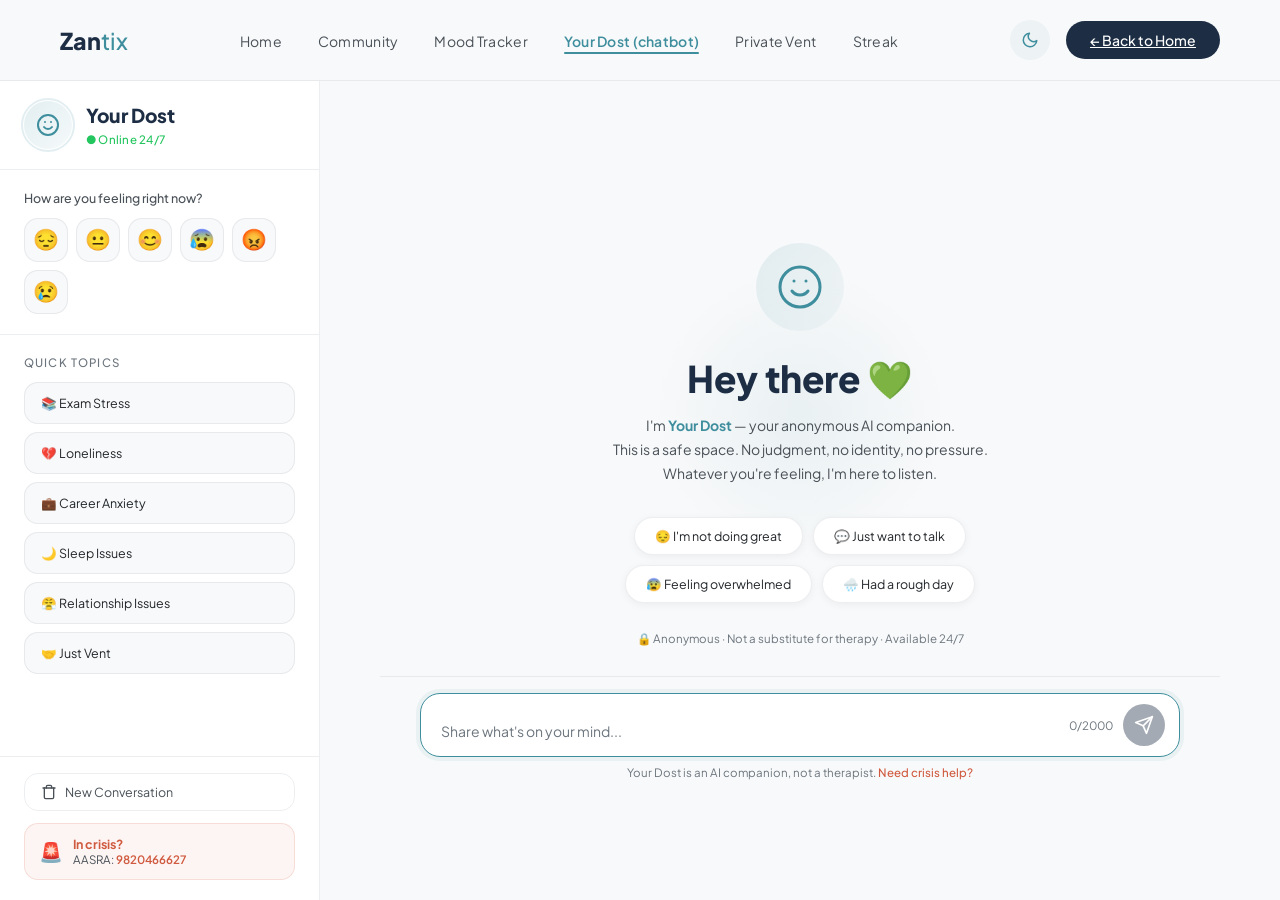
==== chatbot.html @ 0ff7cf0c "Initial commit" ====
<!DOCTYPE html>
<html lang="en">
<head>
  <meta charset="UTF-8">
  <meta name="viewport" content="width=device-width, initial-scale=1.0">

  <!-- SEO Meta Tags -->
  <title>Your Dost — AI Companion | Zantix</title>
  <meta name="description" content="Your Dost is Zantix's AI-powered mental wellness chatbot. Talk anonymously, get compassionate support, and feel heard — 24/7.">

  <!-- Fonts -->
  <link href="https://fonts.googleapis.com/css2?family=Plus+Jakarta+Sans:wght@400;500;600;700;800&display=swap" rel="stylesheet">

  <!-- CSS Stylesheets -->
  <link rel="stylesheet" href="style.css">
  <link rel="stylesheet" href="chatbot.css">
</head>
<body>

  <!-- NAV -->
  <nav>
    <a href="index.html" class="logo" style="text-decoration:none;">Zan<span>tix</span></a>
    <ul class="nav-links">
      <li><a href="index.html" class="nav-home-link">Home</a></li>
      <li><a href="community.html">Community</a></li>
      <li><a href="mood-tracker.html">Mood Tracker</a></li>
      <li><a href="chatbot.html" class="nav-active">Your Dost (chatbot)</a></li>
      <li><a href="private-vent.html">Private Vent</a></li>
      <li><a href="streak.html">Streak</a></li>
    </ul>
    <div class="flex align-center gap-md">
      <button id="theme-toggle" class="theme-toggle-btn" aria-label="Toggle dark mode">
        <!-- Sun icon -->
        <svg class="sun-icon" xmlns="http://www.w3.org/2000/svg" width="18" height="18" viewBox="0 0 24 24" fill="none" stroke="currentColor" stroke-width="2" stroke-linecap="round" stroke-linejoin="round">
          <circle cx="12" cy="12" r="5"></circle>
          <line x1="12" y1="1" x2="12" y2="3"></line>
          <line x1="12" y1="21" x2="12" y2="23"></line>
          <line x1="4.22" y1="4.22" x2="5.64" y2="5.64"></line>
          <line x1="18.36" y1="18.36" x2="19.78" y2="19.78"></line>
          <line x1="1" y1="12" x2="3" y2="12"></line>
          <line x1="21" y1="12" x2="23" y2="12"></line>
          <line x1="4.22" y1="19.78" x2="5.64" y2="18.36"></line>
          <line x1="18.36" y1="5.64" x2="19.78" y2="4.22"></line>
        </svg>
        <!-- Moon icon -->
        <svg class="moon-icon" xmlns="http://www.w3.org/2000/svg" width="18" height="18" viewBox="0 0 24 24" fill="none" stroke="currentColor" stroke-width="2" stroke-linecap="round" stroke-linejoin="round">
          <path d="M21 12.79A9 9 0 1 1 11.21 3 7 7 0 0 0 21 12.79z"></path>
        </svg>
      </button>
      <a href="index.html" class="nav-cta">← Back to Home</a>
    </div>
  </nav>

  <!-- CHATBOT MAIN -->
  <main class="chatbot-page">
    <!-- Sidebar -->
    <aside class="chatbot-sidebar" id="chatbot-sidebar">
      <div class="sidebar-header">
        <div class="sidebar-brand">
          <div class="dost-avatar">
            <svg xmlns="http://www.w3.org/2000/svg" width="24" height="24" viewBox="0 0 24 24" fill="none" stroke="currentColor" stroke-width="2" stroke-linecap="round" stroke-linejoin="round">
              <path d="M12 2C6.48 2 2 6.48 2 12s4.48 10 10 10 10-4.48 10-10S17.52 2 12 2z"></path>
              <path d="M8 14s1.5 2 4 2 4-2 4-2"></path>
              <line x1="9" y1="9" x2="9.01" y2="9"></line>
              <line x1="15" y1="9" x2="15.01" y2="9"></line>
            </svg>
          </div>
          <div>
            <h2>Your Dost</h2>
            <span class="status-online">● Online 24/7</span>
          </div>
        </div>
      </div>

      <div class="sidebar-mood-check">
        <p class="mood-prompt">How are you feeling right now?</p>
        <div class="mood-quick-row">
          <button class="mood-quick-btn" data-mood="😔 Low">😔</button>
          <button class="mood-quick-btn" data-mood="😐 Okay">😐</button>
          <button class="mood-quick-btn" data-mood="😊 Good">😊</button>
          <button class="mood-quick-btn" data-mood="😰 Anxious">😰</button>
          <button class="mood-quick-btn" data-mood="😡 Frustrated">😡</button>
          <button class="mood-quick-btn" data-mood="😢 Sad">😢</button>
        </div>
      </div>

      <div class="sidebar-topics">
        <p class="topics-label">Quick topics</p>
        <div class="topic-chips">
          <button class="topic-chip" data-topic="I'm feeling stressed about exams">📚 Exam Stress</button>
          <button class="topic-chip" data-topic="I feel lonely and disconnected">💔 Loneliness</button>
          <button class="topic-chip" data-topic="I'm anxious about my future career">💼 Career Anxiety</button>
          <button class="topic-chip" data-topic="I'm having trouble sleeping">🌙 Sleep Issues</button>
          <button class="topic-chip" data-topic="I had a fight with someone close">😤 Relationship Issues</button>
          <button class="topic-chip" data-topic="I just need someone to listen">🤝 Just Vent</button>
        </div>
      </div>

      <div class="sidebar-footer">
        <button id="clear-chat" class="sidebar-action-btn">
          <svg xmlns="http://www.w3.org/2000/svg" width="16" height="16" viewBox="0 0 24 24" fill="none" stroke="currentColor" stroke-width="2" stroke-linecap="round" stroke-linejoin="round"><polyline points="3 6 5 6 21 6"></polyline><path d="M19 6v14a2 2 0 0 1-2 2H7a2 2 0 0 1-2-2V6m3 0V4a2 2 0 0 1 2-2h4a2 2 0 0 1 2 2v2"></path></svg>
          New Conversation
        </button>

        <div class="crisis-banner">
          <div class="crisis-icon">🚨</div>
          <div>
            <strong>In crisis?</strong>
            <p>AASRA: <a href="tel:9820466627">9820466627</a></p>
          </div>
        </div>
      </div>
    </aside>

    <!-- Chat Area -->
    <section class="chatbot-main" id="chatbot-main">
      <!-- Chat Header (mobile) -->
      <div class="chat-header-bar">
        <button id="sidebar-toggle" class="sidebar-toggle-btn" aria-label="Toggle sidebar">
          <svg xmlns="http://www.w3.org/2000/svg" width="20" height="20" viewBox="0 0 24 24" fill="none" stroke="currentColor" stroke-width="2" stroke-linecap="round" stroke-linejoin="round"><line x1="3" y1="12" x2="21" y2="12"></line><line x1="3" y1="6" x2="21" y2="6"></line><line x1="3" y1="18" x2="21" y2="18"></line></svg>
        </button>
        <div class="chat-header-info">
          <div class="dost-avatar-sm">🤖</div>
          <div>
            <strong>Your Dost</strong>
            <span class="status-online-sm">● Online</span>
          </div>
        </div>
        <div class="chat-header-actions">
          <button id="clear-chat-mobile" class="header-action-btn" aria-label="New conversation">
            <svg xmlns="http://www.w3.org/2000/svg" width="18" height="18" viewBox="0 0 24 24" fill="none" stroke="currentColor" stroke-width="2" stroke-linecap="round" stroke-linejoin="round"><polyline points="3 6 5 6 21 6"></polyline><path d="M19 6v14a2 2 0 0 1-2 2H7a2 2 0 0 1-2-2V6m3 0V4a2 2 0 0 1 2-2h4a2 2 0 0 1 2 2v2"></path></svg>
          </button>
        </div>
      </div>

      <!-- Messages Container -->
      <div class="messages-container" id="messages-container">
        <!-- Welcome screen (shown initially) -->
        <div class="welcome-screen" id="welcome-screen">
          <div class="welcome-glow"></div>
          <div class="welcome-avatar">
            <svg xmlns="http://www.w3.org/2000/svg" width="48" height="48" viewBox="0 0 24 24" fill="none" stroke="currentColor" stroke-width="1.5" stroke-linecap="round" stroke-linejoin="round">
              <path d="M12 2C6.48 2 2 6.48 2 12s4.48 10 10 10 10-4.48 10-10S17.52 2 12 2z"></path>
              <path d="M8 14s1.5 2 4 2 4-2 4-2"></path>
              <line x1="9" y1="9" x2="9.01" y2="9"></line>
              <line x1="15" y1="9" x2="15.01" y2="9"></line>
            </svg>
          </div>
          <h2 class="welcome-title">Hey there 💚</h2>
          <p class="welcome-sub">I'm <strong>Your Dost</strong> — your anonymous AI companion.<br>This is a safe space. No judgment, no identity, no pressure.<br>Whatever you're feeling, I'm here to listen.</p>
          <div class="welcome-suggestions">
            <button class="welcome-chip" data-msg="I'm not doing great today...">😔 I'm not doing great</button>
            <button class="welcome-chip" data-msg="I just need someone to talk to">💬 Just want to talk</button>
            <button class="welcome-chip" data-msg="I'm feeling overwhelmed with everything">😰 Feeling overwhelmed</button>
            <button class="welcome-chip" data-msg="I had a rough day and need to vent">🌧️ Had a rough day</button>
          </div>
          <p class="welcome-disclaimer">🔒 Anonymous · Not a substitute for therapy · Available 24/7</p>
        </div>
      </div>

      <!-- Input Area -->
      <div class="chat-input-area" id="chat-input-area">
        <div class="input-wrapper">
          <textarea id="chat-input" placeholder="Share what's on your mind..." rows="1" maxlength="2000" aria-label="Type your message"></textarea>
          <div class="input-actions">
            <span class="char-count" id="char-count">0/2000</span>
            <button id="send-btn" class="chat-send-btn" disabled aria-label="Send message">
              <svg xmlns="http://www.w3.org/2000/svg" width="20" height="20" viewBox="0 0 24 24" fill="none" stroke="currentColor" stroke-width="2" stroke-linecap="round" stroke-linejoin="round">
                <line x1="22" y1="2" x2="11" y2="13"></line>
                <polygon points="22 2 15 22 11 13 2 9 22 2"></polygon>
              </svg>
            </button>
          </div>
        </div>
        <p class="input-footer-note">Your Dost is an AI companion, not a therapist. <a href="index.html#emergency">Need crisis help?</a></p>
      </div>
    </section>
  </main>

  <!-- Chatbot JavaScript -->
  <script src="chatbot.js"></script>
</body>
</html>
---- style.css ----
/* ==========================================================================
   ZANTIX DESIGN SYSTEM & STYLE SHEET
   ========================================================================== */

/* ─── 1. DESIGN TOKENS (CSS VARIABLES) ─── */
:root {
  /* Colors - Light Theme */
  --cream: #EDF2F4;
  --warm-white: #F8F9FA;
  --sage: #3E8E9E;
  --sage-light: #D0E1E5;
  --sage-dark: #1D2D44;
  --terracotta: #D05A3F;
  --blush: #D0E1E5;
  --charcoal: #212529;
  --mid: #495057;
  --soft: #6C757D;
  --night: #1D2D44;
  --heading-color: #1D2D44;
  --card-bg: #FFFFFF;
  --nav-bg: rgba(248, 249, 250, 0.9);
  --border-color: rgba(29, 45, 68, 0.08);
  --emergency-bg: linear-gradient(135deg, #FFF5F4 0%, #F8F9FA 100%);
  --button-bg: #1D2D44;
  --button-fg: #FFFFFF;
  --button-hover: #3E8E9E;
  --button-outline: rgba(29, 45, 68, 0.2);
  --button-outline-text: #212529;

  /* Spacing Scale */
  --space-2xs: 4px;
  --space-xs: 8px;
  --space-sm: 12px;
  --space-md: 16px;
  --space-lg: 24px;
  --space-xl: 32px;
  --space-2xl: 40px;
  --space-3xl: 60px;
  --space-4xl: 80px;
  --space-5xl: 120px;

  /* Font Sizes */
  --fs-xs: 0.72rem;
  --fs-sm: 0.78rem;
  --fs-base: 0.875rem;
  --fs-md: 0.95rem;
  --fs-lg: 1.05rem;
  --fs-xl: 1.2rem;
  --fs-2xl: 1.45rem;
  --fs-3xl: clamp(1.8rem, 3.2vw, 2.3rem);
  --fs-4xl: clamp(2.4rem, 4.6vw, 3.6rem);

  /* Border Radii */
  --radius-xs: 4px;
  --radius-sm: 8px;
  --radius-md: 14px;
  --radius-lg: 16px;
  --radius-xl: 20px;
  --radius-2xl: 24px;
  --radius-pill: 100px;
  --radius-round: 50%;

  /* Shadows */
  --shadow-sm: 0 2px 8px rgba(0, 0, 0, 0.05);
  --shadow-md: 0 8px 24px rgba(0, 0, 0, 0.08);
  --shadow-lg: 0 20px 60px rgba(0, 0, 0, 0.08), 0 2px 8px rgba(0, 0, 0, 0.05);
  --shadow-floating-pill: 0 8px 24px rgba(0, 0, 0, 0.1);
  --shadow-primary-hover: 0 8px 24px rgba(29, 45, 68, 0.18);
  --shadow-sos-hover: 0 8px 28px rgba(208, 90, 63, 0.25);

  /* Transitions */
  --transition-fast: 0.15s ease;
  --transition-normal: 0.2s ease;
  --transition-slow: 0.3s ease;
  --transition-reveal: opacity 0.5s ease, transform 0.5s ease;
}

/* Colors - Dark Theme Override */
[data-theme="dark"] {
  --cream: #1E293B;
  --warm-white: #0F172A;
  --sage: #4DB6AC;
  --sage-light: #334155;
  --sage-dark: #F8FAFC;
  --terracotta: #F87171;
  --blush: #334155;
  --charcoal: #E2E8F0;
  --mid: #94A3B8;
  --soft: #64748B;
  --night: #090E17;
  --heading-color: #F8FAFC;
  --card-bg: #1E293B;
  --nav-bg: rgba(15, 23, 42, 0.9);
  --border-color: rgba(248, 250, 252, 0.08);
  --emergency-bg: linear-gradient(135deg, #2D1E1E 0%, #0F172A 100%);
  --button-bg: #4DB6AC;
  --button-fg: #071316;
  --button-hover: #67D6CC;
  --button-outline: rgba(77, 182, 172, 0.45);
  --button-outline-text: #D0E1E5;
}

/* ─── 2. GLOBAL BASE STYLES ─── */
*, *::before, *::after {
  box-sizing: border-box;
  margin: 0;
  padding: 0;
}

html {
  scroll-behavior: smooth;
}

body {
  font-family: 'Plus Jakarta Sans', sans-serif;
  background: var(--warm-white);
  color: var(--charcoal);
  overflow-x: hidden;
  transition: background var(--transition-slow), color var(--transition-slow);
}

/* ─── 3. LAYOUT UTILITIES ─── */
.container {
  width: 100%;
  max-width: 1200px;
  margin: 0 auto;
}

/* Flexbox Utilities */
.flex { display: flex; }
.flex-col { display: flex; flex-direction: column; }
.flex-wrap { display: flex; flex-wrap: wrap; }
.align-center { align-items: center; }
.justify-between { justify-content: space-between; }
.justify-center { justify-content: center; }

/* Grid Utilities */
.grid { display: grid; }
.grid-2 { display: grid; grid-template-columns: 1fr 1fr; }
.grid-3 { display: grid; grid-template-columns: repeat(3, 1fr); }
.grid-4 { display: grid; grid-template-columns: repeat(4, 1fr); }

/* Gaps */
.gap-xs { gap: var(--space-xs); }
.gap-sm { gap: var(--space-sm); }
.gap-md { gap: var(--space-md); }
.gap-lg { gap: var(--space-lg); }
.gap-xl { gap: var(--space-xl); }
.gap-2xl { gap: var(--space-2xl); }

/* Spacing Helpers (Margins) */
.mt-xs { margin-top: var(--space-xs); }
.mt-sm { margin-top: var(--space-sm); }
.mt-md { margin-top: var(--space-md); }
.mt-lg { margin-top: var(--space-lg); }
.mt-xl { margin-top: var(--space-xl); }
.mt-2xl { margin-top: var(--space-2xl); }

.mb-xs { margin-bottom: var(--space-xs); }
.mb-sm { margin-bottom: var(--space-sm); }
.mb-md { margin-bottom: var(--space-md); }
.mb-lg { margin-bottom: var(--space-lg); }
.mb-xl { margin-bottom: var(--space-xl); }
.mb-2xl { margin-bottom: var(--space-2xl); }

/* Typography Helpers */
.text-xs { font-size: var(--fs-xs); }
.text-sm { font-size: var(--fs-sm); }
.text-base { font-size: var(--fs-base); }
.text-md { font-size: var(--fs-md); }
.text-lg { font-size: var(--fs-lg); }
.text-xl { font-size: var(--fs-xl); }
.text-soft { color: var(--soft); }
.text-mid { color: var(--mid); }
.text-terracotta { color: var(--terracotta); }

/* ─── 4. REUSABLE COMPONENT STYLES ─── */

/* Navbar */
nav {
  position: fixed;
  top: 0;
  left: 0;
  right: 0;
  z-index: 100;
  display: flex;
  align-items: center;
  justify-content: space-between;
  padding: 20px var(--space-3xl);
  background: var(--nav-bg);
  backdrop-filter: blur(12px);
  border-bottom: 1px solid var(--border-color);
  transition: background var(--transition-slow), border-color var(--transition-slow);
}

.logo {
  font-family: 'Plus Jakarta Sans', sans-serif;
  font-size: var(--fs-2xl);
  font-style: normal;
  font-weight: 800;
  color: var(--sage-dark);
  letter-spacing: 0;
  text-decoration: none;
}

.logo span {
  color: var(--sage);
  font-weight: 500;
}

.nav-links {
  display: flex;
  gap: 36px;
  list-style: none;
}

.nav-links a {
  text-decoration: none;
  color: var(--mid);
  font-size: var(--fs-base);
  font-weight: 400;
  letter-spacing: 0.02em;
  transition: color var(--transition-normal);
}

.nav-links a:hover {
  color: var(--sage-dark);
}

/* Buttons */
.btn {
  font-family: 'Plus Jakarta Sans', sans-serif;
  font-size: var(--fs-md);
  cursor: pointer;
  border-radius: var(--radius-pill);
  display: inline-flex;
  align-items: center;
  justify-content: center;
  text-decoration: none;
  transition: background var(--transition-normal), transform var(--transition-fast), border-color var(--transition-normal), color var(--transition-normal), box-shadow var(--transition-normal);
}

.btn-primary {
  background: var(--button-bg);
  color: var(--button-fg);
  border: none;
  padding: 14px var(--space-xl);
  font-weight: 700;
  gap: 8px;
}

.btn-primary:hover {
  background: var(--button-hover);
  transform: translateY(-2px);
  box-shadow: var(--shadow-primary-hover);
}

.btn-secondary {
  background: transparent;
  color: var(--button-outline-text);
  border: 1.5px solid var(--button-outline);
  padding: 14px var(--space-lg);
}

.btn-secondary:hover {
  border-color: var(--button-hover);
  color: var(--button-hover);
}

.nav-cta {
  background: var(--button-bg);
  color: var(--button-fg);
  border: none;
  padding: 10px var(--space-lg);
  font-size: var(--fs-base);
  font-weight: 500;
  cursor: pointer;
  border-radius: var(--radius-pill);
  transition: background var(--transition-normal), transform var(--transition-fast);
}

.nav-cta:hover {
  background: var(--button-hover);
  transform: scale(1.03);
}

/* Theme Toggle Button */
.theme-toggle-btn {
  background: var(--cream);
  border: none;
  color: var(--sage);
  width: 40px;
  height: 40px;
  border-radius: var(--radius-round);
  cursor: pointer;
  display: flex;
  align-items: center;
  justify-content: center;
  transition: background var(--transition-normal), transform var(--transition-fast), color var(--transition-normal);
}

.theme-toggle-btn:hover {
  background: var(--sage-light);
  transform: scale(1.05);
}

.theme-toggle-btn svg {
  transition: transform var(--transition-slow) ease;
}

.theme-toggle-btn:active {
  transform: scale(0.95);
}

[data-theme="dark"] .sun-icon { display: block !important; }
[data-theme="dark"] .moon-icon { display: none !important; }
.sun-icon { display: none; }
.moon-icon { display: block; }

/* Cards */
.card {
  background: var(--card-bg);
  border-radius: var(--radius-2xl);
  padding: 36px;
  box-shadow: var(--shadow-lg);
  position: relative;
  transition: background var(--transition-slow), box-shadow var(--transition-slow);
}

/* Section Header Styles */
section {
  padding: 100px var(--space-3xl);
}

.section-label {
  font-size: var(--fs-xs);
  letter-spacing: 0.12em;
  text-transform: uppercase;
  color: var(--sage-dark);
  font-weight: 500;
  margin-bottom: var(--space-md);
}

.section-title {
  font-family: 'Plus Jakarta Sans', sans-serif;
  font-size: var(--fs-3xl);
  font-weight: 800;
  line-height: 1.25;
  color: var(--heading-color);
  margin-bottom: var(--space-lg);
  transition: color var(--transition-slow) ease;
}

.section-sub {
  font-size: var(--fs-base);
  color: var(--mid);
  line-height: 1.7;
  max-width: 520px;
}

/* ─── 5. HERO SECTION SPECIFIC STYLES ─── */
.hero {
  min-height: 100vh;
  display: grid;
  grid-template-columns: 1fr 1fr;
  align-items: center;
  padding: 120px var(--space-3xl) var(--space-4xl);
  position: relative;
  overflow: hidden;
  gap: var(--space-3xl);
}

.hero::before {
  content: '';
  position: absolute;
  top: -120px;
  right: -80px;
  width: 600px;
  height: 600px;
  background: radial-gradient(circle, rgba(62,142,158,0.12) 0%, transparent 70%);
  border-radius: var(--radius-round);
  pointer-events: none;
}

.hero::after {
  content: '';
  position: absolute;
  bottom: -100px;
  left: 100px;
  width: 400px;
  height: 400px;
  background: radial-gradient(circle, rgba(208,225,229,0.4) 0%, transparent 70%);
  border-radius: var(--radius-round);
  pointer-events: none;
}

.hero-text {
  position: relative;
  z-index: 1;
}

.hero-eyebrow {
  display: inline-flex;
  align-items: center;
  gap: 8px;
  background: rgba(62,142,158,0.08);
  border: 1px solid rgba(62,142,158,0.2);
  color: var(--sage-dark);
  font-size: var(--fs-sm);
  font-weight: 500;
  letter-spacing: 0.08em;
  text-transform: uppercase;
  padding: 6px 16px;
  border-radius: var(--radius-pill);
  margin-bottom: var(--space-lg);
  animation: fadeUp 0.6s ease both;
}

.hero-eyebrow::before {
  content: '🌿';
}

h1 {
  font-family: 'Plus Jakarta Sans', sans-serif;
  font-size: var(--fs-4xl);
  font-weight: 800;
  line-height: 1.08;
  letter-spacing: 0;
  color: var(--heading-color);
  margin-bottom: var(--space-lg);
  animation: fadeUp 0.7s 0.1s ease both;
  transition: color var(--transition-slow) ease;
}

h1 em {
  font-family: 'Plus Jakarta Sans', sans-serif;
  font-style: normal;
  color: var(--sage);
  font-weight: 800;
  position: relative;
  display: inline-block;
}

h1 em::after {
  content: '';
  position: absolute;
  left: 0;
  right: 0;
  bottom: 2px;
  height: 3px;
  background: var(--blush);
  border-radius: 2px;
}

.hero-sub {
  font-size: var(--fs-md);
  color: var(--mid);
  line-height: 1.7;
  max-width: 480px;
  margin-bottom: var(--space-2xl);
  animation: fadeUp 0.7s 0.2s ease both;
}

.hero-actions {
  display: flex;
  gap: 16px;
  flex-wrap: wrap;
  animation: fadeUp 0.7s 0.3s ease both;
}

.hero-note {
  margin-top: 20px;
  font-size: var(--fs-sm);
  color: var(--soft);
  animation: fadeUp 0.7s 0.4s ease both;
}

.hero-note strong {
  color: var(--terracotta);
}

.hero-visual {
  position: relative;
  z-index: 1;
  animation: fadeIn 1s 0.3s ease both;
}

/* Mood Card & Interactive elements */
.mood-card {
  /* Extends base .card styling */
  background: var(--card-bg);
  border-radius: var(--radius-2xl);
  padding: 36px;
  box-shadow: var(--shadow-lg);
  position: relative;
  transition: background var(--transition-slow), box-shadow var(--transition-slow);
}

.mood-card-header {
  display: flex;
  align-items: center;
  justify-content: space-between;
  margin-bottom: var(--space-lg);
}

.mood-card-title {
  font-family: 'Plus Jakarta Sans', sans-serif;
  font-size: var(--fs-md);
  font-weight: 800;
  color: var(--charcoal);
}

.ai-badge {
  background: rgba(62,142,158,0.08);
  color: var(--sage-dark);
  font-size: var(--fs-xs);
  font-weight: 500;
  letter-spacing: 0.05em;
  padding: 4px 12px;
  border-radius: var(--radius-pill);
  border: 1px solid rgba(62,142,158,0.18);
}

.mood-row {
  display: flex;
  gap: 10px;
  margin-bottom: var(--space-lg);
  flex-wrap: wrap;
}

.mood-btn {
  background: var(--cream);
  border: 1.5px solid transparent;
  color: var(--charcoal);
  border-radius: var(--radius-pill);
  padding: 10px 18px;
  font-size: 0.85rem;
  cursor: pointer;
  transition: all var(--transition-normal);
  display: flex;
  align-items: center;
  gap: 6px;
}

.mood-btn:hover, .mood-btn.active {
  background: rgba(62,142,158,0.08);
  border-color: var(--sage);
  color: var(--sage-dark);
}

/* Chat Component inside Hero */
.chat-preview {
  display: flex;
  flex-direction: column;
  gap: 12px;
  margin-bottom: var(--space-lg);
}

.chat-bubble {
  padding: 12px 16px;
  border-radius: var(--radius-lg);
  font-size: var(--fs-base);
  line-height: 1.5;
  max-width: 85%;
}

.chat-bubble.ai {
  background: rgba(62,142,158,0.08);
  color: var(--charcoal);
  border-bottom-left-radius: var(--radius-xs);
  align-self: flex-start;
}

.chat-bubble.user {
  background: var(--night);
  color: #fff;
  border-bottom-right-radius: var(--radius-xs);
  align-self: flex-end;
}

.chat-input-row {
  display: flex;
  gap: 10px;
  align-items: center;
  background: var(--cream);
  border-radius: var(--radius-pill);
  padding: 8px 8px 8px 20px;
}

.chat-input-row span {
  flex: 1;
  font-size: 0.85rem;
  color: var(--soft);
}

.send-btn {
  background: var(--button-bg);
  color: var(--button-fg);
  border: none;
  border-radius: var(--radius-pill);
  padding: 8px 18px;
  font-size: 0.82rem;
  cursor: pointer;
  transition: background var(--transition-normal);
}

.send-btn:hover {
  background: var(--button-hover);
}

/* Floating Pills */
.floating-pill {
  position: absolute;
  background: var(--card-bg);
  border-radius: var(--radius-pill);
  padding: 10px 18px;
  font-size: 0.82rem;
  box-shadow: var(--shadow-floating-pill);
  display: flex;
  align-items: center;
  gap: 8px;
  animation: float 3s ease-in-out infinite;
  transition: background var(--transition-slow), box-shadow var(--transition-slow);
}

.pill-1 {
  top: -18px;
  right: 20px;
  animation-delay: 0s;
  color: var(--terracotta);
}

.pill-2 {
  bottom: -18px;
  left: 10px;
  animation-delay: 1.5s;
  color: var(--sage-dark);
}

/* ─── 6. FEATURES SECTION STYLES ─── */
.features {
  background: var(--cream);
}

.features-inner {
  max-width: 1200px;
  margin: 0 auto;
}

.features-top {
  display: flex;
  justify-content: space-between;
  align-items: flex-end;
  margin-bottom: var(--space-3xl);
  gap: 40px;
}

.features-grid {
  display: grid;
  grid-template-columns: repeat(3, 1fr);
  gap: 20px;
}

.feature-card {
  background: var(--card-bg);
  border-radius: var(--radius-xl);
  padding: 32px;
  border: 1px solid var(--border-color);
  transition: background var(--transition-slow), border-color var(--transition-slow), transform var(--transition-normal) ease, box-shadow var(--transition-normal) ease;
  position: relative;
  overflow: hidden;
}

.feature-card::before {
  content: '';
  position: absolute;
  top: 0;
  left: 0;
  right: 0;
  height: 3px;
  background: var(--sage-light);
  opacity: 0;
  transition: opacity var(--transition-normal);
}

.feature-card:hover {
  transform: translateY(-4px);
  box-shadow: var(--shadow-md);
}

.feature-card:hover::before {
  opacity: 1;
}

.feature-card.accent::before {
  opacity: 1;
  background: var(--sage);
}

.feat-icon {
  width: 48px;
  height: 48px;
  border-radius: var(--radius-md);
  display: flex;
  align-items: center;
  justify-content: center;
  font-size: 1.4rem;
  margin-bottom: var(--space-lg);
}

.feat-icon.green { background: rgba(62,142,158,0.12); }
.feat-icon.orange { background: rgba(208,90,63,0.1); }
.feat-icon.blue { background: rgba(29,45,68,0.08); }
.feat-icon.pink { background: rgba(208,225,229,0.5); }
.feat-icon.purple { background: rgba(62,142,158,0.08); }
.feat-icon.yellow { background: rgba(29,45,68,0.06); }

.feature-card h3 {
  font-family: 'Plus Jakarta Sans', sans-serif;
  font-size: var(--fs-lg);
  font-weight: 800;
  color: var(--heading-color);
  margin-bottom: var(--space-xs);
  transition: color var(--transition-slow) ease;
}

.feature-card p {
  font-size: var(--fs-base);
  color: var(--mid);
  line-height: 1.65;
}

.feat-tags {
  display: flex;
  gap: 6px;
  flex-wrap: wrap;
  margin-top: var(--space-md);
}

.feat-tag {
  font-size: var(--fs-xs);
  padding: 3px 10px;
  border-radius: var(--radius-pill);
  background: var(--cream);
  color: var(--mid);
  border: 1px solid var(--border-color);
}

/* ─── 7. HOW IT WORKS SECTION STYLES ─── */
.how {
  background: var(--warm-white);
}

.how-inner {
  max-width: 1100px;
  margin: 0 auto;
}

.how-top {
  text-align: center;
  margin-bottom: 70px;
}

.how-top .section-sub {
  margin: 0 auto;
}

.steps-grid {
  display: grid;
  grid-template-columns: repeat(4, 1fr);
  gap: 0;
  position: relative;
}

.steps-grid::before {
  content: '';
  position: absolute;
  top: 36px;
  left: 12%;
  right: 12%;
  height: 1px;
  background: linear-gradient(to right, transparent, var(--sage), var(--sage-light), transparent);
}

.step {
  text-align: center;
  padding: 0 20px;
  position: relative;
}

.step-num {
  width: 72px;
  height: 72px;
  border-radius: var(--radius-round);
  display: flex;
  align-items: center;
  justify-content: center;
  margin: 0 auto 24px;
  font-size: 1.2rem;
  font-weight: 700;
  font-family: 'Plus Jakarta Sans', sans-serif;
  position: relative;
  z-index: 1;
}

.step-num.s1 { background: rgba(62,142,158,0.08); color: var(--sage-dark); border: 1.5px solid rgba(62,142,158,0.2); }
.step-num.s2 { background: rgba(208,90,63,0.08); color: var(--terracotta); border: 1.5px solid rgba(208,90,63,0.2); }
.step-num.s3 { background: rgba(29,45,68,0.06); color: var(--night); border: 1.5px solid rgba(29,45,68,0.15); }
.step-num.s4 { background: rgba(208,225,229,0.4); color: var(--sage-dark); border: 1.5px solid rgba(62,142,158,0.16); }

.step h4 {
  font-family: 'Plus Jakarta Sans', sans-serif;
  font-size: 1rem;
  font-weight: 800;
  color: var(--heading-color);
  margin-bottom: var(--space-xs);
  transition: color var(--transition-slow) ease;
}

.step p {
  font-size: 0.85rem;
  color: var(--mid);
  line-height: 1.65;
}

/* ─── 8. COMMUNITY SECTION STYLES ─── */
.community-section {
  background: var(--night);
  color: #fff;
  padding: 100px var(--space-3xl);
}

.community-inner {
  max-width: 1100px;
  margin: 0 auto;
  display: grid;
  grid-template-columns: 1fr 1fr;
  gap: 80px;
  align-items: center;
}

.community-section .section-label {
  color: var(--sage-light);
}

.community-section .section-title {
  color: #fff;
}

.community-section .section-sub {
  color: rgba(255, 255, 255, 0.6);
}

.posts-preview {
  display: flex;
  flex-direction: column;
  gap: 14px;
}

.post-card {
  background: rgba(255,255,255,0.06);
  border: 1px solid rgba(255,255,255,0.1);
  border-radius: var(--radius-lg);
  padding: 20px;
  transition: background var(--transition-normal);
}

.post-card:hover {
  background: rgba(255,255,255,0.1);
}

.post-top {
  display: flex;
  align-items: center;
  gap: 10px;
  margin-bottom: 10px;
}

.avatar {
  width: 32px;
  height: 32px;
  border-radius: var(--radius-round);
  display: flex;
  align-items: center;
  justify-content: center;
  font-size: 0.75rem;
  font-weight: 500;
}

.av1 { background: rgba(62,142,158,0.25); color: var(--sage-dark); }
.av2 { background: rgba(208,225,229,0.5); color: var(--sage-dark); }
.av3 { background: rgba(29,45,68,0.25); color: var(--sage-light); }

.anon-label {
  font-size: var(--fs-sm);
  color: rgba(255,255,255,0.5);
}

.post-text {
  font-size: var(--fs-base);
  color: rgba(255,255,255,0.8);
  line-height: 1.6;
  margin-bottom: 14px;
}

.post-reactions {
  display: flex;
  gap: 12px;
}

.react-btn {
  display: flex;
  align-items: center;
  gap: 5px;
  background: rgba(255,255,255,0.08);
  border: 1px solid rgba(255,255,255,0.1);
  border-radius: var(--radius-pill);
  padding: 4px 12px;
  font-size: var(--fs-sm);
  color: rgba(255,255,255,0.6);
  cursor: pointer;
  transition: all var(--transition-fast);
}

.react-btn:hover {
  background: rgba(62,142,158,0.18);
  border-color: var(--sage);
  color: var(--sage-light);
}

/* Reacted Button State */
.react-btn.reacted {
  background: rgba(62, 142, 158, 0.25);
  border-color: var(--sage);
  color: var(--sage-light);
}

/* ─── 9. PRIVATE VENT SECTION STYLES ─── */
.vent-section {
  background: var(--warm-white);
}

.vent-inner {
  max-width: 1100px;
  margin: 0 auto;
  display: grid;
  grid-template-columns: 0.9fr 1.1fr;
  gap: 64px;
  align-items: center;
}

.vent-prompts {
  display: flex;
  flex-direction: column;
  gap: 10px;
  margin-top: var(--space-xl);
}

.prompt-chip {
  width: fit-content;
  max-width: 100%;
  background: var(--cream);
  border: 1px solid var(--border-color);
  color: var(--mid);
  border-radius: var(--radius-pill);
  padding: 10px 16px;
  font-family: 'Plus Jakarta Sans', sans-serif;
  font-size: var(--fs-sm);
  cursor: pointer;
  transition: border-color var(--transition-normal), color var(--transition-normal), transform var(--transition-fast), background var(--transition-normal);
}

.prompt-chip:hover {
  background: rgba(62,142,158,0.08);
  border-color: var(--sage);
  color: var(--sage-dark);
  transform: translateX(3px);
}

.vent-grounding-card {
  margin-top: var(--space-xl);
  background: var(--card-bg);
  border: 1px solid var(--border-color);
  border-radius: var(--radius-xl);
  padding: 24px;
  box-shadow: var(--shadow-sm);
  transition: all var(--transition-slow);
}

.vent-grounding-card h4 {
  font-size: var(--fs-md);
  font-weight: 800;
  color: var(--heading-color);
  margin-bottom: 6px;
}

.vent-grounding-card p {
  font-size: var(--fs-sm);
  color: var(--mid);
  line-height: 1.5;
  margin-bottom: var(--space-md);
}

.vent-grounding-card #vent-breathe-btn {
  width: 100%;
}

.vent-grounding-card .breathing-bubble-container {
  background: transparent;
  padding: 0;
  margin: var(--space-md) 0 0 0;
  animation: fadeIn 0.4s ease both;
}

.vent-grounding-card .breathing-circle-wrapper {
  width: 120px;
  height: 120px;
  margin: 0 auto;
}

.vent-grounding-card .breathing-circle {
  width: 80px;
  height: 80px;
}

.vent-grounding-card .breathing-text {
  font-size: 0.85rem;
}

.vent-panel {
  background: var(--card-bg);
  border: 1px solid var(--border-color);
  border-radius: var(--radius-xl);
  box-shadow: var(--shadow-lg);
  padding: 30px;
  transition: background var(--transition-slow), border-color var(--transition-slow), box-shadow var(--transition-slow);
}

.vent-panel-top {
  display: flex;
  align-items: flex-start;
  justify-content: space-between;
  gap: var(--space-lg);
  margin-bottom: var(--space-lg);
}

.vent-panel-top h3 {
  color: var(--heading-color);
  font-size: var(--fs-xl);
  font-weight: 800;
  margin-bottom: 4px;
}

.vent-panel-top p {
  color: var(--soft);
  font-size: var(--fs-sm);
}

.privacy-badge {
  background: rgba(62,142,158,0.08);
  border: 1px solid rgba(62,142,158,0.18);
  border-radius: var(--radius-pill);
  color: var(--sage-dark);
  font-size: var(--fs-xs);
  font-weight: 700;
  padding: 6px 12px;
}

.privacy-badge::before {
  content: '🔒 ';
}

.vent-label {
  display: block;
  color: var(--heading-color);
  font-size: var(--fs-sm);
  font-weight: 700;
  margin-bottom: var(--space-xs);
}

.voice-vent-bar {
  display: flex;
  align-items: center;
  gap: var(--space-sm);
  margin-bottom: var(--space-sm);
}

.voice-vent-btn {
  display: inline-flex;
  align-items: center;
  gap: 8px;
  background: var(--button-bg);
  border: none;
  border-radius: var(--radius-pill);
  color: var(--button-fg);
  cursor: pointer;
  flex-shrink: 0;
  font-family: 'Plus Jakarta Sans', sans-serif;
  font-size: var(--fs-sm);
  font-weight: 700;
  padding: 10px 16px;
  transition: background var(--transition-normal), transform var(--transition-fast), box-shadow var(--transition-normal);
}

.voice-vent-btn:hover {
  background: var(--button-hover);
  transform: translateY(-1px);
}

.voice-vent-btn:disabled {
  cursor: not-allowed;
  opacity: 0.55;
  transform: none;
}

.voice-vent-btn.listening {
  background: var(--terracotta);
  box-shadow: var(--shadow-sos-hover);
}

.voice-dot {
  width: 9px;
  height: 9px;
  background: currentColor;
  border-radius: var(--radius-round);
  opacity: 0.8;
}

.voice-vent-btn.listening .voice-dot {
  animation: pulse-dot 1s ease-in-out infinite;
}

.voice-vent-status {
  color: var(--soft);
  font-size: var(--fs-sm);
  line-height: 1.5;
}

.voice-playback-wrap {
  align-items: center;
  background: var(--cream);
  border: 1px solid var(--border-color);
  border-radius: var(--radius-lg);
  display: flex;
  gap: var(--space-sm);
  margin-bottom: var(--space-sm);
  padding: 10px;
}

.voice-playback-wrap[hidden] {
  display: none;
}

.voice-playback-wrap:not([hidden]) {
  display: flex;
}

.voice-vent-audio {
  flex: 1;
  min-width: 180px;
}

.voice-delete-btn {
  background: transparent;
  border: 1px solid var(--button-outline);
  border-radius: var(--radius-pill);
  color: var(--button-outline-text);
  cursor: pointer;
  flex-shrink: 0;
  font-family: 'Plus Jakarta Sans', sans-serif;
  font-size: var(--fs-xs);
  font-weight: 700;
  padding: 9px 12px;
  transition: border-color var(--transition-normal), color var(--transition-normal), background var(--transition-normal);
}

.voice-delete-btn:hover {
  background: rgba(208,90,63,0.08);
  border-color: var(--terracotta);
  color: var(--terracotta);
}

.vent-input {
  width: 100%;
  min-height: 240px;
  resize: vertical;
  background: var(--cream);
  border: 1.5px solid transparent;
  border-radius: var(--radius-lg);
  color: var(--charcoal);
  font-family: 'Plus Jakarta Sans', sans-serif;
  font-size: var(--fs-md);
  line-height: 1.7;
  padding: 18px;
  outline: none;
  transition: background var(--transition-slow), border-color var(--transition-normal), box-shadow var(--transition-normal), color var(--transition-slow);
}

.vent-input:focus {
  border-color: var(--sage);
  box-shadow: 0 0 0 4px rgba(62,142,158,0.12);
}

.vent-input::placeholder {
  color: var(--soft);
}

.vent-tools {
  display: flex;
  align-items: center;
  justify-content: space-between;
  gap: var(--space-md);
  margin-top: var(--space-md);
}

.vent-mood-group {
  display: flex;
  flex-wrap: wrap;
  gap: 8px;
}

.vent-mood {
  background: transparent;
  border: 1px solid var(--button-outline);
  border-radius: var(--radius-pill);
  color: var(--button-outline-text);
  cursor: pointer;
  font-family: 'Plus Jakarta Sans', sans-serif;
  font-size: var(--fs-xs);
  font-weight: 700;
  padding: 7px 12px;
  transition: background var(--transition-normal), border-color var(--transition-normal), color var(--transition-normal);
}

.vent-mood:hover,
.vent-mood.active {
  background: rgba(62,142,158,0.1);
  border-color: var(--sage);
  color: var(--sage-dark);
}

.vent-count {
  color: var(--soft);
  flex-shrink: 0;
  font-size: var(--fs-sm);
}

.vent-actions {
  display: flex;
  gap: var(--space-sm);
  margin-top: var(--space-lg);
}

.vent-status {
  color: var(--soft);
  font-size: var(--fs-sm);
  margin-top: var(--space-md);
}

/* Zen Mode & Word Goal styling */
.zen-toggle-btn {
  background: rgba(62,142,158,0.08);
  border: 1px solid rgba(62,142,158,0.2);
  color: var(--sage-dark);
  padding: 6px 14px;
  font-family: inherit;
  font-size: var(--fs-xs);
  font-weight: 700;
  border-radius: var(--radius-pill);
  cursor: pointer;
  transition: all var(--transition-normal);
}

.zen-toggle-btn:hover {
  background: var(--sage-light);
  transform: translateY(-1px);
}

.word-goal-wrapper {
  margin-top: var(--space-md);
  background: var(--cream);
  border-radius: var(--radius-md);
  padding: 12px 16px;
  border: 1px solid var(--border-color);
}

.word-goal-header {
  display: flex;
  justify-content: space-between;
  align-items: center;
  margin-bottom: 6px;
}

.goal-label {
  font-size: var(--fs-xs);
  font-weight: 700;
  color: var(--mid);
}

.goal-percent {
  font-size: var(--fs-xs);
  font-weight: 800;
  color: var(--sage-dark);
}

.goal-progress-bar-bg {
  width: 100%;
  height: 6px;
  background: var(--card-bg);
  border-radius: var(--radius-pill);
  overflow: hidden;
}

.goal-progress-bar-fill {
  height: 100%;
  background: var(--sage);
  border-radius: var(--radius-pill);
  transition: width 0.3s ease;
}

/* Zen Mode distraction-free overrides */
body.zen-mode nav,
body.zen-mode footer,
body.zen-mode .footer-bottom,
body.zen-mode .vent-copy,
body.zen-mode .voice-vent-bar,
body.zen-mode #voice-playback-wrap,
body.zen-mode .vent-actions,
body.zen-mode .vent-status,
body.zen-mode .vent-tools,
body.zen-mode .word-goal-wrapper {
  display: none !important;
}

body.zen-mode main {
  padding-top: 40px !important;
}

body.zen-mode .vent-inner {
  grid-template-columns: 1fr;
  max-width: 740px;
  margin: 0 auto;
}

body.zen-mode .vent-panel {
  border: none !important;
  box-shadow: none !important;
  background: transparent !important;
  padding: 0 !important;
}

body.zen-mode .vent-panel-top h3,
body.zen-mode .vent-panel-top p {
  opacity: 0.15;
}

body.zen-mode .vent-label {
  display: none;
}

body.zen-mode .vent-input {
  font-size: 1.25rem;
  background: transparent;
  border: none;
  box-shadow: none !important;
  min-height: 450px;
  padding: 0;
  color: var(--charcoal);
  line-height: 1.8;
}


/* ─── COMMUNITY PAGE STYLES ─── */
.community-page {
  background: var(--cream);
  min-height: 100vh;
  padding-top: 92px;
}

.community-shell {
  display: grid;
  grid-template-columns: 300px minmax(0, 1fr);
  gap: var(--space-xl);
  max-width: 1180px;
  margin: 0 auto;
  padding: var(--space-2xl) var(--space-3xl) var(--space-4xl);
}

.community-sidebar {
  position: sticky;
  top: 110px;
  align-self: start;
}

.community-heading {
  color: var(--heading-color);
  font-size: var(--fs-3xl);
  line-height: 1.15;
  margin-bottom: var(--space-md);
}

.community-intro {
  color: var(--mid);
  font-size: var(--fs-base);
  line-height: 1.7;
  margin-bottom: var(--space-xl);
}

.topic-list,
.feed-sort {
  display: flex;
  flex-wrap: wrap;
  gap: 8px;
}

.search-box-wrap {
  margin-bottom: var(--space-lg);
  width: 100%;
}

.community-search-input {
  width: 100%;
  background: var(--card-bg);
  border: 1px solid var(--border-color);
  border-radius: var(--radius-pill);
  color: var(--charcoal);
  font-family: inherit;
  font-size: var(--fs-sm);
  padding: 10px 18px;
  outline: none;
  transition: all var(--transition-normal);
  box-shadow: var(--shadow-sm);
}

.community-search-input:focus {
  border-color: var(--sage);
  box-shadow: 0 0 0 4px rgba(62,142,158,0.12), var(--shadow-md);
  background: var(--card-bg);
}

.topic-pill,
.sort-chip {
  background: var(--card-bg);
  border: 1px solid var(--border-color);
  border-radius: var(--radius-pill);
  color: var(--mid);
  cursor: pointer;
  font-family: 'Plus Jakarta Sans', sans-serif;
  font-size: var(--fs-sm);
  font-weight: 700;
  padding: 9px 14px;
  transition: background var(--transition-normal), border-color var(--transition-normal), color var(--transition-normal);
}

.topic-pill:hover,
.topic-pill.active,
.sort-chip:hover,
.sort-chip.active {
  background: rgba(62,142,158,0.1);
  border-color: var(--sage);
  color: var(--sage-dark);
}

.community-feed {
  display: flex;
  flex-direction: column;
  gap: var(--space-md);
  min-width: 0;
}

.community-composer,
.discussion-card {
  background: var(--card-bg);
  border: 1px solid var(--border-color);
  border-radius: var(--radius-lg);
  box-shadow: var(--shadow-sm);
  transition: background var(--transition-slow), border-color var(--transition-slow), box-shadow var(--transition-normal);
}

.community-composer {
  padding: var(--space-lg);
}

.composer-top {
  display: flex;
  align-items: center;
  gap: var(--space-sm);
  margin-bottom: var(--space-md);
}

.community-select,
.community-title-input,
.community-body-input {
  background: var(--cream);
  border: 1px solid transparent;
  border-radius: var(--radius-sm);
  color: var(--charcoal);
  font-family: 'Plus Jakarta Sans', sans-serif;
  outline: none;
  transition: border-color var(--transition-normal), box-shadow var(--transition-normal), background var(--transition-slow);
}

.community-select {
  padding: 10px 12px;
}

.community-title-input,
.community-body-input {
  display: block;
  width: 100%;
  font-size: var(--fs-base);
  margin-bottom: var(--space-sm);
  padding: 13px 14px;
}

.community-title-input {
  font-weight: 800;
}

.community-body-input {
  line-height: 1.65;
  resize: vertical;
}

.community-select:focus,
.community-title-input:focus,
.community-body-input:focus {
  border-color: var(--sage);
  box-shadow: 0 0 0 4px rgba(62,142,158,0.12);
}

.composer-actions {
  display: flex;
  align-items: center;
  justify-content: space-between;
  gap: var(--space-md);
}

.composer-status {
  color: var(--soft);
  font-size: var(--fs-sm);
}

.feed-sort {
  padding: var(--space-xs) 0;
}

.discussion-list {
  display: flex;
  flex-direction: column;
  gap: var(--space-md);
}

.discussion-card {
  display: grid;
  grid-template-columns: 56px minmax(0, 1fr);
  overflow: hidden;
}

.discussion-card:hover {
  box-shadow: var(--shadow-md);
}

.vote-rail {
  align-items: center;
  background: var(--cream);
  border-right: 1px solid var(--border-color);
  display: flex;
  flex-direction: column;
  gap: 6px;
  padding: var(--space-md) 0;
}

.vote-btn {
  background: transparent;
  border: none;
  color: var(--soft);
  cursor: pointer;
  font-size: var(--fs-base);
  line-height: 1;
  transition: color var(--transition-fast), transform var(--transition-fast);
}

.vote-btn:hover,
.vote-btn.active {
  color: var(--sage);
  transform: translateY(-1px);
}

.vote-count {
  color: var(--heading-color);
  font-size: var(--fs-sm);
  font-weight: 800;
}

.discussion-content {
  padding: var(--space-lg);
}

.discussion-meta {
  color: var(--soft);
  font-size: var(--fs-xs);
  font-weight: 700;
  margin-bottom: var(--space-xs);
  text-transform: uppercase;
}

.discussion-content h2 {
  color: var(--heading-color);
  font-size: var(--fs-xl);
  line-height: 1.35;
  margin-bottom: var(--space-sm);
}

.discussion-content p {
  color: var(--mid);
  font-size: var(--fs-base);
  line-height: 1.7;
}

.discussion-actions {
  display: flex;
  flex-wrap: wrap;
  gap: 8px;
  margin-top: var(--space-md);
}

.discussion-action {
  background: transparent;
  border: 1px solid var(--button-outline);
  border-radius: var(--radius-pill);
  color: var(--button-outline-text);
  cursor: pointer;
  font-family: 'Plus Jakarta Sans', sans-serif;
  font-size: var(--fs-xs);
  font-weight: 800;
  padding: 7px 12px;
  transition: border-color var(--transition-normal), color var(--transition-normal), background var(--transition-normal);
}

.discussion-action:hover,
.discussion-action.active {
  background: rgba(62,142,158,0.08);
  border-color: var(--sage);
  color: var(--sage-dark);
}

.best-reply {
  background: rgba(62,142,158,0.08);
  border-left: 3px solid var(--sage);
  border-radius: var(--radius-sm);
  color: var(--mid);
  font-size: var(--fs-sm);
  line-height: 1.6;
  margin-top: var(--space-md);
  padding: 12px 14px;
}

/* Interactive Replies styling */
.replies-panel {
  border-top: 1px dashed var(--border-color);
  margin-top: var(--space-md);
  padding-top: var(--space-md);
  animation: fadeUp 0.25s ease both;
}

.replies-list {
  display: flex;
  flex-direction: column;
  gap: 12px;
  margin-bottom: var(--space-md);
  max-height: 250px;
  overflow-y: auto;
  padding-right: 4px;
}

.replies-list::-webkit-scrollbar {
  width: 4px;
}
.replies-list::-webkit-scrollbar-thumb {
  background: var(--border-color);
  border-radius: var(--radius-pill);
}

.reply-item {
  background: var(--cream);
  border-left: 3px solid var(--sage);
  border-radius: var(--radius-xs);
  padding: 10px 12px;
}

.reply-meta {
  font-size: 0.68rem;
  color: var(--soft);
  font-weight: 700;
  text-transform: uppercase;
  margin-bottom: 4px;
}

.reply-body {
  font-size: var(--fs-sm);
  color: var(--charcoal);
  line-height: 1.5;
}

.reply-composer {
  display: flex;
  gap: 10px;
  align-items: flex-end;
}

.reply-input {
  flex: 1;
  background: var(--cream);
  border: 1.5px solid transparent;
  border-radius: var(--radius-md);
  color: var(--charcoal);
  font-family: inherit;
  font-size: var(--fs-sm);
  padding: 10px 12px;
  resize: vertical;
  min-height: 38px;
  height: 38px;
  outline: none;
  transition: all var(--transition-normal);
}

.reply-input:focus {
  background: var(--card-bg);
  border-color: var(--sage);
  box-shadow: 0 0 0 3px rgba(62,142,158,0.1);
}

.reply-submit-btn {
  background: var(--button-bg);
  color: var(--button-fg);
  border: none;
  border-radius: var(--radius-pill);
  padding: 10px 16px;
  font-size: var(--fs-xs);
  font-weight: 700;
  cursor: pointer;
  height: 38px;
  display: inline-flex;
  align-items: center;
  justify-content: center;
  transition: all var(--transition-normal);
}

.reply-submit-btn:hover {
  background: var(--button-hover);
  transform: translateY(-1px);
}

/* ==========================================================================
}

/* ==========================================================================
   9B. STANDALONE MOOD TRACKER PAGE STYLES
   ========================================================================== */
.mood-tracker-shell {
  max-width: 1200px;
  margin: 0 auto;
  padding: 120px var(--space-3xl) 80px;
}

.mood-tracker-container {
  display: grid;
  grid-template-columns: 0.95fr 1.05fr;
  gap: 60px;
  align-items: center;
}

/* Color-shifting radial backdrops for body */
body.mood-page-theme {
  background: radial-gradient(circle at 15% 25%, rgba(62, 142, 158, 0.05) 0%, var(--warm-white) 80%);
  transition: background var(--transition-slow);
}

body.theme-Good {
  background: radial-gradient(circle at 15% 25%, rgba(16, 185, 129, 0.09) 0%, rgba(6, 182, 212, 0.04) 50%, var(--warm-white) 100%);
}
body.theme-Okay {
  background: radial-gradient(circle at 15% 25%, rgba(20, 184, 166, 0.08) 0%, rgba(59, 130, 246, 0.04) 50%, var(--warm-white) 100%);
}
body.theme-Anxious {
  background: radial-gradient(circle at 15% 25%, rgba(99, 102, 241, 0.09) 0%, rgba(139, 92, 246, 0.04) 50%, var(--warm-white) 100%);
}
body.theme-Low {
  background: radial-gradient(circle at 15% 25%, rgba(79, 70, 229, 0.08) 0%, rgba(49, 46, 129, 0.05) 50%, var(--warm-white) 100%);
}
body.theme-Angry {
  background: radial-gradient(circle at 15% 25%, rgba(245, 158, 11, 0.08) 0%, rgba(239, 68, 68, 0.07) 50%, var(--warm-white) 100%);
}

/* Dark theme overrides for nebular glows */
[data-theme="dark"].theme-Good {
  background: radial-gradient(circle at 15% 25%, rgba(16, 185, 129, 0.15) 0%, rgba(6, 182, 212, 0.05) 50%, var(--warm-white) 100%);
}
[data-theme="dark"].theme-Okay {
  background: radial-gradient(circle at 15% 25%, rgba(20, 184, 166, 0.14) 0%, rgba(59, 130, 246, 0.05) 50%, var(--warm-white) 100%);
}
[data-theme="dark"].theme-Anxious {
  background: radial-gradient(circle at 15% 25%, rgba(99, 102, 241, 0.15) 0%, rgba(139, 92, 246, 0.05) 50%, var(--warm-white) 100%);
}
[data-theme="dark"].theme-Low {
  background: radial-gradient(circle at 15% 25%, rgba(79, 70, 229, 0.14) 0%, rgba(49, 46, 129, 0.07) 50%, var(--warm-white) 100%);
}
[data-theme="dark"].theme-Angry {
  background: radial-gradient(circle at 15% 25%, rgba(245, 158, 11, 0.14) 0%, rgba(239, 68, 68, 0.09) 50%, var(--warm-white) 100%);
}

/* Mind Orb component */
.orb-column {
  display: flex;
  flex-direction: column;
  align-items: center;
  justify-content: center;
  position: relative;
  min-height: 400px;
}

.orb-glow-backdrop {
  position: absolute;
  width: 280px;
  height: 280px;
  border-radius: var(--radius-round);
  background: rgba(62, 142, 158, 0.2);
  filter: blur(60px);
  z-index: 1;
  transition: all var(--transition-slow) ease;
}

/* Backdrop glow color shifts */
.theme-Good .orb-glow-backdrop { background: rgba(16, 185, 129, 0.4); }
.theme-Okay .orb-glow-backdrop { background: rgba(20, 184, 166, 0.35); }
.theme-Anxious .orb-glow-backdrop { background: rgba(99, 102, 241, 0.4); }
.theme-Low .orb-glow-backdrop { background: rgba(79, 70, 229, 0.35); }
.theme-Angry .orb-glow-backdrop { background: rgba(239, 68, 68, 0.45); }

.mind-orb-wrapper {
  display: flex;
  flex-direction: column;
  align-items: center;
  z-index: 2;
}

.mind-orb {
  width: 240px;
  height: 240px;
  border-radius: var(--radius-round);
  background: rgba(255, 255, 255, 0.03);
  border: 2px solid rgba(255, 255, 255, 0.15);
  backdrop-filter: blur(16px);
  box-shadow: 0 8px 32px rgba(0,0,0,0.05), inset 0 0 20px rgba(255,255,255,0.05);
  display: flex;
  align-items: center;
  justify-content: center;
  cursor: pointer;
  animation: orbFloat 6s ease-in-out infinite;
  transition: all var(--transition-slow) ease;
  position: relative;
}

/* Dark mode glass override */
[data-theme="dark"] .mind-orb {
  background: rgba(15, 23, 42, 0.15);
  border-color: rgba(248, 250, 252, 0.08);
}

@keyframes orbFloat {
  0%, 100% { transform: translateY(0) scale(1); }
  50% { transform: translateY(-12px) scale(1.02); }
}

.orb-emoji {
  font-size: 4.8rem;
  transition: transform 0.4s cubic-bezier(0.175, 0.885, 0.32, 1.275);
}

.mind-orb:hover .orb-emoji {
  transform: scale(1.18) rotate(4deg);
}

.orb-instruction-text {
  margin-top: 24px;
  font-size: var(--fs-sm);
  color: var(--soft);
  font-weight: 500;
  text-align: center;
}

/* Pulsing color rings on active mood */
.theme-Good .mind-orb {
  border-color: rgba(16, 185, 129, 0.5);
  box-shadow: 0 0 45px rgba(16, 185, 129, 0.35), inset 0 0 25px rgba(16, 185, 129, 0.15);
}
.theme-Okay .mind-orb {
  border-color: rgba(20, 184, 166, 0.5);
  box-shadow: 0 0 45px rgba(20, 184, 166, 0.3), inset 0 0 25px rgba(20, 184, 166, 0.15);
}
.theme-Anxious .mind-orb {
  border-color: rgba(99, 102, 241, 0.5);
  box-shadow: 0 0 45px rgba(99, 102, 241, 0.35), inset 0 0 25px rgba(99, 102, 241, 0.15);
}
.theme-Low .mind-orb {
  border-color: rgba(79, 70, 229, 0.5);
  box-shadow: 0 0 45px rgba(79, 70, 229, 0.3), inset 0 0 25px rgba(79, 70, 229, 0.15);
}
.theme-Angry .mind-orb {
  border-color: rgba(239, 68, 68, 0.5);
  box-shadow: 0 0 45px rgba(239, 68, 68, 0.4), inset 0 0 25px rgba(239, 68, 68, 0.15);
}

/* Mind orb breathing state */
.mind-orb.breathing-active {
  animation: orbBreathe 10s ease-in-out infinite !important;
}

@keyframes orbBreathe {
  0%, 100% { transform: scale(0.9); box-shadow: 0 0 20px rgba(62, 142, 158, 0.2); }
  35% { transform: scale(1.22); box-shadow: 0 0 70px rgba(62, 142, 158, 0.5); }
  50% { transform: scale(1.22); box-shadow: 0 0 75px rgba(62, 142, 158, 0.55); }
  85% { transform: scale(0.9); box-shadow: 0 0 20px rgba(62, 142, 158, 0.2); }
}

.orb-breathing-panel {
  margin-top: var(--space-xl);
  text-align: center;
  z-index: 2;
  animation: fadeIn 0.4s ease both;
}

.breath-tip-text {
  font-size: var(--fs-md);
  color: var(--heading-color);
  font-weight: 700;
  margin-bottom: 12px;
}

/* Sidebar Columns details */
.settings-column {
  display: flex;
  flex-direction: column;
}

.mood-heading {
  font-size: var(--fs-3xl);
  font-weight: 800;
  color: var(--heading-color);
  margin-bottom: 12px;
  line-height: 1.2;
}

.mood-intro {
  font-size: var(--fs-base);
  color: var(--mid);
  margin-bottom: 30px;
  line-height: 1.6;
}

/* Selection Cards Board */
.mood-selection-grid {
  display: grid;
  grid-template-columns: 1fr;
  gap: 12px;
}

.mood-card-btn {
  display: flex;
  align-items: center;
  gap: var(--space-md);
  background: var(--card-bg);
  border: 1px solid var(--border-color);
  border-radius: var(--radius-md);
  padding: 16px 20px;
  cursor: pointer;
  text-align: left;
  transition: all var(--transition-normal);
  box-shadow: var(--shadow-sm);
  outline: none;
}

.mood-card-btn:hover {
  transform: translateX(6px) translateY(-1px);
  box-shadow: var(--shadow-md);
}

.mood-card-btn .m-emoji {
  font-size: 2rem;
  transition: transform var(--transition-normal);
}

.mood-card-btn:hover .m-emoji {
  transform: scale(1.15);
}

.m-details {
  display: flex;
  flex-direction: column;
}

.m-details strong {
  font-size: var(--fs-md);
  color: var(--heading-color);
  font-weight: 800;
}

.m-details span {
  font-size: var(--fs-xs);
  color: var(--soft);
}

/* High contrast active theme overrides for buttons */
.mood-card-btn.active.good-theme {
  border-color: #10B981;
  background: rgba(16, 185, 129, 0.06);
  box-shadow: 0 0 16px rgba(16, 185, 129, 0.15);
}
.mood-card-btn.active.okay-theme {
  border-color: #14B8A6;
  background: rgba(20, 184, 166, 0.05);
  box-shadow: 0 0 16px rgba(20, 184, 166, 0.12);
}
.mood-card-btn.active.anxious-theme {
  border-color: #6366F1;
  background: rgba(99, 102, 241, 0.06);
  box-shadow: 0 0 16px rgba(99, 102, 241, 0.15);
}
.mood-card-btn.active.low-theme {
  border-color: #4F46E5;
  background: rgba(79, 70, 229, 0.05);
  box-shadow: 0 0 16px rgba(79, 70, 229, 0.12);
}
.mood-card-btn.active.angry-theme {
  border-color: #EF4444;
  background: rgba(239, 68, 68, 0.06);
  box-shadow: 0 0 16px rgba(239, 68, 68, 0.15);
}

/* Suggestions card styling */
.suggestions-aura-card {
  margin-top: var(--space-xl);
  background: var(--card-bg);
  border: 1.5px solid var(--border-color);
  border-radius: var(--radius-xl);
  padding: 24px;
  box-shadow: var(--shadow-lg);
  animation: fadeUp 0.35s ease both;
  position: relative;
  overflow: hidden;
}

.suggestions-aura-card::before {
  content: '';
  position: absolute;
  top: 0;
  left: 0;
  width: 4px;
  height: 100%;
  background: var(--sage);
}

.theme-Good .suggestions-aura-card::before { background: #10B981; }
.theme-Okay .suggestions-aura-card::before { background: #14B8A6; }
.theme-Anxious .suggestions-aura-card::before { background: #6366F1; }
.theme-Low .suggestions-aura-card::before { background: #4F46E5; }
.theme-Angry .suggestions-aura-card::before { background: #EF4444; }

.s-header {
  display: flex;
  flex-direction: column;
  gap: 4px;
  margin-bottom: var(--space-sm);
}

.s-badge {
  font-size: 0.65rem;
  font-weight: 700;
  color: var(--soft);
  text-transform: uppercase;
  letter-spacing: 0.05em;
}

.s-header h3 {
  font-size: var(--fs-lg);
  font-weight: 800;
  color: var(--heading-color);
}

#s-desc {
  font-size: var(--fs-sm);
  color: var(--mid);
  line-height: 1.6;
  margin-bottom: var(--space-md);
}

.s-actions {
  display: flex;
  gap: 10px;
  flex-wrap: wrap;
}

/* Mood history bubbles */
.mood-history-panel {
  margin-top: var(--space-2xl);
  border-top: 1px solid var(--border-color);
  padding-top: var(--space-lg);
}

.panel-subheading {
  font-size: var(--fs-xs);
  color: var(--soft);
  text-transform: uppercase;
  letter-spacing: 0.08em;
  margin-bottom: var(--space-md);
  font-weight: 700;
}

.history-grid-row {
  display: grid;
  grid-template-columns: repeat(7, 1fr);
  gap: 8px;
  text-align: center;
}

/* ==========================================================================
   9C. STANDALONE STREAK SYSTEM PAGE STYLES
   ========================================================================== */
.streak-tracker-shell {
  max-width: 1200px;
  margin: 0 auto;
  padding: 120px var(--space-3xl) 80px;
}

.streak-tracker-container {
  display: grid;
  grid-template-columns: 0.95fr 1.05fr;
  gap: 60px;
  align-items: center;
}

body.streak-page-theme {
  background: radial-gradient(circle at 15% 25%, rgba(208, 90, 63, 0.04) 0%, var(--warm-white) 80%);
  transition: background var(--transition-slow);
}

body.streak-active-low {
  background: radial-gradient(circle at 15% 25%, rgba(245, 158, 11, 0.06) 0%, rgba(239, 68, 68, 0.03) 50%, var(--warm-white) 100%);
}
body.streak-active-medium {
  background: radial-gradient(circle at 15% 25%, rgba(239, 68, 68, 0.08) 0%, rgba(249, 115, 22, 0.05) 50%, var(--warm-white) 100%);
}
body.streak-active-high {
  background: radial-gradient(circle at 15% 25%, rgba(147, 51, 234, 0.09) 0%, rgba(6, 182, 212, 0.05) 50%, var(--warm-white) 100%);
}

/* Dark mode overrides */
[data-theme="dark"].streak-active-low {
  background: radial-gradient(circle at 15% 25%, rgba(245, 158, 11, 0.12) 0%, rgba(239, 68, 68, 0.05) 50%, var(--warm-white) 100%);
}
[data-theme="dark"].streak-active-medium {
  background: radial-gradient(circle at 15% 25%, rgba(239, 68, 68, 0.14) 0%, rgba(249, 115, 22, 0.07) 50%, var(--warm-white) 100%);
}
[data-theme="dark"].streak-active-high {
  background: radial-gradient(circle at 15% 25%, rgba(147, 51, 234, 0.16) 0%, rgba(6, 182, 212, 0.07) 50%, var(--warm-white) 100%);
}

/* Flame cards styling */
.flame-column {
  display: flex;
  flex-direction: column;
  align-items: center;
  justify-content: center;
  position: relative;
}

.flame-glow-backdrop {
  position: absolute;
  width: 260px;
  height: 260px;
  border-radius: var(--radius-round);
  background: rgba(208, 90, 63, 0.15);
  filter: blur(70px);
  z-index: 1;
  transition: all var(--transition-slow) ease;
}

.streak-active-low .flame-glow-backdrop { background: rgba(245, 158, 11, 0.3); }
.streak-active-medium .flame-glow-backdrop { background: rgba(239, 68, 68, 0.4); }
.streak-active-high .flame-glow-backdrop { background: rgba(147, 51, 234, 0.45); }

.flame-card {
  width: 100%;
  max-width: 380px;
  background: var(--card-bg);
  border: 1.5px solid var(--border-color);
  border-radius: var(--radius-xl);
  padding: 40px 30px;
  display: flex;
  flex-direction: column;
  align-items: center;
  box-shadow: var(--shadow-lg);
  text-align: center;
  z-index: 2;
  position: relative;
  transition: background var(--transition-slow), border-color var(--transition-slow);
}

.flame-graphic-wrapper {
  position: relative;
  width: 220px;
  height: 250px;
  display: flex;
  align-items: center;
  justify-content: center;
  margin-bottom: var(--space-md);
}

.streak-flame-svg {
  width: 100%;
  height: 100%;
}

.flame-glow-path {
  stroke: rgba(249, 115, 22, 0.25);
  stroke-width: 3px;
  filter: blur(4px);
  animation: flameGlow 2.5s ease-in-out infinite;
}

.flame-main-path {
  transform-origin: 50% 90%;
  animation: flameFlicker 1.8s ease-in-out infinite alternate;
}

/* Changing flame animations */
@keyframes flameFlicker {
  0% { transform: scale(1) rotate(-1deg) skewX(-1deg); }
  100% { transform: scale(1.05) rotate(1deg) skewX(2deg); }
}

@keyframes flameGlow {
  0%, 100% { opacity: 0.45; }
  50% { opacity: 0.9; }
}

/* Fire intense animations */
.streak-active-low .flame-glow-path { stroke: rgba(245, 158, 11, 0.4); }
.streak-active-medium .flame-glow-path { stroke: rgba(239, 68, 68, 0.55); animation: flameGlow 1.5s ease-in-out infinite; }
.streak-active-high .flame-glow-path { stroke: rgba(147, 51, 234, 0.65); animation: flameGlow 1s ease-in-out infinite; }

.flame-overlay-text {
  position: absolute;
  top: 55%;
  left: 50%;
  transform: translate(-50%, -50%);
  pointer-events: none;
  display: flex;
  flex-direction: column;
  align-items: center;
  color: #FFFFFF;
  text-shadow: 0 3px 8px rgba(0,0,0,0.65);
}

.flame-overlay-text .count {
  font-size: 3.4rem;
  font-weight: 800;
  line-height: 1;
  font-family: 'Plus Jakarta Sans', sans-serif;
  letter-spacing: -0.02em;
}

.flame-overlay-text .label {
  font-size: 0.7rem;
  text-transform: uppercase;
  font-weight: 700;
  letter-spacing: 0.08em;
  opacity: 0.9;
}

.streak-level-card {
  margin-top: 14px;
  width: 100%;
}

.level-badge {
  display: inline-block;
  font-size: var(--fs-sm);
  background: rgba(208, 90, 63, 0.08);
  color: var(--terracotta);
  border: 1px solid rgba(208, 90, 63, 0.2);
  border-radius: var(--radius-pill);
  padding: 6px 16px;
  font-weight: 700;
  margin-bottom: 12px;
}

.streak-active-high .level-badge {
  background: rgba(147, 51, 234, 0.08);
  color: #A855F7;
  border-color: rgba(147, 51, 234, 0.2);
}

.streak-quote-msg {
  font-size: var(--fs-sm);
  color: var(--mid);
  line-height: 1.55;
  font-style: italic;
}

/* Highway Columns details */
.milestones-column {
  display: flex;
  flex-direction: column;
}

.streak-heading {
  font-size: var(--fs-3xl);
  font-weight: 800;
  color: var(--heading-color);
  margin-bottom: 12px;
}

.streak-intro {
  font-size: var(--fs-base);
  color: var(--mid);
  margin-bottom: 30px;
  line-height: 1.6;
}

.streak-checklist-card {
  background: var(--card-bg);
  border: 1.5px solid var(--border-color);
  border-radius: var(--radius-xl);
  padding: 24px;
  box-shadow: var(--shadow-sm);
  margin-bottom: var(--space-xl);
  transition: background var(--transition-slow), border-color var(--transition-slow);
}

.streak-checklist-card h3,
.milestones-dashboard h3 {
  font-size: var(--fs-md);
  font-weight: 800;
  color: var(--heading-color);
  margin-bottom: var(--space-md);
}

.milestones-dashboard h3 {
  margin-bottom: var(--space-md);
}

/* Milestones highway checklist cards */
.milestones-highway {
  display: flex;
  flex-direction: column;
  gap: 12px;
}

.milestone-card {
  display: flex;
  align-items: center;
  gap: var(--space-md);
  background: var(--card-bg);
  border: 1.5px solid var(--border-color);
  border-radius: var(--radius-md);
  padding: 16px 20px;
  transition: all var(--transition-normal);
  position: relative;
  opacity: 0.55;
}

.milestone-card.active {
  opacity: 1;
  border-color: var(--sage);
  background: rgba(62, 142, 158, 0.04);
  box-shadow: var(--shadow-sm);
}

.milestone-card:hover {
  transform: translateX(6px) translateY(-1px);
}

.milestone-card.active:hover {
  box-shadow: var(--shadow-md);
}

.m-icon-wrap {
  width: 46px;
  height: 46px;
  background: var(--cream);
  border-radius: var(--radius-round);
  display: flex;
  align-items: center;
  justify-content: center;
  font-size: 1.5rem;
  flex-shrink: 0;
  transition: transform var(--transition-normal);
}

.milestone-card:hover .m-icon-wrap {
  transform: scale(1.1);
}

.m-content {
  flex: 1;
}

.m-content h4 {
  font-size: var(--fs-base);
  font-weight: 800;
  color: var(--heading-color);
}

.m-content p {
  font-size: var(--fs-xs);
  color: var(--soft);
}

.m-status-badge {
  font-size: 0.65rem;
  font-weight: 700;
  padding: 3px 10px;
  border-radius: var(--radius-pill);
  position: absolute;
  top: 18px;
  right: 20px;
  text-transform: uppercase;
  letter-spacing: 0.05em;
}

.m-status-badge.unlocked {
  background: rgba(34, 197, 94, 0.08);
  color: #22c55e;
}

.m-status-badge.locked {
  background: var(--cream);
  color: var(--soft);
}


/* ─── 10. EMERGENCY & CRISIS SUPPORT STYLES ─── */
.emergency {
  background: var(--emergency-bg);
  border-top: 3px solid var(--terracotta);
  padding: 80px var(--space-3xl);
  text-align: center;
  transition: background var(--transition-slow), border-color var(--transition-slow);
}

.emergency-inner {
  max-width: 700px;
  margin: 0 auto;
}

.sos-badge {
  display: inline-flex;
  align-items: center;
  gap: 8px;
  background: rgba(208,90,63,0.08);
  border: 1.5px solid rgba(208,90,63,0.25);
  color: var(--terracotta);
  padding: 8px 20px;
  border-radius: var(--radius-pill);
  font-size: 0.82rem;
  font-weight: 500;
  margin-bottom: var(--space-lg);
  animation: pulse-soft 2s ease-in-out infinite;
}

.emergency h2 {
  font-family: 'Plus Jakarta Sans', sans-serif;
  font-size: var(--fs-2xl);
  font-weight: 800;
  color: var(--heading-color);
  margin-bottom: var(--space-md);
  transition: color var(--transition-slow) ease;
}

.emergency p {
  color: var(--mid);
  font-size: var(--fs-md);
  line-height: 1.7;
  margin-bottom: var(--space-xl);
}

.sos-btn {
  display: inline-flex;
  align-items: center;
  gap: 10px;
  background: var(--terracotta);
  color: #fff;
  border: none;
  padding: 16px var(--space-2xl);
  border-radius: var(--radius-pill);
  font-family: 'Plus Jakarta Sans', sans-serif;
  font-size: 1rem;
  font-weight: 700;
  cursor: pointer;
  transition: all var(--transition-normal);
  margin-bottom: var(--space-md);
}

.sos-btn:hover {
  background: #B84732;
  transform: scale(1.03);
  box-shadow: var(--shadow-sos-hover);
}

.helpline-list {
  display: flex;
  justify-content: center;
  gap: 28px;
  flex-wrap: wrap;
  margin-top: var(--space-lg);
}

.helpline {
  font-size: 0.85rem;
  color: var(--mid);
  display: flex;
  align-items: center;
  gap: 6px;
}

.helpline strong {
  color: var(--charcoal);
}

/* ─── 11. FOOTER STYLES ─── */
footer {
  background: var(--night);
  color: rgba(255,255,255,0.5);
  padding: 60px var(--space-3xl);
  display: grid;
  grid-template-columns: 2fr 1fr 1fr 1fr;
  gap: 40px;
}

.footer-brand .logo {
  color: var(--sage-light);
}

.footer-brand p {
  font-size: 0.85rem;
  margin-top: var(--space-sm);
  line-height: 1.7;
}

footer h5 {
  color: #fff;
  font-size: 0.85rem;
  margin-bottom: var(--space-md);
  letter-spacing: 0.05em;
  font-weight: 500;
}

footer ul {
  list-style: none;
  display: flex;
  flex-direction: column;
  gap: 10px;
}

footer ul a {
  color: rgba(255,255,255,0.45);
  text-decoration: none;
  font-size: 0.85rem;
  transition: color var(--transition-fast);
}

footer ul a:hover {
  color: var(--sage-light);
}

.footer-bottom {
  background: var(--night);
  padding: 20px var(--space-3xl);
  border-top: 1px solid rgba(255,255,255,0.06);
  display: flex;
  justify-content: space-between;
  align-items: center;
  font-size: var(--fs-sm);
  color: rgba(255,255,255,0.3);
}

.disclaimer-bar {
  background: rgba(255,255,255,0.04);
  border: 1px solid rgba(255,255,255,0.08);
  border-radius: var(--radius-sm);
  padding: 12px 20px;
  font-size: var(--fs-sm);
  color: rgba(255,255,255,0.35);
  margin-top: 20px;
  line-height: 1.6;
}

.disclaimer-bar strong {
  color: var(--terracotta);
}

/* ─── 12. SCROLL REVEAL ANIMATIONS ─── */
.reveal {
  opacity: 0;
  transform: translateY(20px);
  transition: var(--transition-reveal);
}

.reveal.active {
  opacity: 1;
  transform: translateY(0);
}

/* ─── 13. ANIMATION KEYFRAMES ─── */
@keyframes fadeUp {
  from { opacity: 0; transform: translateY(24px); }
  to { opacity: 1; transform: translateY(0); }
}

@keyframes fadeIn {
  from { opacity: 0; } to { opacity: 1; }
}

@keyframes float {
  0%, 100% { transform: translateY(0); }
  50% { transform: translateY(-8px); }
}

@keyframes pulse-soft {
  0%, 100% { box-shadow: 0 0 0 0 rgba(208, 90, 63, 0.2); }
  50% { box-shadow: 0 0 0 8px rgba(208, 90, 63, 0); }
}

@keyframes pulse-dot {
  0%, 100% { transform: scale(1); opacity: 0.8; }
  50% { transform: scale(1.45); opacity: 0.35; }
}

/* ─── 14. RESPONSIVE MEDIA QUERIES ─── */
@media (max-width: 900px) {
  nav {
    padding: 16px var(--space-lg);
  }
  .nav-links {
    display: none;
  }
  .hero {
    grid-template-columns: 1fr;
    padding: 100px var(--space-lg) 60px;
    gap: 40px;
  }
  section {
    padding: 70px var(--space-lg);
  }
  .dashboard-section {
    padding: 70px var(--space-lg);
  }
  .dashboard-grid {
    grid-template-columns: 1fr;
    gap: 30px;
  }
  .features-top {
    flex-direction: column;
  }
  .features-grid {
    grid-template-columns: 1fr;
  }
  .steps-grid {
    grid-template-columns: 1fr 1fr;
    gap: 40px;
  }
  .steps-grid::before {
    display: none;
  }
  .community-inner {
    grid-template-columns: 1fr;
    gap: 40px;
  }
  .community-section {
    padding: 70px var(--space-lg);
  }
  .community-page {
    padding-top: 72px;
  }
  .community-shell {
    grid-template-columns: 1fr;
    padding: var(--space-lg);
  }
  .community-sidebar {
    position: static;
  }
  .composer-actions {
    align-items: stretch;
    flex-direction: column;
  }
  .discussion-card {
    grid-template-columns: 44px minmax(0, 1fr);
  }
  .discussion-content {
    padding: var(--space-md);
  }
  .discussion-content h2 {
    font-size: var(--fs-lg);
  }
  .vent-inner {
    grid-template-columns: 1fr;
    gap: 40px;
  }
  .vent-tools,
  .vent-actions {
    align-items: stretch;
    flex-direction: column;
  }
  .voice-vent-bar {
    align-items: stretch;
    flex-direction: column;
  }
  .voice-vent-btn {
    justify-content: center;
  }
  .voice-playback-wrap {
    align-items: stretch;
    flex-direction: column;
  }
  .voice-vent-audio {
    width: 100%;
  }
  .vent-count {
    align-self: flex-start;
  }
  .emergency {
    padding: 70px var(--space-lg);
  }
  footer {
    grid-template-columns: 1fr 1fr;
    padding: 40px var(--space-lg);
  }
  .footer-bottom {
    padding: 16px var(--space-lg);
    flex-direction: column;
    gap: 8px;
    text-align: center;
  }
}
---- chatbot.css ----
/* ==========================================================================
   CHATBOT PAGE — YOUR DOST STYLES
   Extends the Zantix design system from style.css
   ========================================================================== */

/* ─── 1. PAGE LAYOUT ─── */
.chatbot-page {
  display: flex;
  height: 100vh;
  padding-top: 73px; /* Account for fixed nav */
  background: var(--warm-white);
  transition: background var(--transition-slow);
  overflow: hidden;
}

/* ─── 2. SIDEBAR ─── */
.chatbot-sidebar {
  width: 320px;
  min-width: 320px;
  background: var(--card-bg);
  border-right: 1px solid var(--border-color);
  display: flex;
  flex-direction: column;
  transition: background var(--transition-slow), border-color var(--transition-slow), transform 0.3s ease;
  overflow-y: auto;
  z-index: 10;
}

.sidebar-header {
  padding: 28px 24px 20px;
  border-bottom: 1px solid var(--border-color);
}

.sidebar-brand {
  display: flex;
  align-items: center;
  gap: 14px;
}

.dost-avatar {
  width: 48px;
  height: 48px;
  border-radius: var(--radius-round);
  background: linear-gradient(135deg, rgba(62,142,158,0.15) 0%, rgba(62,142,158,0.05) 100%);
  display: flex;
  align-items: center;
  justify-content: center;
  color: var(--sage);
  flex-shrink: 0;
  position: relative;
}

.dost-avatar::after {
  content: '';
  position: absolute;
  inset: -3px;
  border-radius: var(--radius-round);
  border: 2px solid rgba(62,142,158,0.15);
  animation: pulse-ring 3s ease-in-out infinite;
}

@keyframes pulse-ring {
  0%, 100% { transform: scale(1); opacity: 1; }
  50% { transform: scale(1.08); opacity: 0.5; }
}

.sidebar-brand h2 {
  font-family: 'Plus Jakarta Sans', sans-serif;
  font-size: var(--fs-xl);
  font-weight: 800;
  color: var(--heading-color);
  margin: 0;
  transition: color var(--transition-slow);
}

.status-online {
  font-size: var(--fs-xs);
  color: #22c55e;
  font-weight: 500;
  letter-spacing: 0.02em;
}

/* Mood Quick Check */
.sidebar-mood-check {
  padding: 20px 24px;
  border-bottom: 1px solid var(--border-color);
}

.mood-prompt {
  font-size: var(--fs-sm);
  color: var(--mid);
  margin-bottom: 12px;
  font-weight: 500;
}

.mood-quick-row {
  display: flex;
  gap: 8px;
  flex-wrap: wrap;
}

.mood-quick-btn {
  width: 44px;
  height: 44px;
  border-radius: var(--radius-md);
  border: 1.5px solid var(--border-color);
  background: var(--warm-white);
  font-size: 1.3rem;
  cursor: pointer;
  display: flex;
  align-items: center;
  justify-content: center;
  transition: all var(--transition-normal);
}

.mood-quick-btn:hover {
  border-color: var(--sage);
  background: rgba(62,142,158,0.06);
  transform: translateY(-2px);
}

.mood-quick-btn.selected {
  border-color: var(--sage);
  background: rgba(62,142,158,0.12);
  box-shadow: 0 0 0 3px rgba(62,142,158,0.1);
  transform: scale(1.05);
}

/* Quick Topics */
.sidebar-topics {
  padding: 20px 24px;
  flex: 1;
  overflow-y: auto;
}

.topics-label {
  font-size: var(--fs-xs);
  color: var(--soft);
  text-transform: uppercase;
  letter-spacing: 0.1em;
  font-weight: 500;
  margin-bottom: 12px;
}

.topic-chips {
  display: flex;
  flex-direction: column;
  gap: 8px;
}

.topic-chip {
  display: flex;
  align-items: center;
  gap: 10px;
  padding: 12px 16px;
  border: 1px solid var(--border-color);
  border-radius: var(--radius-md);
  background: var(--warm-white);
  color: var(--charcoal);
  font-size: var(--fs-sm);
  font-family: 'Plus Jakarta Sans', sans-serif;
  cursor: pointer;
  text-align: left;
  transition: all var(--transition-normal);
}

.topic-chip:hover {
  border-color: var(--sage);
  background: rgba(62,142,158,0.04);
  transform: translateX(4px);
}

/* Sidebar Footer */
.sidebar-footer {
  padding: 16px 24px 20px;
  border-top: 1px solid var(--border-color);
  display: flex;
  flex-direction: column;
  gap: 12px;
}

.sidebar-action-btn {
  display: flex;
  align-items: center;
  gap: 8px;
  padding: 10px 16px;
  border: 1px solid var(--border-color);
  border-radius: var(--radius-md);
  background: transparent;
  color: var(--mid);
  font-size: var(--fs-sm);
  font-family: 'Plus Jakarta Sans', sans-serif;
  cursor: pointer;
  transition: all var(--transition-normal);
}

.sidebar-action-btn:hover {
  border-color: var(--terracotta);
  color: var(--terracotta);
  background: rgba(208,90,63,0.04);
}

.crisis-banner {
  display: flex;
  align-items: center;
  gap: 10px;
  padding: 12px 14px;
  background: rgba(208,90,63,0.06);
  border: 1px solid rgba(208,90,63,0.15);
  border-radius: var(--radius-md);
  animation: pulse-soft 3s ease-in-out infinite;
}

.crisis-icon {
  font-size: 1.2rem;
  flex-shrink: 0;
}

.crisis-banner strong {
  font-size: var(--fs-sm);
  color: var(--terracotta);
  display: block;
}

.crisis-banner p {
  font-size: var(--fs-xs);
  color: var(--mid);
  margin: 0;
}

.crisis-banner a {
  color: var(--terracotta);
  text-decoration: none;
  font-weight: 600;
}

.crisis-banner a:hover {
  text-decoration: underline;
}


/* ─── 3. CHAT MAIN AREA ─── */
.chatbot-main {
  flex: 1;
  display: flex;
  flex-direction: column;
  min-width: 0;
  position: relative;
  overflow: hidden;
}

/* Chat Header Bar (visible on all screens) */
.chat-header-bar {
  display: none;
  align-items: center;
  gap: 12px;
  padding: 12px 20px;
  background: var(--card-bg);
  border-bottom: 1px solid var(--border-color);
  transition: background var(--transition-slow), border-color var(--transition-slow);
}

.sidebar-toggle-btn {
  width: 36px;
  height: 36px;
  border: none;
  background: transparent;
  color: var(--charcoal);
  border-radius: var(--radius-sm);
  cursor: pointer;
  display: flex;
  align-items: center;
  justify-content: center;
  transition: background var(--transition-fast);
}

.sidebar-toggle-btn:hover {
  background: var(--cream);
}

.chat-header-info {
  display: flex;
  align-items: center;
  gap: 10px;
  flex: 1;
}

.dost-avatar-sm {
  font-size: 1.3rem;
}

.chat-header-info strong {
  font-size: var(--fs-base);
  color: var(--heading-color);
  display: block;
  transition: color var(--transition-slow);
}

.status-online-sm {
  font-size: var(--fs-xs);
  color: #22c55e;
}

.header-action-btn {
  width: 36px;
  height: 36px;
  border: none;
  background: transparent;
  color: var(--soft);
  border-radius: var(--radius-sm);
  cursor: pointer;
  display: flex;
  align-items: center;
  justify-content: center;
  transition: all var(--transition-fast);
}

.header-action-btn:hover {
  background: var(--cream);
  color: var(--terracotta);
}


/* ─── 4. MESSAGES CONTAINER ─── */
.messages-container {
  flex: 1;
  overflow-y: auto;
  padding: 30px 40px;
  display: flex;
  flex-direction: column;
  gap: 4px;
  scroll-behavior: smooth;
}

/* Custom scrollbar */
.messages-container::-webkit-scrollbar {
  width: 6px;
}

.messages-container::-webkit-scrollbar-track {
  background: transparent;
}

.messages-container::-webkit-scrollbar-thumb {
  background: var(--border-color);
  border-radius: 3px;
}

.messages-container::-webkit-scrollbar-thumb:hover {
  background: var(--soft);
}


/* ─── 5. WELCOME SCREEN ─── */
.welcome-screen {
  display: flex;
  flex-direction: column;
  align-items: center;
  justify-content: center;
  text-align: center;
  flex: 1;
  padding: 40px 20px;
  position: relative;
  animation: fadeUp 0.6s ease both;
}

.welcome-glow {
  position: absolute;
  width: 300px;
  height: 300px;
  border-radius: var(--radius-round);
  background: radial-gradient(circle, rgba(62,142,158,0.08) 0%, transparent 70%);
  pointer-events: none;
  top: 50%;
  left: 50%;
  transform: translate(-50%, -60%);
}

.welcome-avatar {
  width: 88px;
  height: 88px;
  border-radius: var(--radius-round);
  background: linear-gradient(135deg, rgba(62,142,158,0.12) 0%, rgba(62,142,158,0.04) 100%);
  display: flex;
  align-items: center;
  justify-content: center;
  color: var(--sage);
  margin-bottom: 24px;
  position: relative;
  z-index: 1;
  animation: float 3s ease-in-out infinite;
}

.welcome-title {
  font-family: 'Plus Jakarta Sans', sans-serif;
  font-size: var(--fs-3xl);
  font-weight: 800;
  color: var(--heading-color);
  margin-bottom: 12px;
  position: relative;
  z-index: 1;
  transition: color var(--transition-slow);
}

.welcome-sub {
  font-size: var(--fs-base);
  color: var(--mid);
  line-height: 1.7;
  max-width: 460px;
  margin-bottom: 32px;
  position: relative;
  z-index: 1;
}

.welcome-sub strong {
  color: var(--sage);
}

.welcome-suggestions {
  display: flex;
  flex-wrap: wrap;
  gap: 10px;
  justify-content: center;
  max-width: 500px;
  position: relative;
  z-index: 1;
}

.welcome-chip {
  padding: 10px 20px;
  border: 1.5px solid var(--border-color);
  border-radius: var(--radius-pill);
  background: var(--card-bg);
  color: var(--charcoal);
  font-size: var(--fs-sm);
  font-family: 'Plus Jakarta Sans', sans-serif;
  cursor: pointer;
  transition: all var(--transition-normal);
  box-shadow: var(--shadow-sm);
}

.welcome-chip:hover {
  border-color: var(--sage);
  background: rgba(62,142,158,0.04);
  transform: translateY(-2px);
  box-shadow: var(--shadow-md);
}

.welcome-disclaimer {
  margin-top: 28px;
  font-size: var(--fs-xs);
  color: var(--soft);
  position: relative;
  z-index: 1;
}


/* ─── 6. MESSAGE BUBBLES ─── */
.message-row {
  display: flex;
  gap: 10px;
  max-width: 75%;
  animation: msgSlideIn 0.35s ease both;
}

.message-row.user {
  align-self: flex-end;
  flex-direction: row-reverse;
}

.message-row.ai {
  align-self: flex-start;
}

@keyframes msgSlideIn {
  from { opacity: 0; transform: translateY(12px); }
  to { opacity: 1; transform: translateY(0); }
}

.msg-avatar {
  width: 32px;
  height: 32px;
  border-radius: var(--radius-round);
  display: flex;
  align-items: center;
  justify-content: center;
  font-size: 0.85rem;
  flex-shrink: 0;
  margin-top: 4px;
}

.msg-avatar.ai-av {
  background: linear-gradient(135deg, rgba(62,142,158,0.15) 0%, rgba(62,142,158,0.05) 100%);
  color: var(--sage);
}

.msg-avatar.user-av {
  background: var(--night);
  color: rgba(255,255,255,0.8);
  font-weight: 600;
  font-size: var(--fs-xs);
}

.msg-content {
  display: flex;
  flex-direction: column;
  gap: 4px;
}

.msg-bubble {
  padding: 14px 18px;
  border-radius: var(--radius-lg);
  font-size: var(--fs-base);
  line-height: 1.65;
  word-wrap: break-word;
  overflow-wrap: break-word;
}

.message-row.ai .msg-bubble {
  background: var(--card-bg);
  color: var(--charcoal);
  border: 1px solid var(--border-color);
  border-top-left-radius: var(--radius-xs);
  box-shadow: var(--shadow-sm);
}

.message-row.user .msg-bubble {
  background: linear-gradient(135deg, var(--night) 0%, #2a3f5f 100%);
  color: #fff;
  border-top-right-radius: var(--radius-xs);
  box-shadow: 0 4px 12px rgba(29,45,68,0.2);
}

[data-theme="dark"] .message-row.user .msg-bubble {
  background: linear-gradient(135deg, var(--sage) 0%, #3a9e94 100%);
  color: #071316;
}

.msg-time {
  font-size: var(--fs-xs);
  color: var(--soft);
  padding: 0 4px;
}

.message-row.user .msg-time {
  text-align: right;
}


/* ─── 7. TYPING INDICATOR ─── */
.typing-indicator {
  display: flex;
  gap: 10px;
  max-width: 75%;
  align-self: flex-start;
  animation: msgSlideIn 0.3s ease both;
}

.typing-dots {
  display: flex;
  gap: 5px;
  padding: 16px 20px;
  background: var(--card-bg);
  border: 1px solid var(--border-color);
  border-radius: var(--radius-lg);
  border-top-left-radius: var(--radius-xs);
  box-shadow: var(--shadow-sm);
}

.typing-dots span {
  width: 8px;
  height: 8px;
  border-radius: var(--radius-round);
  background: var(--sage);
  animation: typingBounce 1.4s ease-in-out infinite;
}

.typing-dots span:nth-child(2) { animation-delay: 0.15s; }
.typing-dots span:nth-child(3) { animation-delay: 0.3s; }

@keyframes typingBounce {
  0%, 60%, 100% { transform: translateY(0); opacity: 0.4; }
  30% { transform: translateY(-8px); opacity: 1; }
}


/* ─── 8. INPUT AREA ─── */
.chat-input-area {
  padding: 16px 40px 20px;
  background: var(--warm-white);
  border-top: 1px solid var(--border-color);
  transition: background var(--transition-slow), border-color var(--transition-slow);
}

.input-wrapper {
  display: flex;
  align-items: flex-end;
  gap: 12px;
  background: var(--card-bg);
  border: 1.5px solid var(--border-color);
  border-radius: var(--radius-xl);
  padding: 10px 14px 10px 20px;
  transition: border-color var(--transition-normal), box-shadow var(--transition-normal), background var(--transition-slow);
}

.input-wrapper:focus-within {
  border-color: var(--sage);
  box-shadow: 0 0 0 4px rgba(62,142,158,0.08);
}

#chat-input {
  flex: 1;
  border: none;
  outline: none;
  resize: none;
  font-family: 'Plus Jakarta Sans', sans-serif;
  font-size: var(--fs-base);
  color: var(--charcoal);
  background: transparent;
  line-height: 1.5;
  max-height: 120px;
  padding: 4px 0;
  transition: color var(--transition-slow);
}

#chat-input::placeholder {
  color: var(--soft);
}

.input-actions {
  display: flex;
  align-items: center;
  gap: 10px;
  flex-shrink: 0;
}

.char-count {
  font-size: var(--fs-xs);
  color: var(--soft);
  min-width: 50px;
  text-align: right;
}

.chat-send-btn {
  width: 42px;
  height: 42px;
  border-radius: var(--radius-round);
  border: none;
  background: var(--button-bg);
  color: var(--button-fg);
  cursor: pointer;
  display: flex;
  align-items: center;
  justify-content: center;
  transition: all var(--transition-normal);
  flex-shrink: 0;
}

.chat-send-btn:hover:not(:disabled) {
  background: var(--button-hover);
  transform: scale(1.05);
  box-shadow: var(--shadow-primary-hover);
}

.chat-send-btn:disabled {
  opacity: 0.4;
  cursor: not-allowed;
}

.chat-send-btn:active:not(:disabled) {
  transform: scale(0.95);
}

.input-footer-note {
  margin-top: 8px;
  font-size: var(--fs-xs);
  color: var(--soft);
  text-align: center;
}

.input-footer-note a {
  color: var(--terracotta);
  text-decoration: none;
  font-weight: 500;
}

.input-footer-note a:hover {
  text-decoration: underline;
}


/* ─── 9. NAV ACTIVE STATE ─── */
.nav-active {
  color: var(--sage) !important;
  font-weight: 600 !important;
  position: relative;
}

.nav-active::after {
  content: '';
  position: absolute;
  bottom: -4px;
  left: 0;
  right: 0;
  height: 2px;
  background: var(--sage);
  border-radius: 2px;
}


/* ─── 10. DATE SEPARATOR ─── */
.date-separator {
  display: flex;
  align-items: center;
  gap: 16px;
  margin: 16px 0;
  color: var(--soft);
  font-size: var(--fs-xs);
  font-weight: 500;
}

.date-separator::before,
.date-separator::after {
  content: '';
  flex: 1;
  height: 1px;
  background: var(--border-color);
}


/* ─── 11. RESPONSIVE ─── */
@media (max-width: 900px) {
  .chatbot-sidebar {
    position: fixed;
    top: 73px;
    left: 0;
    bottom: 0;
    width: 300px;
    transform: translateX(-100%);
    z-index: 50;
    box-shadow: var(--shadow-lg);
  }

  .chatbot-sidebar.open {
    transform: translateX(0);
  }

  .chat-header-bar {
    display: flex;
  }

  .messages-container {
    padding: 20px;
  }

  .chat-input-area {
    padding: 12px 16px 16px;
  }

  .message-row {
    max-width: 90%;
  }

  .welcome-suggestions {
    flex-direction: column;
  }
}

@media (max-width: 600px) {
  .chatbot-page {
    padding-top: 60px;
  }

  .chatbot-sidebar {
    top: 60px;
    width: 100%;
  }

  .messages-container {
    padding: 16px 12px;
  }

  .chat-input-area {
    padding: 10px 12px 14px;
  }

  .input-wrapper {
    padding: 8px 10px 8px 16px;
  }

  .msg-avatar {
    display: none;
  }

  .message-row {
    max-width: 95%;
  }
}


/* ─── 12. SIDEBAR OVERLAY (mobile) ─── */
.sidebar-overlay {
  display: none;
  position: fixed;
  inset: 0;
  background: rgba(0,0,0,0.4);
  z-index: 40;
  backdrop-filter: blur(4px);
}

.sidebar-overlay.active {
  display: block;
  animation: fadeIn 0.2s ease both;
}


/* ─── 13. ERROR MESSAGE ─── */
.error-bubble {
  padding: 12px 18px;
  background: rgba(208,90,63,0.08);
  border: 1px solid rgba(208,90,63,0.2);
  border-radius: var(--radius-md);
  color: var(--terracotta);
  font-size: var(--fs-sm);
  display: flex;
  align-items: center;
  gap: 8px;
  max-width: 75%;
  align-self: flex-start;
  animation: msgSlideIn 0.3s ease both;
}

.error-bubble .retry-btn {
  background: transparent;
  border: 1px solid var(--terracotta);
  color: var(--terracotta);
  padding: 4px 12px;
  border-radius: var(--radius-pill);
  font-size: var(--fs-xs);
  cursor: pointer;
  font-family: 'Plus Jakarta Sans', sans-serif;
  margin-left: 8px;
  transition: all var(--transition-fast);
}

.error-bubble .retry-btn:hover {
  background: var(--terracotta);
  color: #fff;
}
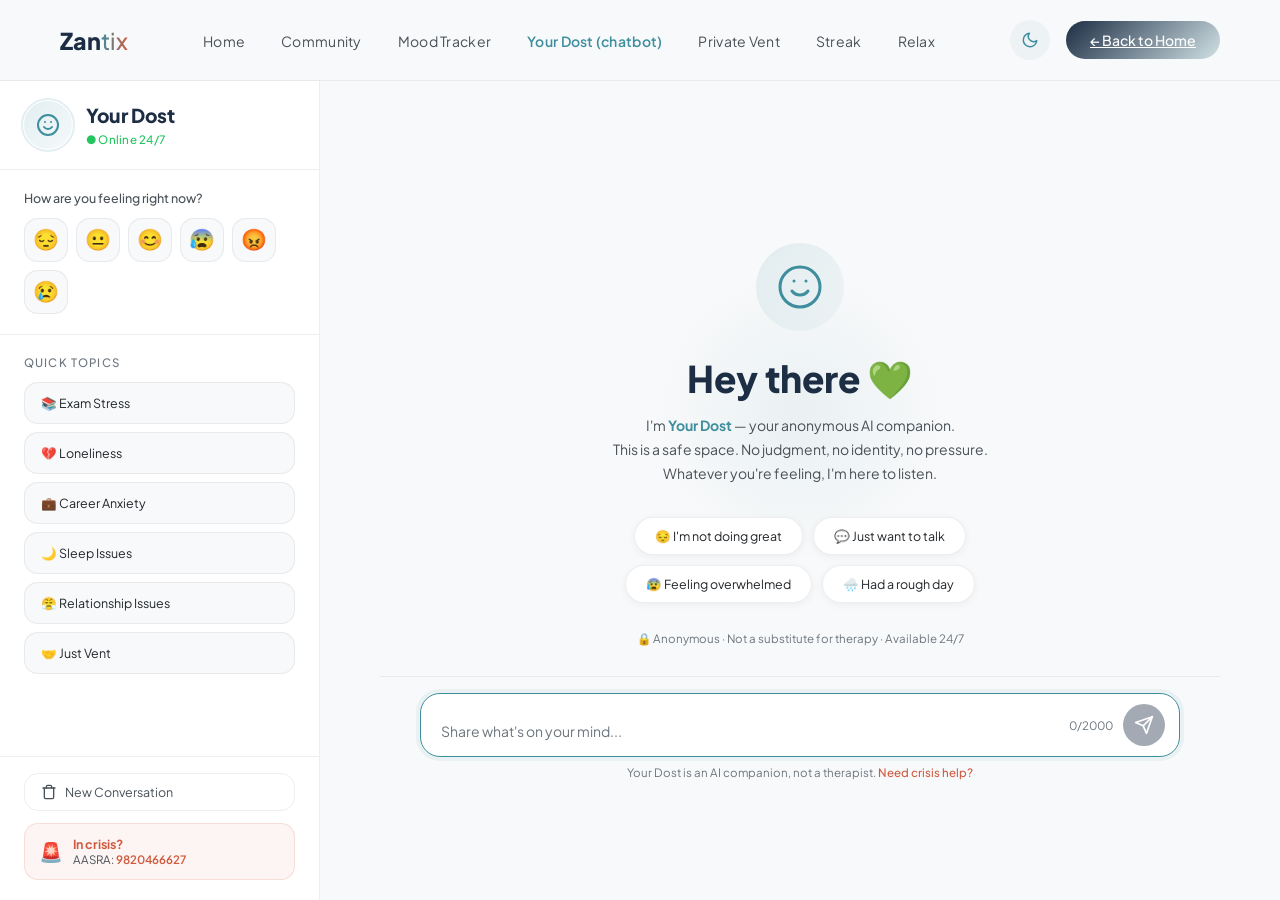
==== commit 06219844: "Describe your updates" ====
--- a/chatbot.html
+++ b/chatbot.html
@@ -27,6 +27,7 @@
       <li><a href="chatbot.html" class="nav-active">Your Dost (chatbot)</a></li>
       <li><a href="private-vent.html">Private Vent</a></li>
       <li><a href="streak.html">Streak</a></li>
+      <li><a href="relax.html">Relax</a></li>
     </ul>
     <div class="flex align-center gap-md">
       <button id="theme-toggle" class="theme-toggle-btn" aria-label="Toggle dark mode">
--- a/style.css
+++ b/style.css
@@ -75,6 +75,25 @@
   --transition-reveal: opacity 0.5s ease, transform 0.5s ease;
 }
 
+/* ─── 1.5 GLOBAL ANIMATIONS ─── */
+@keyframes gradient-shift {
+  0% { background-position: 0% 50%; }
+  50% { background-position: 100% 50%; }
+  100% { background-position: 0% 50%; }
+}
+
+@keyframes text-gradient {
+  0% { background-position: 0% 50%; }
+  50% { background-position: 100% 50%; }
+  100% { background-position: 0% 50%; }
+}
+
+@keyframes glow-pulse {
+  0% { box-shadow: 0 0 10px rgba(62,142,158, 0.2); }
+  50% { box-shadow: 0 0 25px rgba(62,142,158, 0.6); }
+  100% { box-shadow: 0 0 10px rgba(62,142,158, 0.2); }
+}
+
 /* Colors - Dark Theme Override */
 [data-theme="dark"] {
   --cream: #1E293B;
@@ -113,7 +132,9 @@
 
 body {
   font-family: 'Plus Jakarta Sans', sans-serif;
-  background: var(--warm-white);
+  background: linear-gradient(135deg, var(--warm-white), var(--cream));
+  background-size: 400% 400%;
+  animation: gradient-shift 15s ease infinite;
   color: var(--charcoal);
   overflow-x: hidden;
   transition: background var(--transition-slow), color var(--transition-slow);
@@ -206,6 +227,11 @@
 .logo span {
   color: var(--sage);
   font-weight: 500;
+  background: linear-gradient(90deg, var(--sage), var(--terracotta), var(--sage));
+  background-size: 200% auto;
+  -webkit-background-clip: text;
+  -webkit-text-fill-color: transparent;
+  animation: text-gradient 3s linear infinite;
 }
 
 .nav-links {
@@ -221,10 +247,27 @@
   font-weight: 400;
   letter-spacing: 0.02em;
   transition: color var(--transition-normal);
+  position: relative;
+}
+
+.nav-links a::after {
+  content: '';
+  position: absolute;
+  width: 0;
+  height: 2px;
+  bottom: -4px;
+  left: 0;
+  background: linear-gradient(90deg, var(--sage), var(--terracotta));
+  transition: width var(--transition-normal);
+  border-radius: 2px;
 }
 
 .nav-links a:hover {
   color: var(--sage-dark);
+}
+
+.nav-links a:hover::after, .nav-links a.active::after {
+  width: 100%;
 }
 
 /* Buttons */
@@ -241,18 +284,21 @@
 }
 
 .btn-primary {
-  background: var(--button-bg);
+  background: linear-gradient(135deg, var(--button-bg), var(--sage-light), var(--button-bg));
+  background-size: 200% 200%;
   color: var(--button-fg);
   border: none;
   padding: 14px var(--space-xl);
   font-weight: 700;
   gap: 8px;
+  animation: gradient-shift 4s ease infinite;
 }
 
 .btn-primary:hover {
-  background: var(--button-hover);
-  transform: translateY(-2px);
-  box-shadow: var(--shadow-primary-hover);
+  background: linear-gradient(135deg, var(--button-hover), var(--sage), var(--button-hover));
+  background-size: 200% 200%;
+  transform: translateY(-3px) scale(1.02);
+  box-shadow: var(--shadow-primary-hover), 0 0 15px rgba(62,142,158, 0.4);
 }
 
 .btn-secondary {
@@ -260,15 +306,35 @@
   color: var(--button-outline-text);
   border: 1.5px solid var(--button-outline);
   padding: 14px var(--space-lg);
+  position: relative;
+  overflow: hidden;
+  z-index: 1;
+}
+
+.btn-secondary::before {
+  content: '';
+  position: absolute;
+  top: 0; left: 0; right: 0; bottom: 0;
+  background: linear-gradient(135deg, rgba(62,142,158,0.1), rgba(208,90,63,0.1));
+  z-index: -1;
+  opacity: 0;
+  transition: opacity var(--transition-normal);
 }
 
 .btn-secondary:hover {
   border-color: var(--button-hover);
   color: var(--button-hover);
+  transform: translateY(-2px);
+}
+
+.btn-secondary:hover::before {
+  opacity: 1;
 }
 
 .nav-cta {
-  background: var(--button-bg);
+  background: linear-gradient(135deg, var(--button-bg), var(--sage-light), var(--button-bg));
+  background-size: 200% 200%;
+  animation: gradient-shift 4s ease infinite;
   color: var(--button-fg);
   border: none;
   padding: 10px var(--space-lg);
@@ -276,12 +342,14 @@
   font-weight: 500;
   cursor: pointer;
   border-radius: var(--radius-pill);
-  transition: background var(--transition-normal), transform var(--transition-fast);
+  transition: background var(--transition-normal), transform var(--transition-fast), box-shadow var(--transition-normal);
 }
 
 .nav-cta:hover {
-  background: var(--button-hover);
-  transform: scale(1.03);
+  background: linear-gradient(135deg, var(--button-hover), var(--sage), var(--button-hover));
+  background-size: 200% 200%;
+  transform: scale(1.05);
+  box-shadow: 0 4px 15px rgba(62,142,158, 0.4);
 }
 
 /* Theme Toggle Button */
@@ -324,7 +392,13 @@
   padding: 36px;
   box-shadow: var(--shadow-lg);
   position: relative;
-  transition: background var(--transition-slow), box-shadow var(--transition-slow);
+  transition: background var(--transition-slow), box-shadow var(--transition-slow), transform var(--transition-normal);
+  animation: fadeUp 0.6s ease both;
+}
+
+.card:hover {
+  transform: translateY(-5px);
+  box-shadow: var(--shadow-lg), 0 10px 20px rgba(62, 142, 158, 0.15);
 }
 
 /* Section Header Styles */
@@ -439,6 +513,11 @@
   font-weight: 800;
   position: relative;
   display: inline-block;
+  background: linear-gradient(90deg, var(--sage), var(--terracotta), var(--sage));
+  background-size: 200% auto;
+  -webkit-background-clip: text;
+  -webkit-text-fill-color: transparent;
+  animation: text-gradient 4s linear infinite;
 }
 
 h1 em::after {
@@ -825,9 +904,49 @@
 
 /* ─── 8. COMMUNITY SECTION STYLES ─── */
 .community-section {
-  background: var(--night);
+  background: linear-gradient(135deg, #1D2D44 0%, #0F2027 30%, #203A43 60%, #2C5364 100%);
   color: #fff;
   padding: 100px var(--space-3xl);
+  position: relative;
+  overflow: hidden;
+}
+
+/* Subtle background mesh overlay */
+.community-section::before {
+  content: '';
+  position: absolute;
+  inset: 0;
+  background: 
+    radial-gradient(ellipse 600px 400px at 15% 80%, rgba(78, 205, 196, 0.12) 0%, transparent 70%),
+    radial-gradient(ellipse 500px 350px at 85% 20%, rgba(168, 130, 255, 0.1) 0%, transparent 70%),
+    radial-gradient(ellipse 400px 300px at 50% 50%, rgba(255, 183, 77, 0.06) 0%, transparent 70%);
+  pointer-events: none;
+}
+
+/* Floating emotion emojis */
+.community-floaters {
+  position: absolute;
+  inset: 0;
+  pointer-events: none;
+  overflow: hidden;
+}
+
+.c-float {
+  position: absolute;
+  font-size: 1.6rem;
+  opacity: 0.15;
+  animation: cFloat 8s ease-in-out infinite;
+}
+
+.c-f1 { top: 12%; left: 8%; animation-delay: 0s; }
+.c-f2 { top: 25%; right: 12%; animation-delay: 1.5s; }
+.c-f3 { bottom: 30%; left: 15%; animation-delay: 3s; }
+.c-f4 { top: 60%; right: 20%; animation-delay: 4.5s; }
+.c-f5 { bottom: 15%; right: 8%; animation-delay: 6s; }
+
+@keyframes cFloat {
+  0%, 100% { transform: translateY(0) rotate(0deg); opacity: 0.12; }
+  50% { transform: translateY(-20px) rotate(8deg); opacity: 0.25; }
 }
 
 .community-inner {
@@ -837,20 +956,98 @@
   grid-template-columns: 1fr 1fr;
   gap: 80px;
   align-items: center;
+  position: relative;
+  z-index: 1;
 }
 
 .community-section .section-label {
-  color: var(--sage-light);
+  color: #4ECDC4;
+  font-weight: 700;
+  letter-spacing: 0.1em;
+  text-transform: uppercase;
 }
 
 .community-section .section-title {
   color: #fff;
 }
 
+/* Gradient word highlight */
+.gradient-word {
+  background: linear-gradient(135deg, #4ECDC4, #A78BFA, #FF6B9D);
+  -webkit-background-clip: text;
+  -webkit-text-fill-color: transparent;
+  background-clip: text;
+}
+
 .community-section .section-sub {
   color: rgba(255, 255, 255, 0.6);
 }
 
+/* Community Stats */
+.community-stats {
+  display: flex;
+  gap: 28px;
+  margin-top: 28px;
+}
+
+.c-stat {
+  display: flex;
+  flex-direction: column;
+  gap: 2px;
+}
+
+.c-stat-num {
+  font-size: 1.5rem;
+  font-weight: 800;
+  background: linear-gradient(135deg, #4ECDC4, #81E6D9);
+  -webkit-background-clip: text;
+  -webkit-text-fill-color: transparent;
+  background-clip: text;
+}
+
+.c-stat-label {
+  font-size: var(--fs-xs);
+  color: rgba(255, 255, 255, 0.45);
+  font-weight: 500;
+}
+
+/* Glowing CTA */
+.community-cta-glow {
+  box-shadow: 0 0 20px rgba(78, 205, 196, 0.3), 0 0 60px rgba(78, 205, 196, 0.1);
+  transition: box-shadow 0.3s ease, background 0.3s ease !important;
+}
+
+.community-cta-glow:hover {
+  box-shadow: 0 0 30px rgba(78, 205, 196, 0.5), 0 0 80px rgba(78, 205, 196, 0.2);
+}
+
+/* Topic Badges */
+.topic-badge {
+  font-size: 0.68rem;
+  font-weight: 700;
+  padding: 3px 10px;
+  border-radius: var(--radius-pill);
+  letter-spacing: 0.03em;
+}
+
+.badge-stress {
+  background: rgba(255, 183, 77, 0.18);
+  color: #FFB74D;
+  border: 1px solid rgba(255, 183, 77, 0.3);
+}
+
+.badge-lonely {
+  background: rgba(168, 130, 255, 0.18);
+  color: #B39DDB;
+  border: 1px solid rgba(168, 130, 255, 0.3);
+}
+
+.badge-career {
+  background: rgba(78, 205, 196, 0.18);
+  color: #4ECDC4;
+  border: 1px solid rgba(78, 205, 196, 0.3);
+}
+
 .posts-preview {
   display: flex;
   flex-direction: column;
@@ -858,15 +1055,42 @@
 }
 
 .post-card {
-  background: rgba(255,255,255,0.06);
-  border: 1px solid rgba(255,255,255,0.1);
+  background: rgba(255,255,255,0.05);
+  backdrop-filter: blur(10px);
+  -webkit-backdrop-filter: blur(10px);
+  border: 1px solid rgba(255,255,255,0.08);
   border-radius: var(--radius-lg);
   padding: 20px;
-  transition: background var(--transition-normal);
-}
+  padding-left: 24px;
+  transition: background var(--transition-normal), transform var(--transition-normal), border-color var(--transition-normal);
+  position: relative;
+}
+
+/* Colored left accent border per topic */
+.post-card::before {
+  content: '';
+  position: absolute;
+  left: 0;
+  top: 12px;
+  bottom: 12px;
+  width: 3px;
+  border-radius: 3px;
+  opacity: 0.7;
+  transition: opacity var(--transition-normal);
+}
+
+.post-topic-stress::before { background: linear-gradient(to bottom, #FFB74D, #FF8A65); }
+.post-topic-lonely::before { background: linear-gradient(to bottom, #B39DDB, #7E57C2); }
+.post-topic-career::before { background: linear-gradient(to bottom, #4ECDC4, #26A69A); }
 
 .post-card:hover {
   background: rgba(255,255,255,0.1);
+  transform: translateY(-2px);
+  border-color: rgba(255,255,255,0.15);
+}
+
+.post-card:hover::before {
+  opacity: 1;
 }
 
 .post-top {
@@ -887,9 +1111,9 @@
   font-weight: 500;
 }
 
-.av1 { background: rgba(62,142,158,0.25); color: var(--sage-dark); }
-.av2 { background: rgba(208,225,229,0.5); color: var(--sage-dark); }
-.av3 { background: rgba(29,45,68,0.25); color: var(--sage-light); }
+.av1 { background: linear-gradient(135deg, rgba(255, 183, 77, 0.35), rgba(255, 138, 101, 0.25)); color: #FFB74D; }
+.av2 { background: linear-gradient(135deg, rgba(168, 130, 255, 0.35), rgba(126, 87, 194, 0.25)); color: #B39DDB; }
+.av3 { background: linear-gradient(135deg, rgba(78, 205, 196, 0.35), rgba(38, 166, 154, 0.25)); color: #4ECDC4; }
 
 .anon-label {
   font-size: var(--fs-sm);
@@ -912,7 +1136,7 @@
   display: flex;
   align-items: center;
   gap: 5px;
-  background: rgba(255,255,255,0.08);
+  background: rgba(255,255,255,0.06);
   border: 1px solid rgba(255,255,255,0.1);
   border-radius: var(--radius-pill);
   padding: 4px 12px;
@@ -923,21 +1147,53 @@
 }
 
 .react-btn:hover {
-  background: rgba(62,142,158,0.18);
-  border-color: var(--sage);
-  color: var(--sage-light);
+  background: rgba(78, 205, 196, 0.18);
+  border-color: rgba(78, 205, 196, 0.4);
+  color: #81E6D9;
 }
 
 /* Reacted Button State */
 .react-btn.reacted {
-  background: rgba(62, 142, 158, 0.25);
-  border-color: var(--sage);
-  color: var(--sage-light);
+  background: rgba(78, 205, 196, 0.25);
+  border-color: #4ECDC4;
+  color: #81E6D9;
 }
 
 /* ─── 9. PRIVATE VENT SECTION STYLES ─── */
 .vent-section {
-  background: var(--warm-white);
+  background:
+    radial-gradient(circle at 12% 20%, rgba(115, 103, 240, 0.12), transparent 32%),
+    radial-gradient(circle at 86% 18%, rgba(40, 199, 111, 0.12), transparent 30%),
+    radial-gradient(circle at 72% 84%, rgba(255, 159, 67, 0.13), transparent 34%),
+    linear-gradient(135deg, var(--warm-white) 0%, var(--cream) 100%);
+  overflow: hidden;
+  position: relative;
+}
+
+.vent-section::before,
+.vent-section::after {
+  border-radius: var(--radius-round);
+  content: '';
+  filter: blur(72px);
+  opacity: 0.26;
+  pointer-events: none;
+  position: absolute;
+}
+
+.vent-section::before {
+  background: #7367f0;
+  height: 220px;
+  left: -90px;
+  top: 18%;
+  width: 220px;
+}
+
+.vent-section::after {
+  background: #28c76f;
+  bottom: 8%;
+  height: 260px;
+  right: -110px;
+  width: 260px;
 }
 
 .vent-inner {
@@ -947,6 +1203,8 @@
   grid-template-columns: 0.9fr 1.1fr;
   gap: 64px;
   align-items: center;
+  position: relative;
+  z-index: 1;
 }
 
 .vent-prompts {
@@ -959,7 +1217,7 @@
 .prompt-chip {
   width: fit-content;
   max-width: 100%;
-  background: var(--cream);
+  background: var(--card-bg);
   border: 1px solid var(--border-color);
   color: var(--mid);
   border-radius: var(--radius-pill);
@@ -970,21 +1228,52 @@
   transition: border-color var(--transition-normal), color var(--transition-normal), transform var(--transition-fast), background var(--transition-normal);
 }
 
+.prompt-chip:nth-child(1) {
+  background: rgba(255, 159, 67, 0.1);
+  border-color: rgba(255, 159, 67, 0.24);
+  color: #b45309;
+}
+
+.prompt-chip:nth-child(2) {
+  background: rgba(115, 103, 240, 0.1);
+  border-color: rgba(115, 103, 240, 0.24);
+  color: #4f46e5;
+}
+
+.prompt-chip:nth-child(3) {
+  background: rgba(40, 199, 111, 0.1);
+  border-color: rgba(40, 199, 111, 0.24);
+  color: #047857;
+}
+
 .prompt-chip:hover {
-  background: rgba(62,142,158,0.08);
-  border-color: var(--sage);
-  color: var(--sage-dark);
-  transform: translateX(3px);
+  box-shadow: var(--shadow-sm);
+  transform: translateX(5px) translateY(-1px);
 }
 
 .vent-grounding-card {
   margin-top: var(--space-xl);
-  background: var(--card-bg);
-  border: 1px solid var(--border-color);
+  background:
+    linear-gradient(135deg, rgba(62,142,158,0.14), rgba(40,199,111,0.08)),
+    var(--card-bg);
+  border: 1px solid rgba(62,142,158,0.18);
   border-radius: var(--radius-xl);
   padding: 24px;
   box-shadow: var(--shadow-sm);
+  overflow: hidden;
+  position: relative;
   transition: all var(--transition-slow);
+}
+
+.vent-grounding-card::before {
+  background: radial-gradient(circle, rgba(255,255,255,0.55), transparent 68%);
+  border-radius: var(--radius-round);
+  content: '';
+  height: 120px;
+  position: absolute;
+  right: -42px;
+  top: -52px;
+  width: 120px;
 }
 
 .vent-grounding-card h4 {
@@ -992,6 +1281,11 @@
   font-weight: 800;
   color: var(--heading-color);
   margin-bottom: 6px;
+  position: relative;
+}
+
+.vent-grounding-card h4::before {
+  content: '🌬️ ';
 }
 
 .vent-grounding-card p {
@@ -999,6 +1293,7 @@
   color: var(--mid);
   line-height: 1.5;
   margin-bottom: var(--space-md);
+  position: relative;
 }
 
 .vent-grounding-card #vent-breathe-btn {
@@ -1028,12 +1323,26 @@
 }
 
 .vent-panel {
-  background: var(--card-bg);
-  border: 1px solid var(--border-color);
+  background:
+    linear-gradient(180deg, rgba(255,255,255,0.78), rgba(255,255,255,0.92)),
+    var(--card-bg);
+  border: 1px solid rgba(62,142,158,0.16);
   border-radius: var(--radius-xl);
-  box-shadow: var(--shadow-lg);
+  box-shadow: 0 22px 60px rgba(29,45,68,0.1), 0 10px 28px rgba(62,142,158,0.08);
   padding: 30px;
+  position: relative;
   transition: background var(--transition-slow), border-color var(--transition-slow), box-shadow var(--transition-slow);
+}
+
+.vent-panel::before {
+  background: linear-gradient(90deg, #7367f0, #3e8e9e, #28c76f, #ff9f43);
+  border-radius: var(--radius-pill);
+  content: '';
+  height: 5px;
+  left: 30px;
+  position: absolute;
+  right: 30px;
+  top: 0;
 }
 
 .vent-panel-top {
@@ -1057,10 +1366,10 @@
 }
 
 .privacy-badge {
-  background: rgba(62,142,158,0.08);
-  border: 1px solid rgba(62,142,158,0.18);
+  background: rgba(40,199,111,0.1);
+  border: 1px solid rgba(40,199,111,0.22);
   border-radius: var(--radius-pill);
-  color: var(--sage-dark);
+  color: #047857;
   font-size: var(--fs-xs);
   font-weight: 700;
   padding: 6px 12px;
@@ -1083,6 +1392,10 @@
   align-items: center;
   gap: var(--space-sm);
   margin-bottom: var(--space-sm);
+  background: rgba(115, 103, 240, 0.06);
+  border: 1px solid rgba(115, 103, 240, 0.14);
+  border-radius: var(--radius-lg);
+  padding: 10px;
 }
 
 .voice-vent-btn {
@@ -1138,8 +1451,8 @@
 
 .voice-playback-wrap {
   align-items: center;
-  background: var(--cream);
-  border: 1px solid var(--border-color);
+  background: rgba(62,142,158,0.08);
+  border: 1px solid rgba(62,142,158,0.16);
   border-radius: var(--radius-lg);
   display: flex;
   gap: var(--space-sm);
@@ -1184,7 +1497,9 @@
   width: 100%;
   min-height: 240px;
   resize: vertical;
-  background: var(--cream);
+  background:
+    linear-gradient(180deg, rgba(62,142,158,0.045), rgba(115,103,240,0.035)),
+    var(--cream);
   border: 1.5px solid transparent;
   border-radius: var(--radius-lg);
   color: var(--charcoal);
@@ -1198,7 +1513,7 @@
 
 .vent-input:focus {
   border-color: var(--sage);
-  box-shadow: 0 0 0 4px rgba(62,142,158,0.12);
+  box-shadow: 0 0 0 4px rgba(62,142,158,0.12), 0 12px 34px rgba(62,142,158,0.12);
 }
 
 .vent-input::placeholder {
@@ -1229,14 +1544,43 @@
   font-size: var(--fs-xs);
   font-weight: 700;
   padding: 7px 12px;
-  transition: background var(--transition-normal), border-color var(--transition-normal), color var(--transition-normal);
-}
-
-.vent-mood:hover,
-.vent-mood.active {
-  background: rgba(62,142,158,0.1);
-  border-color: var(--sage);
-  color: var(--sage-dark);
+  transition: background var(--transition-normal), border-color var(--transition-normal), color var(--transition-normal), transform var(--transition-fast), box-shadow var(--transition-normal);
+}
+
+.vent-mood:hover {
+  transform: translateY(-2px);
+}
+
+.vent-mood:nth-child(1):hover,
+.vent-mood:nth-child(1).active {
+  background: rgba(115, 103, 240, 0.1);
+  border-color: #7367f0;
+  color: #4f46e5;
+  box-shadow: 0 8px 18px rgba(115,103,240,0.12);
+}
+
+.vent-mood:nth-child(2):hover,
+.vent-mood:nth-child(2).active {
+  background: rgba(234, 84, 85, 0.1);
+  border-color: #ea5455;
+  color: #e11d48;
+  box-shadow: 0 8px 18px rgba(234,84,85,0.12);
+}
+
+.vent-mood:nth-child(3):hover,
+.vent-mood:nth-child(3).active {
+  background: rgba(0, 207, 232, 0.1);
+  border-color: #00cfe8;
+  color: #0891b2;
+  box-shadow: 0 8px 18px rgba(0,207,232,0.12);
+}
+
+.vent-mood:nth-child(4):hover,
+.vent-mood:nth-child(4).active {
+  background: rgba(40, 199, 111, 0.1);
+  border-color: #28c76f;
+  color: #047857;
+  box-shadow: 0 8px 18px rgba(40,199,111,0.12);
 }
 
 .vent-count {
@@ -1278,10 +1622,10 @@
 
 .word-goal-wrapper {
   margin-top: var(--space-md);
-  background: var(--cream);
+  background: linear-gradient(135deg, rgba(255,159,67,0.08), rgba(40,199,111,0.08));
   border-radius: var(--radius-md);
   padding: 12px 16px;
-  border: 1px solid var(--border-color);
+  border: 1px solid rgba(62,142,158,0.14);
 }
 
 .word-goal-header {
@@ -1313,7 +1657,7 @@
 
 .goal-progress-bar-fill {
   height: 100%;
-  background: var(--sage);
+  background: linear-gradient(90deg, #7367f0, #3e8e9e, #28c76f);
   border-radius: var(--radius-pill);
   transition: width 0.3s ease;
 }
@@ -1375,6 +1719,126 @@
   background: var(--cream);
   min-height: 100vh;
   padding-top: 92px;
+  position: relative;
+  overflow: hidden;
+}
+
+/* Decorative floating background gradient blobs */
+.community-glow-blobs {
+  position: absolute;
+  top: 0;
+  left: 0;
+  right: 0;
+  bottom: 0;
+  pointer-events: none;
+  z-index: 0;
+  overflow: hidden;
+}
+
+.glow-blob {
+  position: absolute;
+  border-radius: 50%;
+  filter: blur(90px);
+  opacity: 0.08;
+  mix-blend-mode: multiply;
+  animation: floatAround 25s ease-in-out infinite;
+}
+
+[data-theme="dark"] .glow-blob {
+  opacity: 0.06;
+  mix-blend-mode: screen;
+  filter: blur(110px);
+}
+
+.blob-orange {
+  background: radial-gradient(circle, #ff9f43 0%, #ff5252 100%);
+  width: 380px;
+  height: 380px;
+  top: 10%;
+  left: -120px;
+  animation-duration: 20s;
+}
+
+.blob-indigo {
+  background: radial-gradient(circle, #7367f0 0%, #ce9ffc 100%);
+  width: 440px;
+  height: 440px;
+  top: 40%;
+  right: -180px;
+  animation-delay: -5s;
+  animation-duration: 28s;
+}
+
+.blob-rose {
+  background: radial-gradient(circle, #ea5455 0%, #feb692 100%);
+  width: 320px;
+  height: 320px;
+  bottom: 15%;
+  left: 5%;
+  animation-delay: -10s;
+  animation-duration: 24s;
+}
+
+.blob-teal {
+  background: radial-gradient(circle, #28c76f 0%, #81fbb8 100%);
+  width: 370px;
+  height: 370px;
+  top: 75%;
+  right: 15%;
+  animation-delay: -15s;
+  animation-duration: 22s;
+}
+
+@keyframes floatAround {
+  0% {
+    transform: translate(0, 0) scale(1) rotate(0deg);
+  }
+  33% {
+    transform: translate(40px, -60px) scale(1.15) rotate(120deg);
+  }
+  66% {
+    transform: translate(-30px, 30px) scale(0.85) rotate(240deg);
+  }
+  100% {
+    transform: translate(0, 0) scale(1) rotate(360deg);
+  }
+}
+
+/* --- Topic Theme Palette variables --- */
+:root {
+  --theme-stress-primary: #FF9F43;
+  --theme-stress-bg: rgba(255, 159, 67, 0.08);
+  --theme-stress-glow: rgba(255, 159, 67, 0.15);
+  
+  --theme-loneliness-primary: #7367F0;
+  --theme-loneliness-bg: rgba(115, 103, 240, 0.08);
+  --theme-loneliness-glow: rgba(115, 103, 240, 0.15);
+
+  --theme-family-primary: #EA5455;
+  --theme-family-bg: rgba(234, 84, 85, 0.08);
+  --theme-family-glow: rgba(234, 84, 85, 0.15);
+
+  --theme-career-primary: #28C76F;
+  --theme-career-bg: rgba(40, 199, 111, 0.08);
+  --theme-career-glow: rgba(40, 199, 111, 0.15);
+
+  --theme-general-primary: #00CFE8;
+  --theme-general-bg: rgba(0, 207, 232, 0.08);
+  --theme-general-glow: rgba(0, 207, 232, 0.15);
+}
+
+[data-theme="dark"] {
+  --theme-stress-bg: rgba(255, 159, 67, 0.14);
+  --theme-loneliness-bg: rgba(115, 103, 240, 0.14);
+  --theme-family-bg: rgba(234, 84, 85, 0.14);
+  --theme-career-bg: rgba(40, 199, 111, 0.14);
+  --theme-general-bg: rgba(0, 207, 232, 0.14);
+
+  --theme-stress-glow: rgba(255, 159, 67, 0.22);
+  --theme-loneliness-glow: rgba(115, 103, 240, 0.22);
+  --theme-family-glow: rgba(234, 84, 85, 0.22);
+  --theme-career-glow: rgba(40, 199, 111, 0.22);
+  --theme-general-glow: rgba(0, 207, 232, 0.22);
 }
 
 .community-shell {
@@ -1384,12 +1848,15 @@
   max-width: 1180px;
   margin: 0 auto;
   padding: var(--space-2xl) var(--space-3xl) var(--space-4xl);
+  position: relative;
+  z-index: 1;
 }
 
 .community-sidebar {
   position: sticky;
   top: 110px;
   align-self: start;
+  animation: communitySidebarIn 0.7s ease both;
 }
 
 .community-heading {
@@ -1411,6 +1878,116 @@
   display: flex;
   flex-wrap: wrap;
   gap: 8px;
+}
+
+.community-download-panel {
+  background: linear-gradient(135deg, rgba(62,142,158,0.12), rgba(62,142,158,0.04));
+  border: 1px solid rgba(62,142,158,0.16);
+  border-radius: var(--radius-md);
+  box-shadow: var(--shadow-sm);
+  display: flex;
+  flex-direction: column;
+  gap: var(--space-sm);
+  margin-top: var(--space-lg);
+  overflow: hidden;
+  padding: var(--space-md);
+  position: relative;
+  animation: downloadCardIn 0.55s 0.2s ease both;
+}
+
+.community-download-panel::before {
+  content: '';
+  position: absolute;
+  right: -38px;
+  top: -42px;
+  width: 112px;
+  height: 112px;
+  background: radial-gradient(circle, rgba(62,142,158,0.2), transparent 68%);
+  border-radius: var(--radius-round);
+  pointer-events: none;
+}
+
+.download-dost-header {
+  align-items: center;
+  display: flex;
+  gap: 12px;
+  position: relative;
+  z-index: 1;
+}
+
+.download-dost-avatar {
+  align-items: center;
+  background: linear-gradient(135deg, rgba(62,142,158,0.18), rgba(62,142,158,0.06));
+  border-radius: var(--radius-round);
+  color: var(--sage);
+  display: flex;
+  flex-shrink: 0;
+  font-size: 1.25rem;
+  height: 44px;
+  justify-content: center;
+  position: relative;
+  width: 44px;
+}
+
+.download-dost-avatar::after {
+  border: 2px solid rgba(62,142,158,0.16);
+  border-radius: var(--radius-round);
+  content: '';
+  inset: -3px;
+  position: absolute;
+  animation: pulse-ring 3s ease-in-out infinite;
+}
+
+.download-dost-header strong {
+  color: var(--heading-color);
+  display: block;
+  font-size: var(--fs-sm);
+  font-weight: 800;
+}
+
+.download-dost-header span {
+  color: #22c55e;
+  display: block;
+  font-size: var(--fs-xs);
+  font-weight: 600;
+}
+
+.download-emoji-row {
+  display: grid;
+  gap: 8px;
+  grid-template-columns: repeat(4, 1fr);
+  position: relative;
+  z-index: 1;
+}
+
+.download-emoji-row span {
+  align-items: center;
+  background: var(--warm-white);
+  border: 1.5px solid var(--border-color);
+  border-radius: var(--radius-md);
+  display: flex;
+  font-size: 1.1rem;
+  height: 38px;
+  justify-content: center;
+  animation: emojiFloat 3.2s ease-in-out infinite;
+  transition: background var(--transition-normal), border-color var(--transition-normal), transform var(--transition-normal);
+}
+
+.download-emoji-row span:nth-child(2) {
+  animation-delay: 0.25s;
+}
+
+.download-emoji-row span:nth-child(3) {
+  animation-delay: 0.5s;
+}
+
+.download-emoji-row span:nth-child(4) {
+  animation-delay: 0.75s;
+}
+
+.community-download-panel:hover .download-emoji-row span {
+  background: rgba(62,142,158,0.06);
+  border-color: rgba(62,142,158,0.22);
 }
 
 .search-box-wrap {
@@ -1434,12 +2011,13 @@
 
 .community-search-input:focus {
   border-color: var(--sage);
-  box-shadow: 0 0 0 4px rgba(62,142,158,0.12), var(--shadow-md);
+  box-shadow: 0 0 15px rgba(62,142,158,0.25), var(--shadow-md);
   background: var(--card-bg);
 }
 
 .topic-pill,
-.sort-chip {
+.sort-chip,
+.download-feed-btn {
   background: var(--card-bg);
   border: 1px solid var(--border-color);
   border-radius: var(--radius-pill);
@@ -1449,11 +2027,96 @@
   font-size: var(--fs-sm);
   font-weight: 700;
   padding: 9px 14px;
-  transition: background var(--transition-normal), border-color var(--transition-normal), color var(--transition-normal);
+  transition: all var(--transition-normal);
 }
 
 .topic-pill:hover,
-.topic-pill.active,
+.sort-chip:hover,
+.download-feed-btn:hover {
+  transform: translateY(-2px);
+  box-shadow: var(--shadow-sm);
+}
+
+.download-feed-btn {
+  align-items: center;
+  background: var(--button-bg);
+  border-color: transparent;
+  color: var(--button-fg);
+  display: inline-flex;
+  gap: 8px;
+  justify-content: center;
+  position: relative;
+  width: 100%;
+  z-index: 1;
+}
+
+.download-feed-btn:hover {
+  background: var(--button-hover);
+  border-color: transparent;
+  box-shadow: 0 8px 24px rgba(62,142,158,0.22);
+}
+
+.download-feed-btn span {
+  font-size: 1rem;
+  line-height: 1;
+  transform: translateY(-1px);
+}
+
+.download-feed-btn.downloaded {
+  animation: downloadPulse 0.5s ease both;
+}
+
+.download-status {
+  color: var(--soft);
+  font-size: var(--fs-xs);
+  min-height: 1rem;
+  position: relative;
+  z-index: 1;
+}
+
+/* Custom Pill Active/Hover states for Topic Sidebar */
+.topic-pill.pill-all:hover,
+.topic-pill.pill-all.active {
+  background: rgba(62,142,158,0.1);
+  border-color: var(--sage);
+  color: var(--sage-dark);
+}
+
+.topic-pill.pill-exam-stress:hover,
+.topic-pill.pill-exam-stress.active {
+  background: var(--theme-stress-bg);
+  border-color: var(--theme-stress-primary);
+  color: var(--theme-stress-primary);
+}
+
+.topic-pill.pill-loneliness:hover,
+.topic-pill.pill-loneliness.active {
+  background: var(--theme-loneliness-bg);
+  border-color: var(--theme-loneliness-primary);
+  color: var(--theme-loneliness-primary);
+}
+
+.topic-pill.pill-family:hover,
+.topic-pill.pill-family.active {
+  background: var(--theme-family-bg);
+  border-color: var(--theme-family-primary);
+  color: var(--theme-family-primary);
+}
+
+.topic-pill.pill-career:hover,
+.topic-pill.pill-career.active {
+  background: var(--theme-career-bg);
+  border-color: var(--theme-career-primary);
+  color: var(--theme-career-primary);
+}
+
+.topic-pill.pill-general:hover,
+.topic-pill.pill-general.active {
+  background: var(--theme-general-bg);
+  border-color: var(--theme-general-primary);
+  color: var(--theme-general-primary);
+}
+
 .sort-chip:hover,
 .sort-chip.active {
   background: rgba(62,142,158,0.1);
@@ -1466,6 +2129,7 @@
   flex-direction: column;
   gap: var(--space-md);
   min-width: 0;
+  animation: communityFeedIn 0.65s 0.1s ease both;
 }
 
 .community-composer,
@@ -1474,11 +2138,89 @@
   border: 1px solid var(--border-color);
   border-radius: var(--radius-lg);
   box-shadow: var(--shadow-sm);
-  transition: background var(--transition-slow), border-color var(--transition-slow), box-shadow var(--transition-normal);
-}
-
+  transition: background var(--transition-slow), border-color var(--transition-slow), box-shadow var(--transition-slow), transform var(--transition-normal);
+}
+
+/* Composer Styling & Accent Themes */
 .community-composer {
   padding: var(--space-lg);
+  border-left: 5px solid var(--border-color);
+  position: relative;
+  animation: communityComposerIn 0.6s 0.18s ease both;
+}
+
+.community-composer.just-posted {
+  animation: communityPostPulse 0.55s ease both;
+}
+
+.community-composer.theme-exam-stress {
+  border-left-color: var(--theme-stress-primary);
+  box-shadow: 0 8px 24px var(--theme-stress-glow), var(--shadow-sm);
+}
+.community-composer.theme-exam-stress:focus-within {
+  box-shadow: 0 12px 30px var(--theme-stress-glow), var(--shadow-md);
+}
+.community-composer.theme-exam-stress select:focus,
+.community-composer.theme-exam-stress input:focus,
+.community-composer.theme-exam-stress textarea:focus {
+  border-color: var(--theme-stress-primary);
+  box-shadow: 0 0 0 4px var(--theme-stress-glow);
+}
+
+.community-composer.theme-loneliness {
+  border-left-color: var(--theme-loneliness-primary);
+  box-shadow: 0 8px 24px var(--theme-loneliness-glow), var(--shadow-sm);
+}
+.community-composer.theme-loneliness:focus-within {
+  box-shadow: 0 12px 30px var(--theme-loneliness-glow), var(--shadow-md);
+}
+.community-composer.theme-loneliness select:focus,
+.community-composer.theme-loneliness input:focus,
+.community-composer.theme-loneliness textarea:focus {
+  border-color: var(--theme-loneliness-primary);
+  box-shadow: 0 0 0 4px var(--theme-loneliness-glow);
+}
+
+.community-composer.theme-family {
+  border-left-color: var(--theme-family-primary);
+  box-shadow: 0 8px 24px var(--theme-family-glow), var(--shadow-sm);
+}
+.community-composer.theme-family:focus-within {
+  box-shadow: 0 12px 30px var(--theme-family-glow), var(--shadow-md);
+}
+.community-composer.theme-family select:focus,
+.community-composer.theme-family input:focus,
+.community-composer.theme-family textarea:focus {
+  border-color: var(--theme-family-primary);
+  box-shadow: 0 0 0 4px var(--theme-family-glow);
+}
+
+.community-composer.theme-career {
+  border-left-color: var(--theme-career-primary);
+  box-shadow: 0 8px 24px var(--theme-career-glow), var(--shadow-sm);
+}
+.community-composer.theme-career:focus-within {
+  box-shadow: 0 12px 30px var(--theme-career-glow), var(--shadow-md);
+}
+.community-composer.theme-career select:focus,
+.community-composer.theme-career input:focus,
+.community-composer.theme-career textarea:focus {
+  border-color: var(--theme-career-primary);
+  box-shadow: 0 0 0 4px var(--theme-career-glow);
+}
+
+.community-composer.theme-general {
+  border-left-color: var(--theme-general-primary);
+  box-shadow: 0 8px 24px var(--theme-general-glow), var(--shadow-sm);
+}
+.community-composer.theme-general:focus-within {
+  box-shadow: 0 12px 30px var(--theme-general-glow), var(--shadow-md);
+}
+.community-composer.theme-general select:focus,
+.community-composer.theme-general input:focus,
+.community-composer.theme-general textarea:focus {
+  border-color: var(--theme-general-primary);
+  box-shadow: 0 0 0 4px var(--theme-general-glow);
 }
 
 .composer-top {
@@ -1492,12 +2234,12 @@
 .community-title-input,
 .community-body-input {
   background: var(--cream);
-  border: 1px solid transparent;
+  border: 1.5px solid transparent;
   border-radius: var(--radius-sm);
   color: var(--charcoal);
   font-family: 'Plus Jakarta Sans', sans-serif;
   outline: none;
-  transition: border-color var(--transition-normal), box-shadow var(--transition-normal), background var(--transition-slow);
+  transition: all var(--transition-normal);
 }
 
 .community-select {
@@ -1522,13 +2264,6 @@
   resize: vertical;
 }
 
-.community-select:focus,
-.community-title-input:focus,
-.community-body-input:focus {
-  border-color: var(--sage);
-  box-shadow: 0 0 0 4px rgba(62,142,158,0.12);
-}
-
 .composer-actions {
   display: flex;
   align-items: center;
@@ -1543,6 +2278,7 @@
 
 .feed-sort {
   padding: var(--space-xs) 0;
+  animation: fadeUp 0.5s 0.28s ease both;
 }
 
 .discussion-list {
@@ -1555,10 +2291,64 @@
   display: grid;
   grid-template-columns: 56px minmax(0, 1fr);
   overflow: hidden;
-}
-
-.discussion-card:hover {
-  box-shadow: var(--shadow-md);
+  border-left: 5px solid var(--border-color);
+  position: relative;
+  animation: discussionCardIn 0.52s ease both;
+  animation-delay: calc(var(--card-index, 0) * 70ms);
+  will-change: transform, opacity;
+}
+
+.discussion-card::after {
+  content: '';
+  position: absolute;
+  inset: 0;
+  background: linear-gradient(110deg, transparent 0%, rgba(255,255,255,0.28) 48%, transparent 72%);
+  opacity: 0;
+  pointer-events: none;
+  transform: translateX(-120%);
+}
+
+.discussion-card:hover::after {
+  animation: cardSheen 0.75s ease;
+}
+
+/* Discussion Card left-border color themes */
+.discussion-card[data-topic="Exam Stress"] {
+  border-left-color: var(--theme-stress-primary);
+}
+.discussion-card[data-topic="Loneliness"] {
+  border-left-color: var(--theme-loneliness-primary);
+}
+.discussion-card[data-topic="Family"] {
+  border-left-color: var(--theme-family-primary);
+}
+.discussion-card[data-topic="Career"] {
+  border-left-color: var(--theme-career-primary);
+}
+.discussion-card[data-topic="General"] {
+  border-left-color: var(--theme-general-primary);
+}
+
+/* Colorful glow hover shadows for cards */
+.discussion-card[data-topic="Exam Stress"]:hover {
+  box-shadow: 0 10px 25px var(--theme-stress-glow), var(--shadow-md);
+  transform: translateY(-2px);
+}
+.discussion-card[data-topic="Loneliness"]:hover {
+  box-shadow: 0 10px 25px var(--theme-loneliness-glow), var(--shadow-md);
+  transform: translateY(-2px);
+}
+.discussion-card[data-topic="Family"]:hover {
+  box-shadow: 0 10px 25px var(--theme-family-glow), var(--shadow-md);
+  transform: translateY(-2px);
+}
+.discussion-card[data-topic="Career"]:hover {
+  box-shadow: 0 10px 25px var(--theme-career-glow), var(--shadow-md);
+  transform: translateY(-2px);
+}
+.discussion-card[data-topic="General"]:hover {
+  box-shadow: 0 10px 25px var(--theme-general-glow), var(--shadow-md);
+  transform: translateY(-2px);
 }
 
 .vote-rail {
@@ -1569,6 +2359,7 @@
   flex-direction: column;
   gap: 6px;
   padding: var(--space-md) 0;
+  transition: background var(--transition-slow);
 }
 
 .vote-btn {
@@ -1578,19 +2369,48 @@
   cursor: pointer;
   font-size: var(--fs-base);
   line-height: 1;
-  transition: color var(--transition-fast), transform var(--transition-fast);
-}
-
-.vote-btn:hover,
-.vote-btn.active {
-  color: var(--sage);
+  transition: all var(--transition-fast);
+}
+
+.vote-btn:hover {
   transform: translateY(-1px);
+}
+
+.vote-btn.upvote:hover {
+  color: #10b981;
+}
+
+.vote-btn.downvote:hover {
+  color: #f43f5e;
+}
+
+/* Upvoted and Downvoted state highlights */
+.vote-rail[data-vote="1"] .upvote {
+  color: #10b981 !important;
+  text-shadow: 0 0 10px rgba(16, 185, 129, 0.4);
+  transform: scale(1.2) translateY(-2px);
+}
+.vote-rail[data-vote="1"] .vote-count {
+  color: #10b981 !important;
+}
+.vote-rail[data-vote="-1"] .downvote {
+  color: #f43f5e !important;
+  text-shadow: 0 0 10px rgba(244, 63, 94, 0.4);
+  transform: scale(1.2) translateY(2px);
+}
+.vote-rail[data-vote="-1"] .vote-count {
+  color: #f43f5e !important;
 }
 
 .vote-count {
   color: var(--heading-color);
   font-size: var(--fs-sm);
   font-weight: 800;
+  transition: color var(--transition-fast);
+}
+
+.vote-count.vote-pop {
+  animation: votePop 0.3s ease both;
 }
 
 .discussion-content {
@@ -1601,8 +2421,70 @@
   color: var(--soft);
   font-size: var(--fs-xs);
   font-weight: 700;
-  margin-bottom: var(--space-xs);
+  margin-bottom: var(--space-sm);
   text-transform: uppercase;
+  display: flex;
+  align-items: center;
+  gap: 8px;
+  flex-wrap: wrap;
+}
+
+/* Category Badge Styling */
+.topic-tag {
+  display: inline-block;
+  padding: 3px 10px;
+  font-size: var(--fs-xs);
+  font-weight: 800;
+  border-radius: var(--radius-pill);
+  text-transform: uppercase;
+  letter-spacing: 0.05em;
+  border: 1px solid transparent;
+  transition: all var(--transition-normal);
+}
+
+.topic-tag.tag-exam-stress {
+  background: var(--theme-stress-bg);
+  border-color: rgba(255, 159, 67, 0.2);
+  color: #d97706;
+}
+[data-theme="dark"] .topic-tag.tag-exam-stress {
+  color: #fbbf24;
+}
+
+.topic-tag.tag-loneliness {
+  background: var(--theme-loneliness-bg);
+  border-color: rgba(115, 103, 240, 0.2);
+  color: #4f46e5;
+}
+[data-theme="dark"] .topic-tag.tag-loneliness {
+  color: #818cf8;
+}
+
+.topic-tag.tag-family {
+  background: var(--theme-family-bg);
+  border-color: rgba(234, 84, 85, 0.2);
+  color: #e11d48;
+}
+[data-theme="dark"] .topic-tag.tag-family {
+  color: #fb7185;
+}
+
+.topic-tag.tag-career {
+  background: var(--theme-career-bg);
+  border-color: rgba(40, 199, 111, 0.2);
+  color: #059669;
+}
+[data-theme="dark"] .topic-tag.tag-career {
+  color: #34d399;
+}
+
+.topic-tag.tag-general {
+  background: var(--theme-general-bg);
+  border-color: rgba(0, 207, 232, 0.2);
+  color: #0891b2;
+}
+[data-theme="dark"] .topic-tag.tag-general {
+  color: #22d3ee;
 }
 
 .discussion-content h2 {
@@ -1635,14 +2517,118 @@
   font-size: var(--fs-xs);
   font-weight: 800;
   padding: 7px 12px;
-  transition: border-color var(--transition-normal), color var(--transition-normal), background var(--transition-normal);
-}
-
-.discussion-action:hover,
-.discussion-action.active {
-  background: rgba(62,142,158,0.08);
-  border-color: var(--sage);
-  color: var(--sage-dark);
+  transition: all var(--transition-normal);
+}
+
+.discussion-action:active,
+.reply-submit-btn:active,
+.btn:active,
+.topic-pill:active,
+.sort-chip:active,
+.download-feed-btn:active {
+  transform: scale(0.96);
+}
+
+/* Beautiful custom action active and hover glows */
+.discussion-action.reply-trigger:hover,
+.discussion-action.reply-trigger.active {
+  background: rgba(30, 144, 255, 0.08);
+  border-color: #1e90ff;
+  color: #1e90ff;
+  box-shadow: 0 0 10px rgba(30, 144, 255, 0.15);
+}
+
+.discussion-action.support-btn:hover,
+.discussion-action.support-btn.active {
+  background: rgba(244, 63, 94, 0.08);
+  border-color: #f43f5e;
+  color: #f43f5e;
+  box-shadow: 0 0 10px rgba(244, 63, 94, 0.15);
+}
+.discussion-action.support-btn.active {
+  animation: heartbeat 0.4s ease-out;
+}
+
+@keyframes heartbeat {
+  0% { transform: scale(1); }
+  50% { transform: scale(1.15); }
+  100% { transform: scale(1); }
+}
+
+@keyframes communitySidebarIn {
+  from { opacity: 0; transform: translateX(-18px); }
+  to { opacity: 1; transform: translateX(0); }
+}
+
+@keyframes communityFeedIn {
+  from { opacity: 0; transform: translateY(18px); }
+  to { opacity: 1; transform: translateY(0); }
+}
+
+@keyframes communityComposerIn {
+  from { opacity: 0; transform: translateY(18px) scale(0.99); }
+  to { opacity: 1; transform: translateY(0) scale(1); }
+}
+
+@keyframes discussionCardIn {
+  from { opacity: 0; transform: translateY(22px) scale(0.985); }
+  to { opacity: 1; transform: translateY(0) scale(1); }
+}
+
+@keyframes cardSheen {
+  0% { opacity: 0; transform: translateX(-120%); }
+  35% { opacity: 0.35; }
+  100% { opacity: 0; transform: translateX(120%); }
+}
+
+@keyframes votePop {
+  0% { transform: scale(1); }
+  45% { transform: scale(1.28); }
+  100% { transform: scale(1); }
+}
+
+@keyframes saveBounce {
+  0%, 100% { transform: translateY(0); }
+  45% { transform: translateY(-3px); }
+}
+
+@keyframes replySlideIn {
+  from { opacity: 0; transform: translateX(12px); }
+  to { opacity: 1; transform: translateX(0); }
+}
+
+@keyframes communityPostPulse {
+  0% { transform: scale(1); }
+  35% { transform: scale(1.012); box-shadow: 0 12px 34px rgba(62,142,158,0.18), var(--shadow-md); }
+  100% { transform: scale(1); }
+}
+
+@keyframes downloadPulse {
+  0% { transform: scale(1); }
+  40% { transform: scale(1.03); box-shadow: 0 8px 24px rgba(62,142,158,0.2); }
+  100% { transform: scale(1); }
+}
+
+@keyframes downloadCardIn {
+  from { opacity: 0; transform: translateY(14px) scale(0.98); }
+  to { opacity: 1; transform: translateY(0) scale(1); }
+}
+
+@keyframes emojiFloat {
+  0%, 100% { transform: translateY(0); }
+  50% { transform: translateY(-4px); }
+}
+
+.discussion-action.save-btn:hover,
+.discussion-action.save-btn.active {
+  background: rgba(255, 165, 2, 0.08);
+  border-color: #ffa502;
+  color: #ffa502;
+  box-shadow: 0 0 10px rgba(255, 165, 2, 0.15);
+}
+
+.discussion-action.save-btn.active {
+  animation: saveBounce 0.42s ease;
 }
 
 .best-reply {
@@ -1687,6 +2673,7 @@
   border-left: 3px solid var(--sage);
   border-radius: var(--radius-xs);
   padding: 10px 12px;
+  animation: replySlideIn 0.35s ease both;
 }
 
 .reply-meta {
@@ -1753,9 +2740,6 @@
 }
 
 /* ==========================================================================
-}
-
-/* ==========================================================================
    9B. STANDALONE MOOD TRACKER PAGE STYLES
    ========================================================================== */
 .mood-tracker-shell {
@@ -2636,6 +3620,17 @@
 @keyframes pulse-dot {
   0%, 100% { transform: scale(1); opacity: 0.8; }
   50% { transform: scale(1.45); opacity: 0.35; }
+}
+
+@media (prefers-reduced-motion: reduce) {
+  *,
+  *::before,
+  *::after {
+    animation-duration: 0.01ms !important;
+    animation-iteration-count: 1 !important;
+    scroll-behavior: auto !important;
+    transition-duration: 0.01ms !important;
+  }
 }
 
 /* ─── 14. RESPONSIVE MEDIA QUERIES ─── */
@@ -2680,6 +3675,15 @@
   }
   .community-section {
     padding: 70px var(--space-lg);
+  }
+  .community-stats {
+    gap: 20px;
+  }
+  .c-stat-num {
+    font-size: 1.2rem;
+  }
+  .community-floaters {
+    display: none;
   }
   .community-page {
     padding-top: 72px;
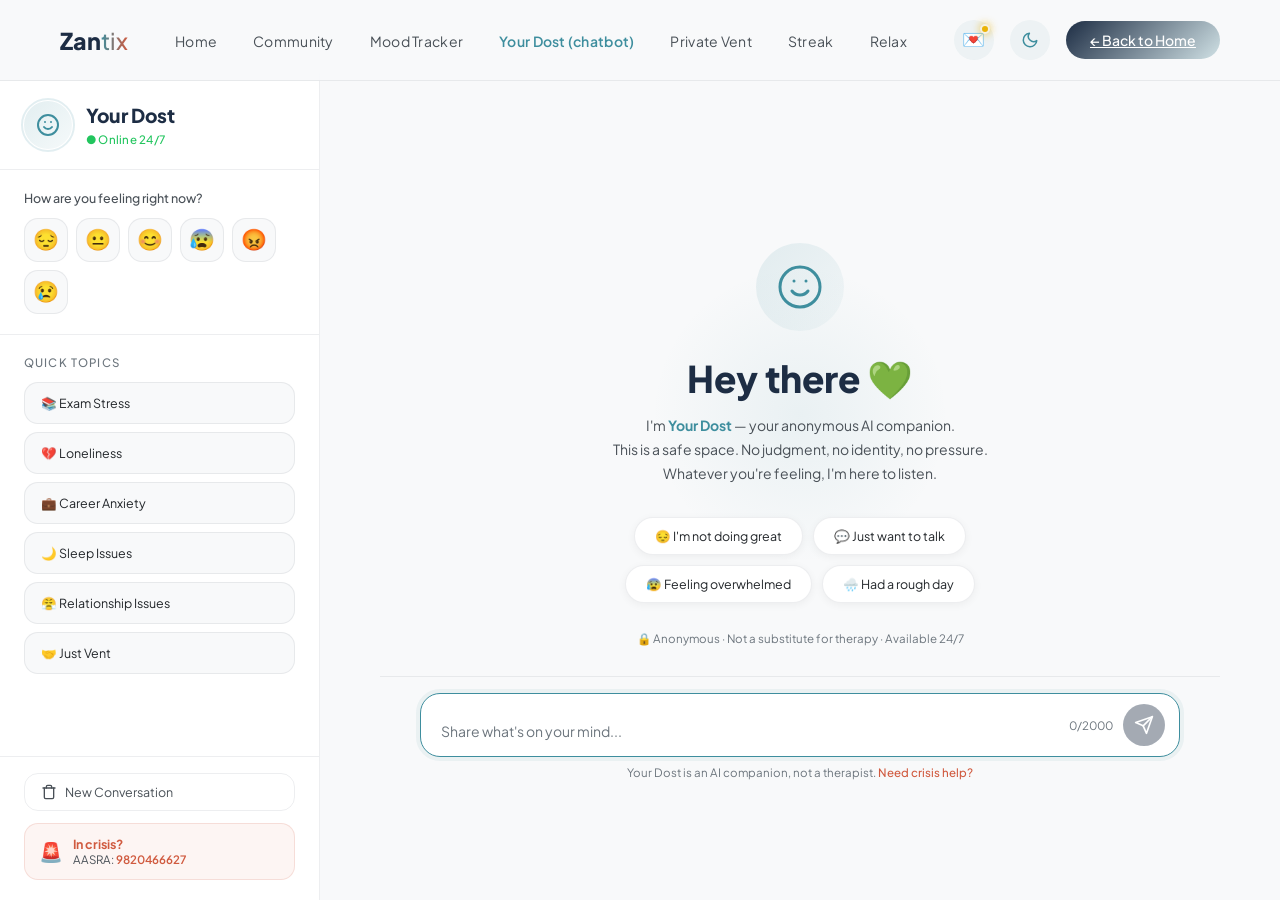
==== commit fea8a143: "hi" ====
--- a/chatbot.html
+++ b/chatbot.html
@@ -178,7 +178,8 @@
     </section>
   </main>
 
-  <!-- Chatbot JavaScript -->
+  <!-- Scripts -->
+  <script src="script.js"></script>
   <script src="chatbot.js"></script>
 </body>
 </html>
--- a/style.css
+++ b/style.css
@@ -1713,14 +1713,402 @@
   line-height: 1.8;
 }
 
-
-/* ─── COMMUNITY PAGE STYLES ─── */
+/* ─── COMMUNITY SANCTUARY PAGE STYLES (PREMIUM GEN-Z EDITION) ─── */
 .community-page {
   background: var(--cream);
   min-height: 100vh;
   padding-top: 92px;
   position: relative;
   overflow: hidden;
+}
+
+.download-dost-header span {
+  color: #22c55e;
+  display: block;
+  font-size: var(--fs-xs);
+  font-weight: 600;
+}
+
+.download-emoji-row {
+  display: grid;
+  gap: 8px;
+  grid-template-columns: repeat(4, 1fr);
+  position: relative;
+  z-index: 1;
+}
+
+.download-emoji-row span {
+  align-items: center;
+  background: var(--warm-white);
+  border: 1.5px solid var(--border-color);
+  border-radius: var(--radius-md);
+  display: flex;
+  font-size: 1.1rem;
+  height: 38px;
+  justify-content: center;
+  animation: emojiFloat 3.2s ease-in-out infinite;
+  transition: background var(--transition-normal), border-color var(--transition-normal), transform var(--transition-normal);
+}
+
+.download-emoji-row span:nth-child(2) {
+  animation-delay: 0.25s;
+}
+
+.download-emoji-row span:nth-child(3) {
+  animation-delay: 0.5s;
+}
+
+.download-emoji-row span:nth-child(4) {
+  animation-delay: 0.75s;
+}
+
+.community-download-panel:hover .download-emoji-row span {
+  background: rgba(62,142,158,0.06);
+  border-color: rgba(62,142,158,0.22);
+}
+
+.search-box-wrap {
+  margin-bottom: var(--space-lg);
+  width: 100%;
+}
+
+.community-search-input {
+  width: 100%;
+  background: var(--card-bg);
+  border: 1px solid var(--border-color);
+  border-radius: var(--radius-pill);
+  color: var(--charcoal);
+  font-family: inherit;
+  font-size: var(--fs-sm);
+  padding: 10px 18px;
+  outline: none;
+  transition: all var(--transition-normal);
+  box-shadow: var(--shadow-sm);
+}
+
+.community-search-input:focus {
+  border-color: var(--sage);
+  box-shadow: 0 0 15px rgba(62,142,158,0.25), var(--shadow-md);
+  background: var(--card-bg);
+}
+
+.topic-pill,
+.sort-chip,
+.download-feed-btn {
+  background: var(--card-bg);
+  border: 1px solid var(--border-color);
+  border-radius: var(--radius-pill);
+  color: var(--mid);
+  cursor: pointer;
+  font-family: 'Plus Jakarta Sans', sans-serif;
+  font-size: var(--fs-sm);
+  font-weight: 700;
+  padding: 9px 14px;
+  transition: all var(--transition-normal);
+}
+
+.topic-pill:hover,
+.sort-chip:hover,
+.download-feed-btn:hover {
+  transform: translateY(-2px);
+  box-shadow: var(--shadow-sm);
+}
+
+.download-feed-btn {
+  align-items: center;
+  background: var(--button-bg);
+  border-color: transparent;
+  color: var(--button-fg);
+  display: inline-flex;
+  gap: 8px;
+  justify-content: center;
+  position: relative;
+  width: 100%;
+  z-index: 1;
+}
+
+.download-feed-btn:hover {
+  background: var(--button-hover);
+  border-color: transparent;
+  box-shadow: 0 8px 24px rgba(62,142,158,0.22);
+}
+
+.download-feed-btn span {
+  font-size: 1rem;
+  line-height: 1;
+  transform: translateY(-1px);
+}
+
+.download-feed-btn.downloaded {
+  animation: downloadPulse 0.5s ease both;
+}
+
+.download-status {
+  color: var(--soft);
+  font-size: var(--fs-xs);
+  min-height: 1rem;
+  position: relative;
+  z-index: 1;
+}
+
+/* Custom Pill Active/Hover states for Topic Sidebar */
+.topic-pill.pill-all:hover,
+.topic-pill.pill-all.active {
+  background: rgba(62,142,158,0.1);
+  border-color: var(--sage);
+  color: var(--sage-dark);
+}
+
+.topic-pill.pill-exam-stress:hover,
+.topic-pill.pill-exam-stress.active {
+  background: var(--theme-stress-bg);
+  border-color: var(--theme-stress-primary);
+  color: var(--theme-stress-primary);
+}
+
+.topic-pill.pill-loneliness:hover,
+.topic-pill.pill-loneliness.active {
+  background: var(--theme-loneliness-bg);
+  border-color: var(--theme-loneliness-primary);
+  color: var(--theme-loneliness-primary);
+}
+
+.topic-pill.pill-family:hover,
+.topic-pill.pill-family.active {
+  background: var(--theme-family-bg);
+  border-color: var(--theme-family-primary);
+  color: var(--theme-family-primary);
+}
+
+.topic-pill.pill-career:hover,
+.topic-pill.pill-career.active {
+  background: var(--theme-career-bg);
+  border-color: var(--theme-career-primary);
+  color: var(--theme-career-primary);
+}
+
+.topic-pill.pill-general:hover,
+.topic-pill.pill-general.active {
+  background: var(--theme-general-bg);
+  border-color: var(--theme-general-primary);
+  color: var(--theme-general-primary);
+}
+
+.sort-chip:hover,
+.sort-chip.active {
+  background: rgba(62,142,158,0.1);
+  border-color: var(--sage);
+  color: var(--sage-dark);
+}
+
+.community-feed {
+  display: flex;
+  flex-direction: column;
+  gap: var(--space-md);
+  min-width: 0;
+  animation: communityFeedIn 0.65s 0.1s ease both;
+}
+
+.community-composer,
+.discussion-card {
+  background: var(--card-bg);
+  border: 1px solid var(--border-color);
+  border-radius: var(--radius-lg);
+  box-shadow: var(--shadow-sm);
+  transition: background var(--transition-slow), border-color var(--transition-slow), box-shadow var(--transition-slow), transform var(--transition-normal);
+}
+
+/* Composer Styling & Accent Themes */
+.community-composer {
+  padding: var(--space-lg);
+  border-left: 5px solid var(--border-color);
+  position: relative;
+  animation: communityComposerIn 0.6s 0.18s ease both;
+}
+
+.community-composer.just-posted {
+  animation: communityPostPulse 0.55s ease both;
+}
+
+.community-composer.theme-exam-stress {
+  border-left-color: var(--theme-stress-primary);
+  box-shadow: 0 8px 24px var(--theme-stress-glow), var(--shadow-sm);
+}
+.community-composer.theme-exam-stress:focus-within {
+  box-shadow: 0 12px 30px var(--theme-stress-glow), var(--shadow-md);
+}
+.community-composer.theme-exam-stress select:focus,
+.community-composer.theme-exam-stress input:focus,
+.community-composer.theme-exam-stress textarea:focus {
+  border-color: var(--theme-stress-primary);
+  box-shadow: 0 0 0 4px var(--theme-stress-glow);
+}
+
+.community-composer.theme-loneliness {
+  border-left-color: var(--theme-loneliness-primary);
+  box-shadow: 0 8px 24px var(--theme-loneliness-glow), var(--shadow-sm);
+}
+.community-composer.theme-loneliness:focus-within {
+  box-shadow: 0 12px 30px var(--theme-loneliness-glow), var(--shadow-md);
+}
+.community-composer.theme-loneliness select:focus,
+.community-composer.theme-loneliness input:focus,
+.community-composer.theme-loneliness textarea:focus {
+  border-color: var(--theme-loneliness-primary);
+  box-shadow: 0 0 0 4px var(--theme-loneliness-glow);
+}
+
+.community-composer.theme-family {
+  border-left-color: var(--theme-family-primary);
+  box-shadow: 0 8px 24px var(--theme-family-glow), var(--shadow-sm);
+}
+.community-composer.theme-family:focus-within {
+  box-shadow: 0 12px 30px var(--theme-family-glow), var(--shadow-md);
+}
+.community-composer.theme-family select:focus,
+.community-composer.theme-family input:focus,
+.community-composer.theme-family textarea:focus {
+  border-color: var(--theme-family-primary);
+  box-shadow: 0 0 0 4px var(--theme-family-glow);
+}
+
+.community-composer.theme-career {
+  border-left-color: var(--theme-career-primary);
+  box-shadow: 0 8px 24px var(--theme-career-glow), var(--shadow-sm);
+}
+.community-composer.theme-career:focus-within {
+  box-shadow: 0 12px 30px var(--theme-career-glow), var(--shadow-md);
+}
+.community-composer.theme-career select:focus,
+.community-composer.theme-career input:focus,
+.community-composer.theme-career textarea:focus {
+  border-color: var(--theme-career-primary);
+  box-shadow: 0 0 0 4px var(--theme-career-glow);
+}
+
+.community-composer.theme-general {
+  border-left-color: var(--theme-general-primary);
+  box-shadow: 0 8px 24px var(--theme-general-glow), var(--shadow-sm);
+}
+.community-composer.theme-general:focus-within {
+  box-shadow: 0 12px 30px var(--theme-general-glow), var(--shadow-md);
+}
+.community-composer.theme-general select:focus,
+.community-composer.theme-general input:focus,
+.community-composer.theme-general textarea:focus {
+  border-color: var(--theme-general-primary);
+  box-shadow: 0 0 0 4px var(--theme-general-glow);
+}
+
+.composer-top {
+  display: flex;
+  align-items: center;
+  gap: var(--space-sm);
+  margin-bottom: var(--space-md);
+}
+
+.community-select,
+.community-title-input,
+.community-body-input {
+  background: var(--cream);
+  border: 1.5px solid transparent;
+  border-radius: var(--radius-sm);
+  color: var(--charcoal);
+  font-family: 'Plus Jakarta Sans', sans-serif;
+  outline: none;
+  transition: all var(--transition-normal);
+}
+
+.community-select {
+  padding: 10px 12px;
+}
+
+.community-title-input,
+.community-body-input {
+  display: block;
+  width: 100%;
+  font-size: var(--fs-base);
+  margin-bottom: var(--space-sm);
+  padding: 13px 14px;
+}
+
+.community-title-input {
+  font-weight: 800;
+}
+
+.community-body-input {
+  line-height: 1.65;
+  resize: vertical;
+}
+
+.composer-actions {
+  display: flex;
+  align-items: center;
+  justify-content: space-between;
+  gap: var(--space-md);
+}
+
+.composer-status {
+  color: var(--soft);
+  font-size: var(--fs-sm);
+}
+
+.feed-sort {
+  padding: var(--space-xs) 0;
+  animation: fadeUp 0.5s 0.28s ease both;
+}
+
+.discussion-list {
+  display: flex;
+  flex-direction: column;
+  gap: var(--space-md);
+}
+
+.discussion-card {
+  display: grid;
+  grid-template-columns: 56px minmax(0, 1fr);
+  overflow: hidden;
+  border-left: 5px solid var(--border-color);
+  position: relative;
+  animation: discussionCardIn 0.52s ease both;
+  animation-delay: calc(var(--card-index, 0) * 70ms);
+  will-change: transform, opacity;
+}
+
+.discussion-card::after {
+  content: '';
+  position: absolute;
+  inset: 0;
+  background: linear-gradient(110deg, transparent 0%, rgba(255,255,255,0.28) 48%, transparent 72%);
+  opacity: 0;
+  pointer-events: none;
+  transform: translateX(-120%);
+}
+
+.discussion-card:hover::after {
+  animation: cardSheen 0.75s ease;
+}
+
+/* Discussion Card left-border color themes */
+.discussion-card[data-topic="Exam Stress"] {
+  border-left-color: var(--theme-stress-primary);
+}
+.discussion-card[data-topic="Loneliness"] {
+  border-left-color: var(--theme-loneliness-primary);
+}
+.discussion-card[data-topic="Family"] {
+  border-left-color: var(--theme-family-primary);
+}
+.discussion-card[data-topic="Career"] {
+  border-left-color: var(--theme-career-primary);
+}
+/* ─── COMMUNITY SANCTUARY PAGE STYLES (PREMIUM GEN-Z EDITION) ─── */
+.community-page {
+  background: var(--cream);
+  min-height: 100vh;
+  padding-top: 84px;
+  position: relative;
+  overflow-x: hidden;
 }
 
 /* Decorative floating background gradient blobs */
@@ -1738,173 +2126,713 @@
 .glow-blob {
   position: absolute;
   border-radius: 50%;
-  filter: blur(90px);
-  opacity: 0.08;
+  filter: blur(95px);
+  opacity: 0.12;
   mix-blend-mode: multiply;
   animation: floatAround 25s ease-in-out infinite;
 }
 
 [data-theme="dark"] .glow-blob {
-  opacity: 0.06;
+  opacity: 0.08;
   mix-blend-mode: screen;
-  filter: blur(110px);
+  filter: blur(120px);
 }
 
 .blob-orange {
   background: radial-gradient(circle, #ff9f43 0%, #ff5252 100%);
-  width: 380px;
-  height: 380px;
-  top: 10%;
+  width: 420px;
+  height: 420px;
+  top: 6%;
   left: -120px;
   animation-duration: 20s;
 }
 
 .blob-indigo {
   background: radial-gradient(circle, #7367f0 0%, #ce9ffc 100%);
-  width: 440px;
-  height: 440px;
-  top: 40%;
-  right: -180px;
+  width: 480px;
+  height: 480px;
+  top: 35%;
+  right: -160px;
   animation-delay: -5s;
   animation-duration: 28s;
 }
 
 .blob-rose {
   background: radial-gradient(circle, #ea5455 0%, #feb692 100%);
-  width: 320px;
-  height: 320px;
-  bottom: 15%;
-  left: 5%;
+  width: 360px;
+  height: 360px;
+  bottom: 12%;
+  left: 4%;
   animation-delay: -10s;
   animation-duration: 24s;
 }
 
 .blob-teal {
   background: radial-gradient(circle, #28c76f 0%, #81fbb8 100%);
-  width: 370px;
-  height: 370px;
-  top: 75%;
-  right: 15%;
+  width: 400px;
+  height: 400px;
+  top: 70%;
+  right: 12%;
   animation-delay: -15s;
   animation-duration: 22s;
 }
 
 @keyframes floatAround {
-  0% {
-    transform: translate(0, 0) scale(1) rotate(0deg);
-  }
-  33% {
-    transform: translate(40px, -60px) scale(1.15) rotate(120deg);
-  }
-  66% {
-    transform: translate(-30px, 30px) scale(0.85) rotate(240deg);
-  }
-  100% {
-    transform: translate(0, 0) scale(1) rotate(360deg);
-  }
+  0% { transform: translate(0, 0) scale(1) rotate(0deg); }
+  33% { transform: translate(40px, -60px) scale(1.15) rotate(120deg); }
+  66% { transform: translate(-30px, 30px) scale(0.85) rotate(240deg); }
+  100% { transform: translate(0, 0) scale(1) rotate(360deg); }
 }
 
 /* --- Topic Theme Palette variables --- */
 :root {
   --theme-stress-primary: #FF9F43;
-  --theme-stress-bg: rgba(255, 159, 67, 0.08);
-  --theme-stress-glow: rgba(255, 159, 67, 0.15);
+  --theme-stress-bg: rgba(255, 159, 67, 0.12);
+  --theme-stress-glow: rgba(255, 159, 67, 0.22);
   
   --theme-loneliness-primary: #7367F0;
-  --theme-loneliness-bg: rgba(115, 103, 240, 0.08);
-  --theme-loneliness-glow: rgba(115, 103, 240, 0.15);
+  --theme-loneliness-bg: rgba(115, 103, 240, 0.12);
+  --theme-loneliness-glow: rgba(115, 103, 240, 0.22);
 
   --theme-family-primary: #EA5455;
-  --theme-family-bg: rgba(234, 84, 85, 0.08);
-  --theme-family-glow: rgba(234, 84, 85, 0.15);
+  --theme-family-bg: rgba(234, 84, 85, 0.12);
+  --theme-family-glow: rgba(234, 84, 85, 0.22);
 
   --theme-career-primary: #28C76F;
-  --theme-career-bg: rgba(40, 199, 111, 0.08);
-  --theme-career-glow: rgba(40, 199, 111, 0.15);
+  --theme-career-bg: rgba(40, 199, 111, 0.12);
+  --theme-career-glow: rgba(40, 199, 111, 0.22);
 
   --theme-general-primary: #00CFE8;
-  --theme-general-bg: rgba(0, 207, 232, 0.08);
-  --theme-general-glow: rgba(0, 207, 232, 0.15);
+  --theme-general-bg: rgba(0, 207, 232, 0.12);
+  --theme-general-glow: rgba(0, 207, 232, 0.22);
 }
 
 [data-theme="dark"] {
-  --theme-stress-bg: rgba(255, 159, 67, 0.14);
-  --theme-loneliness-bg: rgba(115, 103, 240, 0.14);
-  --theme-family-bg: rgba(234, 84, 85, 0.14);
-  --theme-career-bg: rgba(40, 199, 111, 0.14);
-  --theme-general-bg: rgba(0, 207, 232, 0.14);
-
-  --theme-stress-glow: rgba(255, 159, 67, 0.22);
-  --theme-loneliness-glow: rgba(115, 103, 240, 0.22);
-  --theme-family-glow: rgba(234, 84, 85, 0.22);
-  --theme-career-glow: rgba(40, 199, 111, 0.22);
-  --theme-general-glow: rgba(0, 207, 232, 0.22);
-}
-
+  --theme-stress-bg: rgba(255, 159, 67, 0.18);
+  --theme-loneliness-bg: rgba(115, 103, 240, 0.18);
+  --theme-family-bg: rgba(234, 84, 85, 0.18);
+  --theme-career-bg: rgba(40, 199, 111, 0.18);
+  --theme-general-bg: rgba(0, 207, 232, 0.18);
+
+  --theme-stress-glow: rgba(255, 159, 67, 0.3);
+  --theme-loneliness-glow: rgba(115, 103, 240, 0.3);
+  --theme-family-glow: rgba(234, 84, 85, 0.3);
+  --theme-career-glow: rgba(40, 199, 111, 0.3);
+  --theme-general-glow: rgba(0, 207, 232, 0.3);
+}
+
+/* ─── SANCTUARY HERO BANNER ─── */
+.community-hero-banner {
+  max-width: 1180px;
+  margin: 28px auto 0;
+  padding: 0 var(--space-3xl);
+  position: relative;
+  z-index: 2;
+}
+
+.comm-hero-content {
+  background: var(--card-bg);
+  backdrop-filter: blur(24px);
+  -webkit-backdrop-filter: blur(24px);
+  border: 1px solid var(--card-border);
+  border-radius: var(--radius-xl);
+  padding: 42px 48px;
+  box-shadow: var(--shadow-md), 0 0 45px rgba(62,142,158,0.08);
+  position: relative;
+  overflow: hidden;
+  animation: commHeroSlideDown 0.7s cubic-bezier(0.16, 1, 0.3, 1) both;
+}
+
+.comm-hero-content::before {
+  content: '';
+  position: absolute;
+  top: -80px;
+  right: -80px;
+  width: 260px;
+  height: 260px;
+  background: radial-gradient(circle, rgba(115, 103, 240, 0.18), transparent 70%);
+  border-radius: 50%;
+  pointer-events: none;
+}
+
+.comm-hero-badge {
+  display: inline-flex;
+  align-items: center;
+  gap: 6px;
+  padding: 6px 14px;
+  background: rgba(16, 185, 129, 0.12);
+  border: 1px solid rgba(16, 185, 129, 0.28);
+  border-radius: var(--radius-pill);
+  color: #10b981;
+  font-size: var(--fs-xs);
+  font-weight: 800;
+  letter-spacing: 0.04em;
+  margin-bottom: 18px;
+}
+
+.comm-hero-title {
+  color: var(--heading-color);
+  font-size: clamp(2rem, 3.8vw, 3rem);
+  font-weight: 800;
+  line-height: 1.15;
+  margin-bottom: 12px;
+}
+
+.comm-hero-title span {
+  background: linear-gradient(135deg, var(--sage), #7367f0);
+  -webkit-background-clip: text;
+  -webkit-text-fill-color: transparent;
+}
+
+.comm-hero-sub {
+  color: var(--mid);
+  font-size: var(--fs-md);
+  max-width: 660px;
+  line-height: 1.65;
+  margin-bottom: 28px;
+}
+
+.comm-hero-stats {
+  display: flex;
+  flex-wrap: wrap;
+  gap: 14px;
+}
+
+.comm-stat-pill {
+  display: inline-flex;
+  align-items: center;
+  gap: 10px;
+  background: var(--cream);
+  border: 1px solid var(--border-color);
+  border-radius: var(--radius-pill);
+  padding: 8px 18px;
+  font-size: var(--fs-sm);
+  color: var(--charcoal);
+  box-shadow: var(--shadow-sm);
+  transition: all var(--transition-normal);
+}
+
+.comm-stat-pill:hover {
+  transform: translateY(-2px);
+  border-color: var(--sage);
+  box-shadow: var(--shadow-md);
+}
+
+.comm-stat-icon {
+  font-size: 1.15rem;
+}
+
+@keyframes commHeroSlideDown {
+  from { opacity: 0; transform: translateY(-20px); }
+  to { opacity: 1; transform: translateY(0); }
+}
+
+/* ─── REDDIT / QUORA COMMUNITY HEADER CARD (CLEAN UNIFIED LAYOUT) ─── */
+.reddit-header-card {
+  max-width: 1180px;
+  width: calc(100% - 48px);
+  margin: 24px auto 0;
+  padding: 24px 32px;
+  background: var(--card-bg);
+  border: 1px solid var(--card-border);
+  border-radius: var(--radius-xl);
+  box-shadow: var(--shadow-sm);
+  display: flex;
+  align-items: center;
+  justify-content: space-between;
+  flex-wrap: wrap;
+  gap: 20px;
+  position: relative;
+  z-index: 2;
+  transition: all var(--transition-normal);
+}
+
+.reddit-header-left {
+  display: flex;
+  align-items: center;
+  gap: 18px;
+}
+
+.reddit-comm-avatar {
+  width: 66px;
+  height: 66px;
+  border-radius: 18px;
+  background: linear-gradient(135deg, #10b981, #059669);
+  display: flex;
+  align-items: center;
+  justify-content: center;
+  font-size: 2.1rem;
+  box-shadow: 0 8px 20px rgba(16, 185, 129, 0.25);
+  flex-shrink: 0;
+}
+
+.reddit-comm-info {
+  padding-bottom: 4px;
+}
+
+.reddit-comm-title-row {
+  display: flex;
+  align-items: center;
+  gap: 10px;
+}
+
+.reddit-comm-name {
+  font-size: 1.85rem;
+  font-weight: 800;
+  color: var(--heading-color);
+  letter-spacing: -0.025em;
+  margin: 0;
+}
+
+.reddit-verified-badge {
+  display: inline-flex;
+  align-items: center;
+  justify-content: center;
+  width: 22px;
+  height: 22px;
+  border-radius: 50%;
+  background: #3b82f6;
+  color: #fff;
+  font-size: 0.8rem;
+  font-weight: 800;
+  box-shadow: 0 2px 8px rgba(59, 130, 246, 0.4);
+}
+
+.reddit-comm-sub {
+  font-size: var(--fs-xs);
+  color: var(--mid);
+  margin-top: 4px;
+  font-weight: 600;
+}
+
+.reddit-header-actions {
+  display: flex;
+  align-items: center;
+  gap: 12px;
+  padding-bottom: 6px;
+}
+
+.reddit-online-pill {
+  display: inline-flex;
+  align-items: center;
+  gap: 8px;
+  background: rgba(16, 185, 129, 0.12);
+  border: 1px solid rgba(16, 185, 129, 0.3);
+  color: #10b981;
+  padding: 8px 14px;
+  border-radius: var(--radius-pill);
+  font-size: var(--fs-xs);
+  font-weight: 700;
+}
+
+.pulse-dot {
+  width: 8px;
+  height: 8px;
+  border-radius: 50%;
+  background: #10b981;
+  box-shadow: 0 0 8px #10b981;
+  animation: pulseDot 1.6s infinite;
+}
+
+@keyframes pulseDot {
+  0%, 100% { transform: scale(1); opacity: 1; }
+  50% { transform: scale(1.3); opacity: 0.6; }
+}
+
+.reddit-join-btn {
+  background: var(--heading-color);
+  color: var(--cream);
+  border: 1.5px solid var(--heading-color);
+  border-radius: var(--radius-pill);
+  padding: 8px 20px;
+  font-family: inherit;
+  font-size: var(--fs-xs);
+  font-weight: 800;
+  cursor: pointer;
+  transition: all var(--transition-normal);
+}
+
+.reddit-join-btn.active {
+  background: #10b981;
+  border-color: #10b981;
+  color: #fff;
+}
+
+.reddit-share-btn {
+  background: var(--card-bg);
+  color: var(--heading-color);
+  border: 1.5px solid var(--border-color);
+  border-radius: var(--radius-pill);
+  padding: 8px 16px;
+  font-family: inherit;
+  font-size: var(--fs-xs);
+  font-weight: 700;
+  cursor: pointer;
+  transition: all var(--transition-normal);
+}
+
+.reddit-share-btn:hover {
+  border-color: var(--sage);
+  color: var(--sage);
+}
+
+/* ─── MAIN REDDIT LAYOUT SHELL (FEED LEFT, SIDEBAR RIGHT) ─── */
+.reddit-layout-shell {
+  display: grid;
+  grid-template-columns: minmax(0, 1fr) 330px;
+  gap: 24px;
+  max-width: 1180px;
+  width: calc(100% - 48px);
+  margin: 24px auto 0;
+  padding: 0 0 var(--space-4xl);
+  position: relative;
+  z-index: 1;
+}
+
+.reddit-feed-col {
+  display: flex;
+  flex-direction: column;
+  gap: 20px;
+}
+
+.reddit-sidebar-col {
+  position: sticky;
+  top: 96px;
+  align-self: start;
+  display: flex;
+  flex-direction: column;
+  gap: 16px;
+}
+
+.reddit-widget {
+  background: var(--card-bg);
+  border: 1px solid var(--card-border);
+  border-radius: var(--radius-lg);
+  padding: 18px;
+  box-shadow: var(--shadow-sm);
+  transition: all var(--transition-normal);
+}
+
+.reddit-widget-header {
+  border-bottom: 1px solid var(--border-color);
+  padding-bottom: 10px;
+  margin-bottom: 12px;
+}
+
+.reddit-widget-header h3 {
+  font-size: var(--fs-xs);
+  font-weight: 800;
+  text-transform: uppercase;
+  letter-spacing: 0.05em;
+  color: var(--heading-color);
+  margin: 0;
+}
+
+.about-widget-desc {
+  font-size: var(--fs-sm);
+  color: var(--mid);
+  line-height: 1.6;
+  margin-bottom: 14px;
+}
+
+.about-stats-grid {
+  display: grid;
+  grid-template-columns: repeat(3, 1fr);
+  gap: 8px;
+  background: var(--cream);
+  border-radius: var(--radius-md);
+  padding: 12px 8px;
+  text-align: center;
+  margin-bottom: 14px;
+}
+
+.about-stat-box strong {
+  display: block;
+  font-size: 1.05rem;
+  font-weight: 800;
+  color: var(--heading-color);
+}
+
+.about-stat-box span {
+  font-size: 0.68rem;
+  color: var(--soft);
+  font-weight: 700;
+  text-transform: uppercase;
+}
+
+.about-meta-row {
+  display: flex;
+  justify-content: space-between;
+  font-size: var(--fs-xs);
+  color: var(--soft);
+  font-weight: 600;
+}
+
+.reddit-rules-list {
+  list-style: none;
+  padding: 0;
+  margin: 0;
+  display: flex;
+  flex-direction: column;
+  gap: 12px;
+}
+
+.reddit-rules-list li {
+  border-bottom: 1px dashed var(--border-color);
+  padding-bottom: 10px;
+}
+
+.reddit-rules-list li:last-child {
+  border-bottom: none;
+  padding-bottom: 0;
+}
+
+.reddit-rules-list strong {
+  display: block;
+  font-size: var(--fs-sm);
+  color: var(--heading-color);
+  margin-bottom: 2px;
+}
+
+.reddit-rules-list span {
+  font-size: var(--fs-xs);
+  color: var(--mid);
+  line-height: 1.4;
+}
+
+/* Reddit composer top bar */
+.composer-top-bar {
+  display: flex;
+  align-items: center;
+  justify-content: space-between;
+  margin-bottom: 12px;
+}
+
+.composer-flair-tags {
+  display: flex;
+  align-items: center;
+  gap: 12px;
+}
+
+.flair-hint {
+  font-size: 0.72rem;
+  font-weight: 700;
+  color: #d97706;
+  background: rgba(245, 158, 11, 0.12);
+  padding: 4px 10px;
+  border-radius: var(--radius-pill);
+}
+
+/* Reddit Sort bar */
+.reddit-sort-bar {
+  display: flex;
+  align-items: center;
+  justify-content: space-between;
+  flex-wrap: wrap;
+  gap: 12px;
+  background: var(--card-bg);
+  border: 1px solid var(--card-border);
+  border-radius: var(--radius-md);
+  padding: 10px 16px;
+}
+
+.feed-search-wrap {
+  max-width: 260px;
+  flex: 1;
+}
+
+.feed-search-input {
+  width: 100%;
+  background: var(--cream);
+  border: 1px solid var(--border-color);
+  border-radius: var(--radius-pill);
+  padding: 8px 14px;
+  font-size: var(--fs-xs);
+  color: var(--heading-color);
+  outline: none;
+}
+
+@media (max-width: 960px) {
+  .reddit-layout-shell {
+    grid-template-columns: 1fr;
+  }
+  .reddit-sidebar-col {
+    position: static;
+  }
+}
+
+/* ─── COMMUNITY MAIN LAYOUT ─── */
 .community-shell {
   display: grid;
-  grid-template-columns: 300px minmax(0, 1fr);
+  grid-template-columns: 310px minmax(0, 1fr);
   gap: var(--space-xl);
   max-width: 1180px;
   margin: 0 auto;
-  padding: var(--space-2xl) var(--space-3xl) var(--space-4xl);
+  padding: 28px var(--space-3xl) var(--space-4xl);
   position: relative;
   z-index: 1;
 }
 
 .community-sidebar {
   position: sticky;
-  top: 110px;
+  top: 100px;
   align-self: start;
+  display: flex;
+  flex-direction: column;
+  gap: 18px;
   animation: communitySidebarIn 0.7s ease both;
 }
 
-.community-heading {
+.comm-sidebar-card {
+  background: var(--card-bg);
+  backdrop-filter: blur(16px);
+  -webkit-backdrop-filter: blur(16px);
+  border: 1px solid var(--card-border);
+  border-radius: var(--radius-lg);
+  padding: 20px;
+  box-shadow: var(--shadow-sm);
+  transition: all var(--transition-normal);
+}
+
+.comm-sidebar-card:hover {
+  border-color: rgba(62,142,158,0.25);
+  box-shadow: var(--shadow-md);
+}
+
+.comm-sidebar-title {
   color: var(--heading-color);
-  font-size: var(--fs-3xl);
-  line-height: 1.15;
-  margin-bottom: var(--space-md);
-}
-
-.community-intro {
+  font-size: var(--fs-sm);
+  font-weight: 800;
+  text-transform: uppercase;
+  letter-spacing: 0.05em;
+  margin-bottom: 14px;
+}
+
+/* Search Box */
+.search-box-wrap {
+  width: 100%;
+}
+
+.community-search-input {
+  width: 100%;
+  background: var(--cream);
+  border: 1.5px solid var(--border-color);
+  border-radius: var(--radius-pill);
+  padding: 12px 18px;
+  font-family: inherit;
+  font-size: var(--fs-sm);
+  color: var(--charcoal);
+  outline: none;
+  transition: all var(--transition-normal);
+}
+
+.community-search-input:focus {
+  border-color: var(--sage);
+  box-shadow: 0 0 0 4px rgba(62, 142, 158, 0.12);
+}
+
+/* Topic Pills */
+.topic-list {
+  display: flex;
+  flex-direction: column;
+  gap: 8px;
+}
+
+.topic-pill {
+  width: 100%;
+  text-align: left;
+  background: var(--cream);
+  border: 1px solid var(--border-color);
+  border-radius: var(--radius-md);
+  padding: 11px 16px;
+  font-family: 'Plus Jakarta Sans', sans-serif;
+  font-size: var(--fs-sm);
+  font-weight: 700;
   color: var(--mid);
-  font-size: var(--fs-base);
-  line-height: 1.7;
-  margin-bottom: var(--space-xl);
-}
-
-.topic-list,
-.feed-sort {
-  display: flex;
-  flex-wrap: wrap;
-  gap: 8px;
-}
-
+  cursor: pointer;
+  transition: all var(--transition-normal);
+  display: flex;
+  align-items: center;
+  justify-content: space-between;
+}
+
+.topic-pill:hover {
+  color: var(--heading-color);
+  border-color: var(--sage);
+  transform: translateX(4px);
+  background: var(--card-bg);
+}
+
+.topic-pill.active {
+  background: linear-gradient(135deg, var(--sage), #2c6e7a);
+  color: #ffffff;
+  border-color: transparent;
+  box-shadow: 0 6px 18px rgba(62, 142, 158, 0.28);
+  transform: translateX(4px);
+}
+
+/* Sanctuary Wishing Well Card */
+.wishing-well-card {
+  background: linear-gradient(135deg, rgba(255,159,67,0.1), rgba(115,103,240,0.06));
+  border: 1px solid rgba(255,159,67,0.24);
+}
+
+.wishing-well-header {
+  display: flex;
+  align-items: center;
+  gap: 12px;
+  margin-bottom: 12px;
+}
+
+.ww-icon {
+  font-size: 1.6rem;
+}
+
+.wishing-well-header strong {
+  display: block;
+  font-size: var(--fs-sm);
+  color: var(--heading-color);
+}
+
+.wishing-well-header span {
+  font-size: var(--fs-xs);
+  color: var(--soft);
+}
+
+.ww-desc {
+  font-size: var(--fs-sm);
+  font-style: italic;
+  color: var(--charcoal);
+  line-height: 1.6;
+  margin-bottom: 12px;
+}
+
+.ww-footer {
+  display: flex;
+  justify-content: flex-end;
+}
+
+.ww-badge {
+  font-size: 0.72rem;
+  font-weight: 700;
+  color: #10b981;
+  background: rgba(16,185,129,0.12);
+  padding: 3px 10px;
+  border-radius: var(--radius-pill);
+}
+
+/* Download Panel */
 .community-download-panel {
   background: linear-gradient(135deg, rgba(62,142,158,0.12), rgba(62,142,158,0.04));
   border: 1px solid rgba(62,142,158,0.16);
-  border-radius: var(--radius-md);
+  border-radius: var(--radius-lg);
   box-shadow: var(--shadow-sm);
   display: flex;
   flex-direction: column;
   gap: var(--space-sm);
-  margin-top: var(--space-lg);
+  padding: var(--space-md);
+  position: relative;
   overflow: hidden;
-  padding: var(--space-md);
-  position: relative;
-  animation: downloadCardIn 0.55s 0.2s ease both;
-}
-
-.community-download-panel::before {
-  content: '';
-  position: absolute;
-  right: -38px;
-  top: -42px;
-  width: 112px;
-  height: 112px;
-  background: radial-gradient(circle, rgba(62,142,158,0.2), transparent 68%);
-  border-radius: var(--radius-round);
-  pointer-events: none;
 }
 
 .download-dost-header {
@@ -1927,15 +2855,6 @@
   justify-content: center;
   position: relative;
   width: 44px;
-}
-
-.download-dost-avatar::after {
-  border: 2px solid rgba(62,142,158,0.16);
-  border-radius: var(--radius-round);
-  content: '';
-  inset: -3px;
-  position: absolute;
-  animation: pulse-ring 3s ease-in-out infinite;
 }
 
 .download-dost-header strong {
@@ -1949,406 +2868,279 @@
   color: #22c55e;
   display: block;
   font-size: var(--fs-xs);
-  font-weight: 600;
+  font-weight: 700;
 }
 
 .download-emoji-row {
-  display: grid;
+  display: flex;
   gap: 8px;
-  grid-template-columns: repeat(4, 1fr);
-  position: relative;
-  z-index: 1;
-}
-
-.download-emoji-row span {
-  align-items: center;
-  background: var(--warm-white);
-  border: 1.5px solid var(--border-color);
-  border-radius: var(--radius-md);
-  display: flex;
   font-size: 1.1rem;
-  height: 38px;
-  justify-content: center;
-  animation: emojiFloat 3.2s ease-in-out infinite;
-  transition: background var(--transition-normal), border-color var(--transition-normal), transform var(--transition-normal);
-}
-
-.download-emoji-row span:nth-child(2) {
-  animation-delay: 0.25s;
-}
-
-.download-emoji-row span:nth-child(3) {
-  animation-delay: 0.5s;
-}
-
-.download-emoji-row span:nth-child(4) {
-  animation-delay: 0.75s;
-}
-
-.community-download-panel:hover .download-emoji-row span {
-  background: rgba(62,142,158,0.06);
-  border-color: rgba(62,142,158,0.22);
-}
-
-.search-box-wrap {
-  margin-bottom: var(--space-lg);
-  width: 100%;
-}
-
-.community-search-input {
+}
+
+.download-feed-btn {
   width: 100%;
   background: var(--card-bg);
   border: 1px solid var(--border-color);
   border-radius: var(--radius-pill);
+  padding: 10px 14px;
+  font-family: inherit;
+  font-size: var(--fs-xs);
+  font-weight: 800;
+  color: var(--heading-color);
+  cursor: pointer;
+  display: flex;
+  align-items: center;
+  justify-content: center;
+  gap: 8px;
+  transition: all var(--transition-normal);
+}
+
+.download-feed-btn:hover {
+  border-color: var(--sage);
+  background: var(--sage);
+  color: #fff;
+}
+
+/* ─── COMMUNITY FEED & COMPOSER ─── */
+.community-feed {
+  display: flex;
+  flex-direction: column;
+  gap: 20px;
+  animation: communityFeedIn 0.75s 0.1s ease both;
+}
+
+.community-composer {
+  background: var(--card-bg);
+  backdrop-filter: blur(20px);
+  -webkit-backdrop-filter: blur(20px);
+  border: 1px solid var(--card-border);
+  border-radius: var(--radius-xl);
+  padding: 24px 28px;
+  box-shadow: var(--shadow-md);
+  position: relative;
+  transition: all var(--transition-normal);
+}
+
+.community-composer:focus-within {
+  border-color: var(--sage);
+  box-shadow: var(--shadow-lg), 0 0 30px rgba(62, 142, 158, 0.12);
+}
+
+.composer-header {
+  display: flex;
+  align-items: center;
+  justify-content: space-between;
+  flex-wrap: wrap;
+  gap: 12px;
+  margin-bottom: 16px;
+}
+
+.composer-author-pill {
+  display: inline-flex;
+  align-items: center;
+  gap: 8px;
+  background: var(--cream);
+  border: 1px solid var(--border-color);
+  border-radius: var(--radius-pill);
+  padding: 6px 14px;
+  font-size: var(--fs-xs);
+  color: var(--mid);
+}
+
+.composer-anon-icon {
+  font-size: 1.05rem;
+}
+
+.composer-author-pill strong {
+  color: var(--heading-color);
+}
+
+.community-select {
+  background: var(--cream);
+  border: 1.5px solid var(--border-color);
+  border-radius: var(--radius-pill);
+  color: var(--heading-color);
+  font-family: inherit;
+  font-size: var(--fs-xs);
+  font-weight: 700;
+  padding: 8px 16px;
+  outline: none;
+  cursor: pointer;
+  transition: all var(--transition-normal);
+}
+
+.community-select:focus {
+  border-color: var(--sage);
+}
+
+.community-title-input {
+  width: 100%;
+  background: var(--cream);
+  border: 1.5px solid var(--border-color);
+  border-radius: var(--radius-md);
+  color: var(--heading-color);
+  font-family: inherit;
+  font-size: var(--fs-md);
+  font-weight: 700;
+  padding: 13px 18px;
+  margin-bottom: 12px;
+  outline: none;
+  transition: all var(--transition-normal);
+}
+
+.community-title-input:focus,
+.community-body-input:focus {
+  background: var(--card-bg);
+  border-color: var(--sage);
+  box-shadow: 0 0 0 4px rgba(62,142,158,0.1);
+}
+
+.community-body-input {
+  width: 100%;
+  background: var(--cream);
+  border: 1.5px solid var(--border-color);
+  border-radius: var(--radius-md);
   color: var(--charcoal);
   font-family: inherit;
   font-size: var(--fs-sm);
-  padding: 10px 18px;
+  line-height: 1.6;
+  padding: 14px 18px;
+  resize: vertical;
+  min-height: 100px;
   outline: none;
   transition: all var(--transition-normal);
-  box-shadow: var(--shadow-sm);
-}
-
-.community-search-input:focus {
-  border-color: var(--sage);
-  box-shadow: 0 0 15px rgba(62,142,158,0.25), var(--shadow-md);
-  background: var(--card-bg);
-}
-
-.topic-pill,
-.sort-chip,
-.download-feed-btn {
+}
+
+.composer-actions {
+  display: flex;
+  align-items: center;
+  justify-content: space-between;
+  margin-top: 16px;
+  flex-wrap: wrap;
+  gap: 12px;
+}
+
+.composer-status {
+  font-size: var(--fs-xs);
+  color: var(--soft);
+  font-weight: 600;
+}
+
+.composer-submit-btn {
+  border-radius: var(--radius-pill);
+  padding: 12px 26px;
+  font-weight: 800;
+  letter-spacing: 0.03em;
+  background: linear-gradient(135deg, var(--sage), #7367f0);
+  border: none;
+  color: #fff;
+  cursor: pointer;
+  box-shadow: 0 4px 16px rgba(115, 103, 240, 0.25);
+  transition: all var(--transition-normal);
+}
+
+.composer-submit-btn:hover {
+  transform: translateY(-2px);
+  box-shadow: 0 8px 24px rgba(115, 103, 240, 0.38);
+}
+
+/* Feed Sort Bar */
+.feed-sort-bar {
+  display: flex;
+  align-items: center;
+  justify-content: space-between;
+  flex-wrap: wrap;
+  gap: 12px;
+}
+
+.feed-sort {
+  display: flex;
+  flex-wrap: wrap;
+  gap: 8px;
+}
+
+.sort-chip {
   background: var(--card-bg);
   border: 1px solid var(--border-color);
   border-radius: var(--radius-pill);
   color: var(--mid);
   cursor: pointer;
   font-family: 'Plus Jakarta Sans', sans-serif;
-  font-size: var(--fs-sm);
-  font-weight: 700;
-  padding: 9px 14px;
+  font-size: var(--fs-xs);
+  font-weight: 800;
+  padding: 8px 16px;
   transition: all var(--transition-normal);
 }
 
-.topic-pill:hover,
-.sort-chip:hover,
-.download-feed-btn:hover {
-  transform: translateY(-2px);
+.sort-chip:hover {
+  border-color: var(--sage);
+  color: var(--heading-color);
+}
+
+.sort-chip.active {
+  background: var(--heading-color);
+  border-color: var(--heading-color);
+  color: var(--cream);
   box-shadow: var(--shadow-sm);
 }
 
-.download-feed-btn {
-  align-items: center;
-  background: var(--button-bg);
-  border-color: transparent;
-  color: var(--button-fg);
-  display: inline-flex;
-  gap: 8px;
-  justify-content: center;
-  position: relative;
-  width: 100%;
-  z-index: 1;
-}
-
-.download-feed-btn:hover {
-  background: var(--button-hover);
-  border-color: transparent;
-  box-shadow: 0 8px 24px rgba(62,142,158,0.22);
-}
-
-.download-feed-btn span {
-  font-size: 1rem;
-  line-height: 1;
-  transform: translateY(-1px);
-}
-
-.download-feed-btn.downloaded {
-  animation: downloadPulse 0.5s ease both;
-}
-
-.download-status {
-  color: var(--soft);
+.feed-live-indicator {
   font-size: var(--fs-xs);
-  min-height: 1rem;
-  position: relative;
-  z-index: 1;
-}
-
-/* Custom Pill Active/Hover states for Topic Sidebar */
-.topic-pill.pill-all:hover,
-.topic-pill.pill-all.active {
-  background: rgba(62,142,158,0.1);
-  border-color: var(--sage);
-  color: var(--sage-dark);
-}
-
-.topic-pill.pill-exam-stress:hover,
-.topic-pill.pill-exam-stress.active {
-  background: var(--theme-stress-bg);
-  border-color: var(--theme-stress-primary);
-  color: var(--theme-stress-primary);
-}
-
-.topic-pill.pill-loneliness:hover,
-.topic-pill.pill-loneliness.active {
-  background: var(--theme-loneliness-bg);
-  border-color: var(--theme-loneliness-primary);
-  color: var(--theme-loneliness-primary);
-}
-
-.topic-pill.pill-family:hover,
-.topic-pill.pill-family.active {
-  background: var(--theme-family-bg);
-  border-color: var(--theme-family-primary);
-  color: var(--theme-family-primary);
-}
-
-.topic-pill.pill-career:hover,
-.topic-pill.pill-career.active {
-  background: var(--theme-career-bg);
-  border-color: var(--theme-career-primary);
-  color: var(--theme-career-primary);
-}
-
-.topic-pill.pill-general:hover,
-.topic-pill.pill-general.active {
-  background: var(--theme-general-bg);
-  border-color: var(--theme-general-primary);
-  color: var(--theme-general-primary);
-}
-
-.sort-chip:hover,
-.sort-chip.active {
-  background: rgba(62,142,158,0.1);
-  border-color: var(--sage);
-  color: var(--sage-dark);
-}
-
-.community-feed {
+  font-weight: 800;
+  color: #10b981;
+  background: rgba(16, 185, 129, 0.12);
+  padding: 5px 12px;
+  border-radius: var(--radius-pill);
+}
+
+/* ─── STUNNING DISCUSSION CARDS ─── */
+.discussion-list {
   display: flex;
   flex-direction: column;
-  gap: var(--space-md);
-  min-width: 0;
-  animation: communityFeedIn 0.65s 0.1s ease both;
-}
-
-.community-composer,
+  gap: 18px;
+}
+
 .discussion-card {
   background: var(--card-bg);
-  border: 1px solid var(--border-color);
-  border-radius: var(--radius-lg);
+  backdrop-filter: blur(18px);
+  -webkit-backdrop-filter: blur(18px);
+  border: 1px solid var(--card-border);
+  border-radius: var(--radius-xl);
+  display: grid;
+  grid-template-columns: 62px 1fr;
+  overflow: hidden;
   box-shadow: var(--shadow-sm);
-  transition: background var(--transition-slow), border-color var(--transition-slow), box-shadow var(--transition-slow), transform var(--transition-normal);
-}
-
-/* Composer Styling & Accent Themes */
-.community-composer {
-  padding: var(--space-lg);
-  border-left: 5px solid var(--border-color);
-  position: relative;
-  animation: communityComposerIn 0.6s 0.18s ease both;
-}
-
-.community-composer.just-posted {
-  animation: communityPostPulse 0.55s ease both;
-}
-
-.community-composer.theme-exam-stress {
-  border-left-color: var(--theme-stress-primary);
-  box-shadow: 0 8px 24px var(--theme-stress-glow), var(--shadow-sm);
-}
-.community-composer.theme-exam-stress:focus-within {
-  box-shadow: 0 12px 30px var(--theme-stress-glow), var(--shadow-md);
-}
-.community-composer.theme-exam-stress select:focus,
-.community-composer.theme-exam-stress input:focus,
-.community-composer.theme-exam-stress textarea:focus {
-  border-color: var(--theme-stress-primary);
-  box-shadow: 0 0 0 4px var(--theme-stress-glow);
-}
-
-.community-composer.theme-loneliness {
-  border-left-color: var(--theme-loneliness-primary);
-  box-shadow: 0 8px 24px var(--theme-loneliness-glow), var(--shadow-sm);
-}
-.community-composer.theme-loneliness:focus-within {
-  box-shadow: 0 12px 30px var(--theme-loneliness-glow), var(--shadow-md);
-}
-.community-composer.theme-loneliness select:focus,
-.community-composer.theme-loneliness input:focus,
-.community-composer.theme-loneliness textarea:focus {
-  border-color: var(--theme-loneliness-primary);
-  box-shadow: 0 0 0 4px var(--theme-loneliness-glow);
-}
-
-.community-composer.theme-family {
-  border-left-color: var(--theme-family-primary);
-  box-shadow: 0 8px 24px var(--theme-family-glow), var(--shadow-sm);
-}
-.community-composer.theme-family:focus-within {
-  box-shadow: 0 12px 30px var(--theme-family-glow), var(--shadow-md);
-}
-.community-composer.theme-family select:focus,
-.community-composer.theme-family input:focus,
-.community-composer.theme-family textarea:focus {
-  border-color: var(--theme-family-primary);
-  box-shadow: 0 0 0 4px var(--theme-family-glow);
-}
-
-.community-composer.theme-career {
-  border-left-color: var(--theme-career-primary);
-  box-shadow: 0 8px 24px var(--theme-career-glow), var(--shadow-sm);
-}
-.community-composer.theme-career:focus-within {
-  box-shadow: 0 12px 30px var(--theme-career-glow), var(--shadow-md);
-}
-.community-composer.theme-career select:focus,
-.community-composer.theme-career input:focus,
-.community-composer.theme-career textarea:focus {
-  border-color: var(--theme-career-primary);
-  box-shadow: 0 0 0 4px var(--theme-career-glow);
-}
-
-.community-composer.theme-general {
-  border-left-color: var(--theme-general-primary);
-  box-shadow: 0 8px 24px var(--theme-general-glow), var(--shadow-sm);
-}
-.community-composer.theme-general:focus-within {
-  box-shadow: 0 12px 30px var(--theme-general-glow), var(--shadow-md);
-}
-.community-composer.theme-general select:focus,
-.community-composer.theme-general input:focus,
-.community-composer.theme-general textarea:focus {
-  border-color: var(--theme-general-primary);
-  box-shadow: 0 0 0 4px var(--theme-general-glow);
-}
-
-.composer-top {
-  display: flex;
-  align-items: center;
-  gap: var(--space-sm);
-  margin-bottom: var(--space-md);
-}
-
-.community-select,
-.community-title-input,
-.community-body-input {
-  background: var(--cream);
-  border: 1.5px solid transparent;
-  border-radius: var(--radius-sm);
-  color: var(--charcoal);
-  font-family: 'Plus Jakarta Sans', sans-serif;
-  outline: none;
-  transition: all var(--transition-normal);
-}
-
-.community-select {
-  padding: 10px 12px;
-}
-
-.community-title-input,
-.community-body-input {
-  display: block;
-  width: 100%;
-  font-size: var(--fs-base);
-  margin-bottom: var(--space-sm);
-  padding: 13px 14px;
-}
-
-.community-title-input {
-  font-weight: 800;
-}
-
-.community-body-input {
-  line-height: 1.65;
-  resize: vertical;
-}
-
-.composer-actions {
-  display: flex;
-  align-items: center;
-  justify-content: space-between;
-  gap: var(--space-md);
-}
-
-.composer-status {
-  color: var(--soft);
-  font-size: var(--fs-sm);
-}
-
-.feed-sort {
-  padding: var(--space-xs) 0;
-  animation: fadeUp 0.5s 0.28s ease both;
-}
-
-.discussion-list {
-  display: flex;
-  flex-direction: column;
-  gap: var(--space-md);
-}
-
-.discussion-card {
-  display: grid;
-  grid-template-columns: 56px minmax(0, 1fr);
-  overflow: hidden;
-  border-left: 5px solid var(--border-color);
-  position: relative;
-  animation: discussionCardIn 0.52s ease both;
-  animation-delay: calc(var(--card-index, 0) * 70ms);
-  will-change: transform, opacity;
-}
-
-.discussion-card::after {
-  content: '';
-  position: absolute;
-  inset: 0;
-  background: linear-gradient(110deg, transparent 0%, rgba(255,255,255,0.28) 48%, transparent 72%);
-  opacity: 0;
-  pointer-events: none;
-  transform: translateX(-120%);
-}
-
-.discussion-card:hover::after {
-  animation: cardSheen 0.75s ease;
-}
-
-/* Discussion Card left-border color themes */
-.discussion-card[data-topic="Exam Stress"] {
-  border-left-color: var(--theme-stress-primary);
-}
-.discussion-card[data-topic="Loneliness"] {
-  border-left-color: var(--theme-loneliness-primary);
-}
-.discussion-card[data-topic="Family"] {
-  border-left-color: var(--theme-family-primary);
-}
-.discussion-card[data-topic="Career"] {
-  border-left-color: var(--theme-career-primary);
-}
-.discussion-card[data-topic="General"] {
-  border-left-color: var(--theme-general-primary);
-}
-
-/* Colorful glow hover shadows for cards */
+  transition: all 0.3s cubic-bezier(0.16, 1, 0.3, 1);
+  position: relative;
+  animation: discussionCardIn 0.5s ease both;
+}
+
+.discussion-card:hover {
+  border-color: rgba(62,142,158,0.28);
+  box-shadow: 0 14px 34px rgba(0,0,0,0.06), 0 0 25px rgba(62,142,158,0.08);
+  transform: translateY(-4px);
+}
+
+/* Topic specific hover highlights */
 .discussion-card[data-topic="Exam Stress"]:hover {
-  box-shadow: 0 10px 25px var(--theme-stress-glow), var(--shadow-md);
-  transform: translateY(-2px);
+  border-color: rgba(255, 159, 67, 0.4);
+  box-shadow: 0 14px 34px var(--theme-stress-glow);
 }
 .discussion-card[data-topic="Loneliness"]:hover {
-  box-shadow: 0 10px 25px var(--theme-loneliness-glow), var(--shadow-md);
-  transform: translateY(-2px);
+  border-color: rgba(115, 103, 240, 0.4);
+  box-shadow: 0 14px 34px var(--theme-loneliness-glow);
 }
 .discussion-card[data-topic="Family"]:hover {
-  box-shadow: 0 10px 25px var(--theme-family-glow), var(--shadow-md);
-  transform: translateY(-2px);
+  border-color: rgba(234, 84, 85, 0.4);
+  box-shadow: 0 14px 34px var(--theme-family-glow);
 }
 .discussion-card[data-topic="Career"]:hover {
-  box-shadow: 0 10px 25px var(--theme-career-glow), var(--shadow-md);
-  transform: translateY(-2px);
+  border-color: rgba(40, 199, 111, 0.4);
+  box-shadow: 0 14px 34px var(--theme-career-glow);
 }
 .discussion-card[data-topic="General"]:hover {
-  box-shadow: 0 10px 25px var(--theme-general-glow), var(--shadow-md);
-  transform: translateY(-2px);
+  border-color: rgba(0, 207, 232, 0.4);
+  box-shadow: 0 14px 34px var(--theme-general-glow);
 }
 
 .vote-rail {
@@ -2357,8 +3149,8 @@
   border-right: 1px solid var(--border-color);
   display: flex;
   flex-direction: column;
-  gap: 6px;
-  padding: var(--space-md) 0;
+  gap: 8px;
+  padding: 22px 0;
   transition: background var(--transition-slow);
 }
 
@@ -2367,13 +3159,13 @@
   border: none;
   color: var(--soft);
   cursor: pointer;
-  font-size: var(--fs-base);
+  font-size: 1.1rem;
   line-height: 1;
   transition: all var(--transition-fast);
 }
 
 .vote-btn:hover {
-  transform: translateY(-1px);
+  transform: translateY(-2px);
 }
 
 .vote-btn.upvote:hover {
@@ -2384,10 +3176,8 @@
   color: #f43f5e;
 }
 
-/* Upvoted and Downvoted state highlights */
 .vote-rail[data-vote="1"] .upvote {
   color: #10b981 !important;
-  text-shadow: 0 0 10px rgba(16, 185, 129, 0.4);
   transform: scale(1.2) translateY(-2px);
 }
 .vote-rail[data-vote="1"] .vote-count {
@@ -2395,7 +3185,6 @@
 }
 .vote-rail[data-vote="-1"] .downvote {
   color: #f43f5e !important;
-  text-shadow: 0 0 10px rgba(244, 63, 94, 0.4);
   transform: scale(1.2) translateY(2px);
 }
 .vote-rail[data-vote="-1"] .vote-count {
@@ -2409,92 +3198,101 @@
   transition: color var(--transition-fast);
 }
 
-.vote-count.vote-pop {
-  animation: votePop 0.3s ease both;
-}
-
 .discussion-content {
-  padding: var(--space-lg);
+  padding: 24px 28px;
 }
 
 .discussion-meta {
-  color: var(--soft);
+  display: flex;
+  align-items: center;
+  gap: 10px;
+  flex-wrap: wrap;
+  margin-bottom: 12px;
+}
+
+.disc-author-chip {
+  display: inline-flex;
+  align-items: center;
+  gap: 6px;
   font-size: var(--fs-xs);
   font-weight: 700;
-  margin-bottom: var(--space-sm);
-  text-transform: uppercase;
-  display: flex;
-  align-items: center;
-  gap: 8px;
-  flex-wrap: wrap;
-}
-
-/* Category Badge Styling */
+  color: var(--heading-color);
+}
+
+.reddit-sub-tag {
+  font-size: 0.76rem;
+  font-weight: 800;
+  color: #10b981;
+  background: rgba(16, 185, 129, 0.1);
+  padding: 3px 10px;
+  border-radius: var(--radius-pill);
+}
+
+.disc-avatar {
+  font-size: 1.05rem;
+}
+
+.disc-time {
+  font-size: var(--fs-xs);
+  color: var(--soft);
+}
+
+/* Category Tag Badges */
 .topic-tag {
   display: inline-block;
-  padding: 3px 10px;
-  font-size: var(--fs-xs);
+  padding: 4px 12px;
+  font-size: 0.72rem;
   font-weight: 800;
   border-radius: var(--radius-pill);
   text-transform: uppercase;
-  letter-spacing: 0.05em;
+  letter-spacing: 0.04em;
   border: 1px solid transparent;
-  transition: all var(--transition-normal);
 }
 
 .topic-tag.tag-exam-stress {
   background: var(--theme-stress-bg);
-  border-color: rgba(255, 159, 67, 0.2);
+  border-color: rgba(255, 159, 67, 0.28);
   color: #d97706;
 }
-[data-theme="dark"] .topic-tag.tag-exam-stress {
-  color: #fbbf24;
-}
+[data-theme="dark"] .topic-tag.tag-exam-stress { color: #fbbf24; }
 
 .topic-tag.tag-loneliness {
   background: var(--theme-loneliness-bg);
-  border-color: rgba(115, 103, 240, 0.2);
+  border-color: rgba(115, 103, 240, 0.28);
   color: #4f46e5;
 }
-[data-theme="dark"] .topic-tag.tag-loneliness {
-  color: #818cf8;
-}
+[data-theme="dark"] .topic-tag.tag-loneliness { color: #818cf8; }
 
 .topic-tag.tag-family {
   background: var(--theme-family-bg);
-  border-color: rgba(234, 84, 85, 0.2);
+  border-color: rgba(234, 84, 85, 0.28);
   color: #e11d48;
 }
-[data-theme="dark"] .topic-tag.tag-family {
-  color: #fb7185;
-}
+[data-theme="dark"] .topic-tag.tag-family { color: #fb7185; }
 
 .topic-tag.tag-career {
   background: var(--theme-career-bg);
-  border-color: rgba(40, 199, 111, 0.2);
+  border-color: rgba(40, 199, 111, 0.28);
   color: #059669;
 }
-[data-theme="dark"] .topic-tag.tag-career {
-  color: #34d399;
-}
+[data-theme="dark"] .topic-tag.tag-career { color: #34d399; }
 
 .topic-tag.tag-general {
   background: var(--theme-general-bg);
-  border-color: rgba(0, 207, 232, 0.2);
+  border-color: rgba(0, 207, 232, 0.28);
   color: #0891b2;
 }
-[data-theme="dark"] .topic-tag.tag-general {
-  color: #22d3ee;
-}
-
-.discussion-content h2 {
+[data-theme="dark"] .topic-tag.tag-general { color: #22d3ee; }
+
+.disc-title {
   color: var(--heading-color);
   font-size: var(--fs-xl);
+  font-weight: 800;
   line-height: 1.35;
-  margin-bottom: var(--space-sm);
-}
-
-.discussion-content p {
+  margin-bottom: 10px;
+}
+
+.disc-body {
   color: var(--mid);
   font-size: var(--fs-base);
   line-height: 1.7;
@@ -2503,211 +3301,131 @@
 .discussion-actions {
   display: flex;
   flex-wrap: wrap;
-  gap: 8px;
-  margin-top: var(--space-md);
+  gap: 10px;
+  margin-top: 18px;
 }
 
 .discussion-action {
-  background: transparent;
-  border: 1px solid var(--button-outline);
-  border-radius: var(--radius-pill);
-  color: var(--button-outline-text);
+  position: relative;
+  background: var(--cream);
+  border: 1px solid var(--border-color);
+  border-radius: var(--radius-pill);
+  color: var(--charcoal);
   cursor: pointer;
   font-family: 'Plus Jakarta Sans', sans-serif;
   font-size: var(--fs-xs);
   font-weight: 800;
-  padding: 7px 12px;
+  padding: 8px 14px;
+  display: inline-flex;
+  align-items: center;
+  gap: 6px;
   transition: all var(--transition-normal);
 }
 
-.discussion-action:active,
-.reply-submit-btn:active,
-.btn:active,
-.topic-pill:active,
-.sort-chip:active,
-.download-feed-btn:active {
-  transform: scale(0.96);
-}
-
-/* Beautiful custom action active and hover glows */
+.discussion-action:hover {
+  border-color: var(--sage);
+  color: var(--heading-color);
+  transform: translateY(-1px);
+}
+
 .discussion-action.reply-trigger:hover,
 .discussion-action.reply-trigger.active {
-  background: rgba(30, 144, 255, 0.08);
+  background: rgba(30, 144, 255, 0.1);
   border-color: #1e90ff;
   color: #1e90ff;
-  box-shadow: 0 0 10px rgba(30, 144, 255, 0.15);
 }
 
 .discussion-action.support-btn:hover,
 .discussion-action.support-btn.active {
-  background: rgba(244, 63, 94, 0.08);
-  border-color: #f43f5e;
-  color: #f43f5e;
-  box-shadow: 0 0 10px rgba(244, 63, 94, 0.15);
-}
-.discussion-action.support-btn.active {
-  animation: heartbeat 0.4s ease-out;
-}
-
-@keyframes heartbeat {
-  0% { transform: scale(1); }
-  50% { transform: scale(1.15); }
-  100% { transform: scale(1); }
-}
-
-@keyframes communitySidebarIn {
-  from { opacity: 0; transform: translateX(-18px); }
-  to { opacity: 1; transform: translateX(0); }
-}
-
-@keyframes communityFeedIn {
-  from { opacity: 0; transform: translateY(18px); }
-  to { opacity: 1; transform: translateY(0); }
-}
-
-@keyframes communityComposerIn {
-  from { opacity: 0; transform: translateY(18px) scale(0.99); }
-  to { opacity: 1; transform: translateY(0) scale(1); }
-}
-
-@keyframes discussionCardIn {
-  from { opacity: 0; transform: translateY(22px) scale(0.985); }
-  to { opacity: 1; transform: translateY(0) scale(1); }
-}
-
-@keyframes cardSheen {
-  0% { opacity: 0; transform: translateX(-120%); }
-  35% { opacity: 0.35; }
-  100% { opacity: 0; transform: translateX(120%); }
-}
-
-@keyframes votePop {
-  0% { transform: scale(1); }
-  45% { transform: scale(1.28); }
-  100% { transform: scale(1); }
-}
-
-@keyframes saveBounce {
-  0%, 100% { transform: translateY(0); }
-  45% { transform: translateY(-3px); }
-}
-
-@keyframes replySlideIn {
-  from { opacity: 0; transform: translateX(12px); }
-  to { opacity: 1; transform: translateX(0); }
-}
-
-@keyframes communityPostPulse {
-  0% { transform: scale(1); }
-  35% { transform: scale(1.012); box-shadow: 0 12px 34px rgba(62,142,158,0.18), var(--shadow-md); }
-  100% { transform: scale(1); }
-}
-
-@keyframes downloadPulse {
-  0% { transform: scale(1); }
-  40% { transform: scale(1.03); box-shadow: 0 8px 24px rgba(62,142,158,0.2); }
-  100% { transform: scale(1); }
-}
-
-@keyframes downloadCardIn {
-  from { opacity: 0; transform: translateY(14px) scale(0.98); }
-  to { opacity: 1; transform: translateY(0) scale(1); }
-}
-
-@keyframes emojiFloat {
-  0%, 100% { transform: translateY(0); }
-  50% { transform: translateY(-4px); }
+  background: rgba(16, 185, 129, 0.12);
+  border-color: #10b981;
+  color: #10b981;
+}
+
+/* Floating Hug Particle Animation */
+.floating-hug-particle {
+  position: absolute;
+  top: -28px;
+  left: 50%;
+  transform: translateX(-50%);
+  background: #10b981;
+  color: #ffffff;
+  font-size: 0.72rem;
+  font-weight: 800;
+  padding: 3px 10px;
+  border-radius: var(--radius-pill);
+  box-shadow: 0 4px 12px rgba(16,185,129,0.4);
+  pointer-events: none;
+  animation: hugFlyUp 1.1s ease-out forwards;
+}
+
+@keyframes hugFlyUp {
+  0% { opacity: 0; transform: translate(-50%, 8px) scale(0.8); }
+  25% { opacity: 1; transform: translate(-50%, -10px) scale(1.05); }
+  100% { opacity: 0; transform: translate(-50%, -35px) scale(0.95); }
 }
 
 .discussion-action.save-btn:hover,
 .discussion-action.save-btn.active {
-  background: rgba(255, 165, 2, 0.08);
+  background: rgba(255, 165, 2, 0.12);
   border-color: #ffa502;
   color: #ffa502;
-  box-shadow: 0 0 10px rgba(255, 165, 2, 0.15);
-}
-
-.discussion-action.save-btn.active {
-  animation: saveBounce 0.42s ease;
-}
-
-.best-reply {
-  background: rgba(62,142,158,0.08);
-  border-left: 3px solid var(--sage);
-  border-radius: var(--radius-sm);
-  color: var(--mid);
-  font-size: var(--fs-sm);
-  line-height: 1.6;
-  margin-top: var(--space-md);
-  padding: 12px 14px;
-}
-
-/* Interactive Replies styling */
+}
+
+/* Interactive Replies Styling */
 .replies-panel {
   border-top: 1px dashed var(--border-color);
-  margin-top: var(--space-md);
-  padding-top: var(--space-md);
-  animation: fadeUp 0.25s ease both;
+  margin-top: 20px;
+  padding-top: 20px;
+  animation: fadeUp 0.3s ease both;
 }
 
 .replies-list {
   display: flex;
   flex-direction: column;
   gap: 12px;
-  margin-bottom: var(--space-md);
-  max-height: 250px;
+  margin-bottom: 16px;
+  max-height: 280px;
   overflow-y: auto;
-  padding-right: 4px;
-}
-
-.replies-list::-webkit-scrollbar {
-  width: 4px;
-}
-.replies-list::-webkit-scrollbar-thumb {
-  background: var(--border-color);
-  border-radius: var(--radius-pill);
 }
 
 .reply-item {
   background: var(--cream);
   border-left: 3px solid var(--sage);
-  border-radius: var(--radius-xs);
-  padding: 10px 12px;
+  border-radius: var(--radius-sm);
+  padding: 12px 14px;
   animation: replySlideIn 0.35s ease both;
 }
 
 .reply-meta {
-  font-size: 0.68rem;
+  font-size: 0.7rem;
   color: var(--soft);
   font-weight: 700;
   text-transform: uppercase;
-  margin-bottom: 4px;
+  margin-bottom: 5px;
 }
 
 .reply-body {
   font-size: var(--fs-sm);
   color: var(--charcoal);
-  line-height: 1.5;
+  line-height: 1.55;
 }
 
 .reply-composer {
   display: flex;
   gap: 10px;
-  align-items: flex-end;
+  align-items: center;
 }
 
 .reply-input {
   flex: 1;
   background: var(--cream);
-  border: 1.5px solid transparent;
-  border-radius: var(--radius-md);
+  border: 1.5px solid var(--border-color);
+  border-radius: var(--radius-pill);
   color: var(--charcoal);
   font-family: inherit;
   font-size: var(--fs-sm);
-  padding: 10px 12px;
-  resize: vertical;
-  min-height: 38px;
-  height: 38px;
+  padding: 10px 16px;
   outline: none;
   transition: all var(--transition-normal);
 }
@@ -2715,28 +3433,55 @@
 .reply-input:focus {
   background: var(--card-bg);
   border-color: var(--sage);
-  box-shadow: 0 0 0 3px rgba(62,142,158,0.1);
+  box-shadow: 0 0 0 3px rgba(62,142,158,0.12);
 }
 
 .reply-submit-btn {
-  background: var(--button-bg);
-  color: var(--button-fg);
+  background: var(--sage);
+  color: #fff;
   border: none;
   border-radius: var(--radius-pill);
-  padding: 10px 16px;
+  padding: 10px 18px;
   font-size: var(--fs-xs);
-  font-weight: 700;
+  font-weight: 800;
   cursor: pointer;
-  height: 38px;
-  display: inline-flex;
-  align-items: center;
-  justify-content: center;
   transition: all var(--transition-normal);
 }
 
 .reply-submit-btn:hover {
-  background: var(--button-hover);
+  background: #2c6e7a;
   transform: translateY(-1px);
+}
+
+/* Responsive Community Layout */
+@media (max-width: 900px) {
+  .community-shell {
+    grid-template-columns: 1fr;
+    padding: 20px var(--space-lg) var(--space-3xl);
+  }
+  .community-sidebar {
+    position: relative;
+    top: 0;
+  }
+  .comm-hero-content {
+    padding: 28px 24px;
+  }
+}
+
+@media (max-width: 600px) {
+  .discussion-card {
+    grid-template-columns: 1fr;
+  }
+  .vote-rail {
+    flex-direction: row;
+    border-right: none;
+    border-bottom: 1px solid var(--border-color);
+    padding: 10px 18px;
+    justify-content: flex-start;
+  }
+  .discussion-content {
+    padding: 18px 20px;
+  }
 }
 
 /* ==========================================================================
@@ -2802,6 +3547,39 @@
   justify-content: center;
   position: relative;
   min-height: 400px;
+}
+
+.orb-stage {
+  position: relative;
+  width: 280px;
+  height: 280px;
+  display: flex;
+  align-items: center;
+  justify-content: center;
+}
+
+.orb-progress-ring {
+  position: absolute;
+  top: 0;
+  left: 0;
+  width: 100%;
+  height: 100%;
+  transform: rotate(-90deg);
+  z-index: 3;
+}
+
+.orb-ring-track {
+  fill: none;
+  stroke: var(--border-color);
+  stroke-width: 6;
+}
+
+.orb-ring-fill {
+  fill: none;
+  stroke: var(--sage);
+  stroke-width: 6;
+  stroke-linecap: round;
+  transition: stroke-dashoffset 0.5s ease;
 }
 
 .orb-glow-backdrop {
@@ -2949,6 +3727,38 @@
   grid-template-columns: 1fr;
   gap: 12px;
 }
+
+.mood-chip {
+  display: flex;
+  align-items: center;
+  gap: var(--space-sm);
+  background: var(--card-bg);
+  border: 1px solid var(--border-color);
+  border-radius: var(--radius-pill);
+  padding: 14px 24px;
+  cursor: pointer;
+  transition: all var(--transition-normal);
+  font-size: var(--fs-md);
+  font-weight: 600;
+  color: var(--heading-color);
+  box-shadow: var(--shadow-sm);
+}
+
+.mood-chip:hover, .mood-chip.active {
+  transform: translateY(-2px);
+  box-shadow: var(--shadow-md);
+}
+
+.mood-chip .m-emoji {
+  font-size: 1.4rem;
+}
+
+/* Hover & Active themes for mood chips */
+.mood-chip.good-theme:hover, .mood-chip.good-theme.active { border-color: #10B981; background: rgba(16,185,129,0.05); }
+.mood-chip.okay-theme:hover, .mood-chip.okay-theme.active { border-color: #14B8A6; background: rgba(20,184,166,0.05); }
+.mood-chip.anxious-theme:hover, .mood-chip.anxious-theme.active { border-color: #6366F1; background: rgba(99,102,241,0.05); }
+.mood-chip.low-theme:hover, .mood-chip.low-theme.active { border-color: #4F46E5; background: rgba(79,70,229,0.05); }
+.mood-chip.angry-theme:hover, .mood-chip.angry-theme.active { border-color: #F59E0B; background: rgba(245,158,11,0.05); }
 
 .mood-card-btn {
   display: flex;
@@ -3083,6 +3893,225 @@
   display: flex;
   gap: 10px;
   flex-wrap: wrap;
+}
+
+/* Daily check-in wizard */
+.daily-checkin-panel {
+  background: var(--card-bg);
+  border: 1px solid var(--border-color);
+  border-radius: var(--radius-md);
+  padding: var(--space-lg);
+  margin-bottom: var(--space-lg);
+  box-shadow: var(--shadow-sm);
+}
+
+.checkin-progress {
+  margin-bottom: var(--space-md);
+}
+
+.checkin-step-label {
+  font-size: var(--fs-xs);
+  color: var(--soft);
+  font-weight: 600;
+  text-transform: uppercase;
+  letter-spacing: 0.06em;
+}
+
+.checkin-step-dots {
+  display: flex;
+  gap: 6px;
+}
+
+.checkin-dot {
+  width: 8px;
+  height: 8px;
+  background-color: var(--border-color);
+  border-radius: 50%;
+  transition: background-color 0.3s ease, transform 0.3s ease;
+}
+
+.checkin-dot.done {
+  background-color: var(--sage);
+  opacity: 0.5;
+}
+
+.checkin-dot.current {
+  background-color: var(--sage);
+  transform: scale(1.2);
+}
+
+.checkin-progress-track {
+  height: 6px;
+  background: var(--border-color);
+  border-radius: 99px;
+  margin-top: 8px;
+  overflow: hidden;
+}
+
+.checkin-progress-fill {
+  height: 100%;
+  background: var(--teal);
+  border-radius: 99px;
+  transition: width 0.3s ease;
+  width: 0%;
+}
+
+.checkin-question-block {
+  display: flex;
+  align-items: flex-start;
+  gap: 12px;
+  margin-bottom: var(--space-md);
+}
+
+.checkin-emoji {
+  font-size: 2rem;
+  line-height: 1;
+  flex-shrink: 0;
+}
+
+.checkin-question {
+  font-size: var(--fs-lg);
+  font-weight: 700;
+  color: var(--heading-color);
+  line-height: 1.35;
+  margin: 0;
+}
+
+.checkin-options {
+  display: grid;
+  gap: 10px;
+  margin-bottom: var(--space-lg);
+}
+
+.checkin-option-btn {
+  display: block;
+  width: 100%;
+  text-align: left;
+  background: var(--warm-white);
+  border: 1px solid var(--border-color);
+  border-radius: var(--radius-sm);
+  padding: 14px 16px;
+  cursor: pointer;
+  font-size: var(--fs-sm);
+  font-weight: 600;
+  color: var(--heading-color);
+  transition: all var(--transition-normal);
+  font-family: inherit;
+}
+
+.checkin-option-btn:hover {
+  border-color: var(--teal);
+  transform: translateX(4px);
+}
+
+.checkin-option-btn.active {
+  border-color: var(--teal);
+  background: rgba(62, 142, 158, 0.08);
+  box-shadow: var(--shadow-sm);
+}
+
+.checkin-nav {
+  display: flex;
+  justify-content: space-between;
+  gap: 12px;
+}
+
+.mood-final-step {
+  margin-bottom: 12px;
+}
+
+.mood-final-label {
+  font-size: var(--fs-sm);
+  font-weight: 700;
+  color: var(--teal);
+}
+
+.wellness-insights-card {
+  background: var(--card-bg);
+  border: 1px solid var(--border-color);
+  border-radius: var(--radius-md);
+  padding: var(--space-lg);
+  margin-bottom: var(--space-lg);
+  box-shadow: var(--shadow-sm);
+}
+
+.wi-header {
+  display: flex;
+  justify-content: space-between;
+  align-items: center;
+  margin-bottom: 10px;
+  gap: 12px;
+}
+
+.wellness-score-ring {
+  position: relative;
+  width: 88px;
+  height: 88px;
+  display: flex;
+  align-items: center;
+  justify-content: center;
+  flex-shrink: 0;
+}
+
+.wellness-score-ring svg {
+  position: absolute;
+  top: 0;
+  left: 0;
+  width: 100%;
+  height: 100%;
+  transform: rotate(-90deg);
+}
+
+.ws-track {
+  fill: none;
+  stroke: var(--border-color);
+  stroke-width: 5;
+}
+
+.ws-fill {
+  fill: none;
+  stroke: var(--sage);
+  stroke-width: 5;
+  stroke-linecap: round;
+  transition: stroke-dashoffset 1s ease-out;
+}
+
+.wellness-score-badge {
+  font-weight: 800;
+  font-size: var(--fs-md);
+  color: var(--heading-color);
+  position: relative;
+  z-index: 1;
+}
+
+.wi-summary {
+  font-size: var(--fs-sm);
+  color: var(--mid);
+  line-height: 1.6;
+  margin-bottom: 10px;
+}
+
+.wi-factors {
+  margin: 0 0 14px;
+  padding-left: 0;
+  color: var(--mid);
+  font-size: var(--fs-sm);
+  line-height: 1.7;
+  list-style: none;
+}
+
+.wi-factors li {
+  margin-bottom: 6px;
+  position: relative;
+  padding-left: 20px;
+}
+
+.wi-factors li::before {
+  content: '✦';
+  position: absolute;
+  left: 0;
+  color: var(--sage);
+  font-size: 1.1em;
 }
 
 /* Mood history bubbles */
@@ -3748,3 +4777,1313 @@
     text-align: center;
   }
 }
+
+/* ==========================================================================
+   9D. ADVANCED GAMIFIED STREAK DASHBOARD (STUDENT HIGH-TECH UPDATE)
+   ========================================================================== */
+
+/* Theme Aura Skin Overrides */
+.theme-cyber {
+  --core-accent: #00f0ff;
+  --core-glow: rgba(0, 240, 255, 0.4);
+  --core-bg: linear-gradient(135deg, #00f0ff 0%, #7000ff 100%);
+  --dashboard-bg: radial-gradient(circle at 10% 20%, rgba(0, 240, 255, 0.08) 0%, rgba(112, 0, 255, 0.05) 50%, var(--warm-white) 100%);
+}
+
+.theme-void {
+  --core-accent: #8b5cf6;
+  --core-glow: rgba(139, 92, 246, 0.45);
+  --core-bg: linear-gradient(135deg, #3b0764 0%, #1e1b4b 100%);
+  --dashboard-bg: radial-gradient(circle at 10% 20%, rgba(139, 92, 246, 0.09) 0%, rgba(30, 27, 75, 0.08) 60%, var(--warm-white) 100%);
+}
+
+.theme-gold {
+  --core-accent: #fbbf24;
+  --core-glow: rgba(251, 191, 36, 0.4);
+  --core-bg: linear-gradient(135deg, #fbbf24 0%, #ea580c 100%);
+  --dashboard-bg: radial-gradient(circle at 10% 20%, rgba(251, 191, 36, 0.07) 0%, rgba(234, 88, 12, 0.04) 50%, var(--warm-white) 100%);
+}
+
+[data-theme="dark"] .theme-cyber {
+  --dashboard-bg: radial-gradient(circle at 10% 20%, rgba(0, 240, 255, 0.15) 0%, rgba(112, 0, 255, 0.08) 50%, var(--warm-white) 100%);
+}
+[data-theme="dark"] .theme-void {
+  --dashboard-bg: radial-gradient(circle at 10% 20%, rgba(139, 92, 246, 0.16) 0%, rgba(30, 27, 75, 0.12) 60%, var(--warm-white) 100%);
+}
+[data-theme="dark"] .theme-gold {
+  --dashboard-bg: radial-gradient(circle at 10% 20%, rgba(251, 191, 36, 0.12) 0%, rgba(234, 88, 12, 0.08) 50%, var(--warm-white) 100%);
+}
+
+/* Base Wrapper Override */
+body.advanced-streak-mode {
+  transition: background var(--transition-slow);
+}
+
+/* High Tech Layout structure */
+.streak-grid-layout {
+  display: grid;
+  grid-template-columns: 380px 1fr;
+  gap: 30px;
+  align-items: start;
+}
+
+/* Quantum Core Panel */
+.quantum-card-wrapper {
+  position: relative;
+  width: 100%;
+}
+
+.quantum-core-card {
+  background: var(--card-bg);
+  border: 1.5px solid var(--border-color);
+  border-radius: var(--radius-xl);
+  padding: 30px 24px;
+  box-shadow: var(--shadow-lg);
+  position: relative;
+  overflow: hidden;
+  z-index: 2;
+  transition: all var(--transition-normal);
+}
+
+/* Cosmic Reactor Core */
+.reactor-viewport {
+  position: relative;
+  width: 180px;
+  height: 180px;
+  margin: 0 auto 20px;
+  display: flex;
+  align-items: center;
+  justify-content: center;
+}
+
+.reactor-glow-field {
+  position: absolute;
+  width: 140px;
+  height: 140px;
+  border-radius: var(--radius-round);
+  background: var(--core-glow, rgba(208, 90, 63, 0.15));
+  filter: blur(40px);
+  z-index: 1;
+  transition: all var(--transition-slow) ease;
+  animation: reactorPulse 3s ease-in-out infinite;
+}
+
+@keyframes reactorPulse {
+  0%, 100% { transform: scale(1); opacity: 0.7; }
+  50% { transform: scale(1.2); opacity: 1; }
+}
+
+.reactor-rings-wrap {
+  position: absolute;
+  width: 100%;
+  height: 100%;
+  border-radius: var(--radius-round);
+  border: 1px dashed rgba(255, 255, 255, 0.15);
+  animation: spinRing 20s linear infinite;
+  pointer-events: none;
+  z-index: 2;
+}
+
+.reactor-rings-wrap::before {
+  content: '';
+  position: absolute;
+  top: 10px;
+  left: 50%;
+  width: 6px;
+  height: 6px;
+  border-radius: var(--radius-round);
+  background: var(--core-accent, var(--terracotta));
+  box-shadow: 0 0 10px var(--core-accent, var(--terracotta));
+  transform: translateX(-50%);
+}
+
+@keyframes spinRing {
+  0% { transform: rotate(0deg); }
+  100% { transform: rotate(360deg); }
+}
+
+/* Advanced core visualizer shape */
+.reactor-core-svg {
+  width: 110px;
+  height: 110px;
+  z-index: 3;
+  filter: drop-shadow(0 0 15px var(--core-glow, rgba(208, 90, 63, 0.4)));
+}
+
+.core-ring-animated {
+  transform-origin: center;
+  animation: coreBreathe 4s ease-in-out infinite alternate;
+}
+
+@keyframes coreBreathe {
+  0% { transform: scale(0.92) rotate(-5deg); }
+  100% { transform: scale(1.08) rotate(5deg); }
+}
+
+.reactor-core-text {
+  position: absolute;
+  z-index: 4;
+  pointer-events: none;
+  display: flex;
+  flex-direction: column;
+  align-items: center;
+  justify-content: center;
+  color: #FFFFFF;
+}
+
+.reactor-core-text .count {
+  font-size: 2.8rem;
+  font-weight: 800;
+  line-height: 1;
+  text-shadow: 0 2px 10px rgba(0,0,0,0.8);
+}
+
+.reactor-core-text .label {
+  font-size: 0.6rem;
+  text-transform: uppercase;
+  font-weight: 800;
+  letter-spacing: 0.1em;
+  opacity: 0.9;
+  text-shadow: 0 2px 5px rgba(0,0,0,0.8);
+}
+
+/* User Leveling system styles */
+.xp-level-container {
+  width: 100%;
+  margin-top: 16px;
+  text-align: left;
+}
+
+.level-meta {
+  display: flex;
+  justify-content: space-between;
+  align-items: center;
+  font-size: var(--fs-xs);
+  font-weight: 700;
+  margin-bottom: 6px;
+  color: var(--charcoal);
+}
+
+.xp-progress-bar {
+  width: 100%;
+  height: 10px;
+  background: var(--cream);
+  border: 1px solid var(--border-color);
+  border-radius: var(--radius-pill);
+  overflow: hidden;
+  position: relative;
+}
+
+[data-theme="dark"] .xp-progress-bar {
+  background: rgba(255,255,255,0.05);
+}
+
+.xp-progress-fill {
+  height: 100%;
+  width: 0%;
+  background: linear-gradient(90deg, var(--core-accent, var(--terracotta)) 0%, #a855f7 100%);
+  border-radius: var(--radius-pill);
+  transition: width var(--transition-slow) cubic-bezier(0.4, 0, 0.2, 1);
+  position: relative;
+}
+
+.xp-progress-fill::after {
+  content: '';
+  position: absolute;
+  top: 0; left: 0; right: 0; bottom: 0;
+  background: linear-gradient(
+    45deg,
+    rgba(255, 255, 255, 0.15) 25%,
+    transparent 25%,
+    transparent 50%,
+    rgba(255, 255, 255, 0.15) 50%,
+    rgba(255, 255, 255, 0.15) 75%,
+    transparent 75%,
+    transparent
+  );
+  background-size: 15px 15px;
+  animation: progressStripes 1s linear infinite;
+}
+
+@keyframes progressStripes {
+  0% { background-position: 0 0; }
+  100% { background-position: 15px 0; }
+}
+
+/* Currency and items displays */
+.currencies-grid {
+  display: grid;
+  grid-template-columns: 1fr 1fr;
+  gap: 12px;
+  margin-top: var(--space-md);
+  border-top: 1px solid var(--border-color);
+  padding-top: var(--space-md);
+}
+
+.currency-badge-card {
+  background: var(--cream);
+  border: 1px solid var(--border-color);
+  border-radius: var(--radius-md);
+  padding: 10px 14px;
+  display: flex;
+  align-items: center;
+  gap: 10px;
+  transition: transform 0.2s ease;
+}
+
+[data-theme="dark"] .currency-badge-card {
+  background: rgba(255,255,255,0.02);
+}
+
+.currency-badge-card:hover {
+  transform: translateY(-2px);
+}
+
+.currency-badge-card .icon {
+  font-size: 1.3rem;
+}
+
+.currency-badge-card .info {
+  display: flex;
+  flex-direction: column;
+  text-align: left;
+}
+
+.currency-badge-card .val {
+  font-size: var(--fs-md);
+  font-weight: 800;
+  color: var(--heading-color);
+  line-height: 1.1;
+}
+
+.currency-badge-card .lbl {
+  font-size: 0.65rem;
+  color: var(--soft);
+  text-transform: uppercase;
+  font-weight: 700;
+}
+
+/* Sound Controller toggler */
+.dashboard-controls-row {
+  display: flex;
+  justify-content: flex-end;
+  gap: 10px;
+  margin-bottom: 20px;
+}
+
+.control-btn-glow {
+  background: var(--card-bg);
+  border: 1.5px solid var(--border-color);
+  border-radius: var(--radius-pill);
+  padding: 8px 16px;
+  font-size: var(--fs-xs);
+  font-weight: 700;
+  color: var(--charcoal);
+  cursor: pointer;
+  display: flex;
+  align-items: center;
+  gap: 8px;
+  transition: all var(--transition-fast);
+}
+
+.control-btn-glow:hover {
+  border-color: var(--core-accent, var(--terracotta));
+  box-shadow: 0 0 10px var(--core-glow, rgba(208,90,63,0.25));
+}
+
+.control-btn-glow.active {
+  background: rgba(34, 197, 94, 0.06);
+  border-color: #22c55e;
+  color: #22c55e;
+}
+
+/* Interactive Heatmap contribution grid */
+.heatmap-card {
+  background: var(--card-bg);
+  border: 1.5px solid var(--border-color);
+  border-radius: var(--radius-xl);
+  padding: 24px;
+  box-shadow: var(--shadow-sm);
+  margin-bottom: 30px;
+  transition: border-color var(--transition-slow);
+}
+
+.heatmap-scroll-wrapper {
+  overflow-x: auto;
+  padding: 10px 0;
+  scrollbar-width: thin;
+}
+
+.heatmap-grid-weeks {
+  display: grid;
+  grid-template-rows: repeat(7, 12px);
+  grid-auto-flow: column;
+  grid-auto-columns: 12px;
+  gap: 4px;
+  width: max-content;
+}
+
+.heatmap-day-square {
+  width: 12px;
+  height: 12px;
+  border-radius: 2px;
+  background: var(--cream);
+  border: 1px solid rgba(0, 0, 0, 0.05);
+  position: relative;
+  cursor: pointer;
+  transition: transform 0.15s ease, background 0.2s ease;
+}
+
+[data-theme="dark"] .heatmap-day-square {
+  background: rgba(255,255,255,0.04);
+  border-color: rgba(255,255,255,0.02);
+}
+
+.heatmap-day-square:hover {
+  transform: scale(1.4);
+  z-index: 10;
+  box-shadow: 0 0 8px rgba(0,0,0,0.15);
+}
+
+.heatmap-day-square.logged-good { background: #10b981; }
+.heatmap-day-square.logged-okay { background: #14b8a6; }
+.heatmap-day-square.logged-anxious { background: #6366f1; }
+.heatmap-day-square.logged-low { background: #4f46e5; }
+.heatmap-day-square.logged-angry { background: #ef4444; }
+
+.heatmap-labels-row {
+  display: flex;
+  justify-content: space-between;
+  padding: 6px 4px 0;
+  font-size: 0.65rem;
+  color: var(--soft);
+  font-weight: 700;
+}
+
+.heatmap-legend {
+  display: flex;
+  align-items: center;
+  justify-content: flex-end;
+  gap: 8px;
+  margin-top: 14px;
+  font-size: var(--fs-xs);
+  color: var(--soft);
+}
+
+.legend-square {
+  width: 10px;
+  height: 10px;
+  border-radius: 2px;
+}
+
+/* Quests Grid Panels */
+.quests-container-card {
+  background: var(--card-bg);
+  border: 1.5px solid var(--border-color);
+  border-radius: var(--radius-xl);
+  padding: 24px;
+  box-shadow: var(--shadow-sm);
+  margin-bottom: 30px;
+  transition: border-color var(--transition-slow);
+}
+
+.quests-list {
+  display: flex;
+  flex-direction: column;
+  gap: 12px;
+  margin-top: 16px;
+}
+
+.quest-item-row {
+  border: 1px solid var(--border-color);
+  border-radius: var(--radius-md);
+  padding: 14px 18px;
+  display: flex;
+  align-items: center;
+  gap: 14px;
+  transition: all var(--transition-normal);
+  background: var(--card-bg);
+}
+
+.quest-item-row:hover {
+  transform: translateY(-2px);
+  box-shadow: var(--shadow-sm);
+}
+
+.quest-item-row.completed {
+  border-color: rgba(34, 197, 94, 0.3);
+  background: rgba(34, 197, 94, 0.02);
+}
+
+.quest-checkbox-circle {
+  width: 24px;
+  height: 24px;
+  border-radius: var(--radius-round);
+  border: 2px solid var(--border-color);
+  display: flex;
+  align-items: center;
+  justify-content: center;
+  font-size: var(--fs-xs);
+  color: transparent;
+  font-weight: 900;
+  transition: all 0.25s ease;
+  flex-shrink: 0;
+}
+
+.quest-item-row.completed .quest-checkbox-circle {
+  background: #22c55e;
+  border-color: #22c55e;
+  color: #fff;
+}
+
+.quest-details {
+  flex: 1;
+  text-align: left;
+}
+
+.quest-details h5 {
+  font-size: var(--fs-base);
+  font-weight: 700;
+  color: var(--heading-color);
+  margin-bottom: 2px;
+}
+
+.quest-details p {
+  font-size: var(--fs-xs);
+  color: var(--soft);
+  margin-bottom: 6px;
+}
+
+.quest-xp-progress {
+  width: 120px;
+  height: 4px;
+  background: var(--cream);
+  border-radius: var(--radius-pill);
+  overflow: hidden;
+}
+
+[data-theme="dark"] .quest-xp-progress {
+  background: rgba(255,255,255,0.05);
+}
+
+.quest-xp-progress-fill {
+  height: 100%;
+  width: 0%;
+  background: var(--core-accent, var(--terracotta));
+  transition: width 0.3s ease;
+}
+
+.quest-rewards-badge {
+  display: flex;
+  flex-direction: column;
+  align-items: flex-end;
+  flex-shrink: 0;
+  font-family: monospace;
+  font-size: var(--fs-xs);
+  font-weight: 700;
+}
+
+.quest-rewards-badge .xp { color: #a855f7; }
+.quest-rewards-badge .coin { color: #fbbf24; }
+
+/* Streak Shop Mechanic */
+.shop-container-card {
+  background: var(--card-bg);
+  border: 1.5px solid var(--border-color);
+  border-radius: var(--radius-xl);
+  padding: 24px;
+  box-shadow: var(--shadow-sm);
+  margin-bottom: 30px;
+  transition: border-color var(--transition-slow);
+}
+
+.shop-items-grid {
+  display: grid;
+  grid-template-columns: repeat(auto-fit, minmax(200px, 1fr));
+  gap: 16px;
+  margin-top: 16px;
+}
+
+.shop-item-card {
+  background: var(--cream);
+  border: 1.5px solid var(--border-color);
+  border-radius: var(--radius-lg);
+  padding: 18px;
+  display: flex;
+  flex-direction: column;
+  align-items: center;
+  text-align: center;
+  transition: all var(--transition-normal);
+  position: relative;
+}
+
+[data-theme="dark"] .shop-item-card {
+  background: rgba(255,255,255,0.02);
+}
+
+.shop-item-card:hover {
+  transform: translateY(-4px);
+  border-color: var(--core-accent, var(--terracotta));
+  box-shadow: var(--shadow-md);
+}
+
+.shop-item-card.unlocked-skin {
+  border-color: rgba(62, 142, 158, 0.4);
+}
+
+.shop-item-card .item-art {
+  font-size: 2.2rem;
+  margin-bottom: 12px;
+  position: relative;
+}
+
+.shop-item-card.unlocked-skin::after {
+  content: 'Owned';
+  position: absolute;
+  top: 8px; right: 8px;
+  font-size: 0.6rem;
+  font-weight: 700;
+  text-transform: uppercase;
+  background: rgba(62, 142, 158, 0.1);
+  color: var(--sage);
+  padding: 2px 6px;
+  border-radius: var(--radius-sm);
+}
+
+.shop-item-card h5 {
+  font-size: var(--fs-md);
+  font-weight: 800;
+  color: var(--heading-color);
+  margin-bottom: 4px;
+}
+
+.shop-item-card p {
+  font-size: var(--fs-xs);
+  color: var(--soft);
+  line-height: 1.4;
+  margin-bottom: 14px;
+  flex: 1;
+}
+
+.shop-buy-btn {
+  width: 100%;
+  background: var(--card-bg);
+  border: 1.5px solid var(--border-color);
+  border-radius: var(--radius-pill);
+  padding: 8px 12px;
+  font-size: var(--fs-xs);
+  font-weight: 800;
+  color: var(--heading-color);
+  cursor: pointer;
+  display: flex;
+  align-items: center;
+  justify-content: center;
+  gap: 6px;
+  transition: all var(--transition-fast);
+}
+
+.shop-buy-btn:hover {
+  background: var(--heading-color);
+  color: var(--card-bg);
+  border-color: var(--heading-color);
+}
+
+.shop-buy-btn.equip-btn {
+  background: transparent;
+  border-color: var(--sage);
+  color: var(--sage);
+}
+
+.shop-buy-btn.equip-btn:hover {
+  background: var(--sage);
+  color: #fff;
+}
+
+.shop-buy-btn.equipped {
+  background: var(--sage) !important;
+  color: #fff !important;
+  border-color: var(--sage) !important;
+  cursor: default;
+}
+
+/* Analytics Row Grid */
+.analytics-metric-cards-row {
+  display: grid;
+  grid-template-columns: repeat(3, 1fr);
+  gap: 16px;
+  margin-bottom: 30px;
+}
+
+.analytic-card {
+  background: var(--card-bg);
+  border: 1.5px solid var(--border-color);
+  border-radius: var(--radius-lg);
+  padding: 16px 20px;
+  display: flex;
+  align-items: center;
+  gap: 14px;
+  box-shadow: var(--shadow-sm);
+  transition: all var(--transition-normal);
+  text-align: left;
+}
+
+.analytic-card:hover {
+  transform: translateY(-2px);
+  box-shadow: var(--shadow-md);
+}
+
+.analytic-icon-wrapper {
+  width: 44px;
+  height: 44px;
+  border-radius: var(--radius-round);
+  background: var(--cream);
+  display: flex;
+  align-items: center;
+  justify-content: center;
+  font-size: 1.3rem;
+  flex-shrink: 0;
+}
+
+[data-theme="dark"] .analytic-icon-wrapper {
+  background: rgba(255,255,255,0.03);
+}
+
+.analytic-info {
+  display: flex;
+  flex-direction: column;
+}
+
+.analytic-num {
+  font-size: var(--fs-xl);
+  font-weight: 800;
+  color: var(--heading-color);
+  line-height: 1.1;
+}
+
+.analytic-label {
+  font-size: var(--fs-xs);
+  color: var(--soft);
+  font-weight: 500;
+}
+
+/* Custom Heatmap Tooltip */
+.heatmap-tooltip {
+  position: absolute;
+  background: rgba(15, 23, 42, 0.9);
+  color: #fff;
+  padding: 6px 10px;
+  border-radius: 4px;
+  font-size: 0.65rem;
+  font-weight: 700;
+  pointer-events: none;
+  z-index: 100;
+  box-shadow: 0 4px 12px rgba(0,0,0,0.15);
+  transform: translate(-50%, -100%);
+  margin-top: -6px;
+  white-space: nowrap;
+  display: none;
+}
+
+/* Badges Layout overrides */
+.hologram-badges-grid {
+  display: grid;
+  grid-template-columns: repeat(4, 1fr);
+  gap: 16px;
+  margin-top: 16px;
+}
+
+.holo-badge-card {
+  background: var(--card-bg);
+  border: 1.5px solid var(--border-color);
+  border-radius: var(--radius-lg);
+  padding: 20px 14px;
+  display: flex;
+  flex-direction: column;
+  align-items: center;
+  text-align: center;
+  position: relative;
+  transition: all 0.4s cubic-bezier(0.175, 0.885, 0.32, 1.275);
+  overflow: hidden;
+}
+
+.holo-badge-card::before {
+  content: '';
+  position: absolute;
+  top: -50%; left: -50%; width: 200%; height: 200%;
+  background: linear-gradient(
+    135deg,
+    rgba(255, 255, 255, 0) 0%,
+    rgba(255, 255, 255, 0.05) 50%,
+    rgba(255, 255, 255, 0) 100%
+  );
+  transform: rotate(30deg);
+  transition: transform 0.5s ease;
+  pointer-events: none;
+}
+
+.holo-badge-card:hover::before {
+  transform: rotate(30deg) translate(20%, 20%);
+}
+
+.holo-badge-card.locked {
+  opacity: 0.45;
+  filter: grayscale(1);
+}
+
+.holo-badge-card.active {
+  opacity: 1;
+  filter: none;
+  border-color: var(--core-accent, var(--sage));
+  box-shadow: 0 4px 15px var(--core-glow, rgba(62,142,158,0.15));
+}
+
+.holo-badge-card.active:hover {
+  transform: translateY(-5px) scale(1.03);
+  box-shadow: 0 8px 25px var(--core-glow, rgba(62,142,158,0.3));
+}
+
+.holo-badge-icon {
+  font-size: 2.2rem;
+  margin-bottom: 8px;
+  transition: transform 0.3s ease;
+}
+
+.holo-badge-card.active:hover .holo-badge-icon {
+  transform: scale(1.15) rotate(5deg);
+}
+
+.holo-badge-card h4 {
+  font-size: var(--fs-sm);
+  font-weight: 800;
+  color: var(--heading-color);
+  margin-bottom: 2px;
+}
+
+.holo-badge-card p {
+  font-size: 0.65rem;
+  color: var(--soft);
+  line-height: 1.3;
+}
+
+.holo-status-label {
+  font-size: 0.55rem;
+  font-weight: 800;
+  text-transform: uppercase;
+  letter-spacing: 0.05em;
+  padding: 2px 8px;
+  border-radius: var(--radius-pill);
+  margin-top: 10px;
+}
+
+.holo-status-label.unlocked {
+  background: rgba(34, 197, 94, 0.08);
+  color: #22c55e;
+}
+
+.holo-status-label.locked {
+  background: var(--cream);
+  color: var(--soft);
+}
+
+/* Responsiveness overrides for new layout */
+@media (max-width: 900px) {
+  .streak-grid-layout {
+    grid-template-columns: 1fr;
+  }
+  .hologram-badges-grid {
+    grid-template-columns: 1fr 1fr;
+  }
+  .analytics-metric-cards-row {
+    grid-template-columns: 1fr;
+    gap: 12px;
+  }
+}
+
+/* ==========================================================================
+   DAILY / MIDNIGHT ENVELOPE BUTTON & CAPSULE MODAL STYLES
+   ========================================================================== */
+
+.envelope-btn {
+  background: var(--cream);
+  border: none;
+  color: var(--sage);
+  width: 40px;
+  height: 40px;
+  border-radius: var(--radius-round);
+  cursor: pointer;
+  display: flex;
+  align-items: center;
+  justify-content: center;
+  font-size: 1.15rem;
+  position: relative;
+  transition: background var(--transition-normal), transform var(--transition-fast), color var(--transition-normal);
+}
+
+.envelope-btn:hover {
+  background: var(--sage-light);
+  transform: scale(1.08) rotate(-5deg);
+}
+
+.envelope-sparkle {
+  position: absolute;
+  top: 4px;
+  right: 4px;
+  width: 10px;
+  height: 10px;
+  background: #EAB308;
+  border: 2px solid var(--nav-bg);
+  border-radius: 50%;
+  box-shadow: 0 0 8px rgba(234, 179, 8, 0.8);
+  animation: pulse-dot 1.8s ease-in-out infinite;
+}
+
+@keyframes pulse-dot {
+  0%, 100% { transform: scale(1); opacity: 1; }
+  50% { transform: scale(1.35); opacity: 0.7; }
+}
+
+/* Midnight Envelope Modal */
+.midnight-modal-backdrop {
+  position: fixed;
+  top: 0;
+  left: 0;
+  right: 0;
+  bottom: 0;
+  background: rgba(15, 23, 42, 0.78);
+  backdrop-filter: blur(14px);
+  z-index: 9999;
+  display: flex;
+  align-items: center;
+  justify-content: center;
+  padding: 20px;
+  opacity: 0;
+  pointer-events: none;
+  transition: opacity 0.3s ease;
+}
+
+.midnight-modal-backdrop.active {
+  opacity: 1;
+  pointer-events: auto;
+}
+
+.midnight-envelope-card {
+  background: var(--card-bg);
+  border: 1px solid var(--border-color);
+  border-radius: var(--radius-2xl);
+  max-width: 480px;
+  width: 100%;
+  padding: 38px 32px;
+  text-align: center;
+  position: relative;
+  box-shadow: 0 25px 60px rgba(0, 0, 0, 0.35);
+  transform: translateY(20px) scale(0.96);
+  transition: transform 0.35s cubic-bezier(0.16, 1, 0.3, 1);
+  overflow: hidden;
+}
+
+.midnight-modal-backdrop.active .midnight-envelope-card {
+  transform: translateY(0) scale(1);
+}
+
+.midnight-close-btn {
+  position: absolute;
+  top: 18px;
+  right: 18px;
+  background: var(--cream);
+  border: none;
+  width: 34px;
+  height: 34px;
+  border-radius: 50%;
+  font-size: 1.1rem;
+  color: var(--mid);
+  cursor: pointer;
+  display: flex;
+  align-items: center;
+  justify-content: center;
+  transition: background 0.2s ease, color 0.2s ease;
+}
+
+.midnight-close-btn:hover {
+  background: var(--terracotta);
+  color: #fff;
+}
+
+.midnight-envelope-icon {
+  font-size: 3.4rem;
+  margin-bottom: 16px;
+  display: inline-block;
+  animation: float 3s ease-in-out infinite;
+}
+
+.midnight-title {
+  font-family: 'Plus Jakarta Sans', sans-serif;
+  font-size: var(--fs-2xl);
+  font-weight: 800;
+  color: var(--heading-color);
+  margin-bottom: 6px;
+}
+
+.midnight-subtitle {
+  font-size: var(--fs-xs);
+  text-transform: uppercase;
+  letter-spacing: 0.12em;
+  color: var(--sage);
+  font-weight: 700;
+  margin-bottom: 24px;
+}
+
+.midnight-message-box {
+  background: var(--cream);
+  border: 1px solid var(--border-color);
+  border-radius: var(--radius-xl);
+  padding: 24px 22px;
+  margin-bottom: 24px;
+  position: relative;
+  text-align: left;
+}
+
+.midnight-message-text {
+  font-size: var(--fs-md);
+  line-height: 1.68;
+  color: var(--charcoal);
+  font-style: italic;
+}
+
+.midnight-dare-box {
+  background: rgba(62, 142, 158, 0.08);
+  border-left: 3px solid var(--sage);
+  padding: 12px 14px;
+  border-radius: var(--radius-sm);
+  margin-top: 16px;
+  font-size: var(--fs-sm);
+  color: var(--sage-dark);
+}
+
+.midnight-actions {
+  display: flex;
+  gap: 12px;
+  justify-content: center;
+}
+
+/* ==========================================================================
+   INTERACTIVE MINDSHIFT FLASHCARDS (RELAX PAGE)
+   ========================================================================== */
+
+/* ==========================================================================
+   🎴 COLORFUL PREMIUM CBT FLASHCARDS DECK
+   ========================================================================== */
+
+.flashcard-deck-container {
+  max-width: 660px;
+  margin: 10px auto 50px;
+  perspective: 1400px;
+  position: relative;
+}
+
+.flashcard-header-bar {
+  display: flex;
+  align-items: center;
+  justify-content: space-between;
+  margin-bottom: 18px;
+  padding: 0 4px;
+}
+
+.fc-category-pill {
+  background: linear-gradient(135deg, #8B5CF6, #EC4899);
+  color: #fff;
+  font-size: 0.75rem;
+  font-weight: 800;
+  letter-spacing: 0.12em;
+  padding: 6px 14px;
+  border-radius: var(--radius-pill);
+  box-shadow: 0 4px 14px rgba(139, 92, 246, 0.35);
+  transition: all 0.4s ease;
+  text-transform: uppercase;
+}
+
+.fc-deck-label {
+  font-size: 0.85rem;
+  font-weight: 600;
+  color: var(--soft);
+}
+
+/* Dynamic Card Themes */
+.card-theme-violet {
+  --fc-accent: #8B5CF6;
+  --fc-gradient: linear-gradient(135deg, rgba(139, 92, 246, 0.22), rgba(236, 72, 153, 0.15));
+  --fc-glow: rgba(139, 92, 246, 0.25);
+  --fc-pill: linear-gradient(135deg, #8B5CF6, #EC4899);
+}
+
+.card-theme-coral {
+  --fc-accent: #F97316;
+  --fc-gradient: linear-gradient(135deg, rgba(249, 115, 22, 0.22), rgba(239, 68, 68, 0.15));
+  --fc-glow: rgba(249, 115, 22, 0.25);
+  --fc-pill: linear-gradient(135deg, #F97316, #EF4444);
+}
+
+.card-theme-emerald {
+  --fc-accent: #10B981;
+  --fc-gradient: linear-gradient(135deg, rgba(16, 185, 129, 0.22), rgba(6, 182, 212, 0.15));
+  --fc-glow: rgba(16, 185, 129, 0.25);
+  --fc-pill: linear-gradient(135deg, #10B981, #06B6D4);
+}
+
+.card-theme-indigo {
+  --fc-accent: #3B82F6;
+  --fc-gradient: linear-gradient(135deg, rgba(59, 130, 246, 0.22), rgba(99, 102, 241, 0.18));
+  --fc-glow: rgba(59, 130, 246, 0.25);
+  --fc-pill: linear-gradient(135deg, #3B82F6, #6366F1);
+}
+
+.card-theme-amber {
+  --fc-accent: #F59E0B;
+  --fc-gradient: linear-gradient(135deg, rgba(245, 158, 11, 0.24), rgba(234, 88, 12, 0.15));
+  --fc-glow: rgba(245, 158, 11, 0.25);
+  --fc-pill: linear-gradient(135deg, #F59E0B, #EA580C);
+}
+
+.card-theme-cyan {
+  --fc-accent: #06B6D4;
+  --fc-gradient: linear-gradient(135deg, rgba(6, 182, 212, 0.22), rgba(59, 130, 246, 0.15));
+  --fc-glow: rgba(6, 182, 212, 0.25);
+  --fc-pill: linear-gradient(135deg, #06B6D4, #3B82F6);
+}
+
+/* 3D Wrapper */
+.flashcard-wrapper {
+  width: 100%;
+  min-height: 350px;
+  position: relative;
+  transform-style: preserve-3d;
+  transition: transform 0.75s cubic-bezier(0.34, 1.56, 0.64, 1);
+  cursor: pointer;
+}
+
+.flashcard-wrapper.is-flipped {
+  transform: rotateY(180deg);
+}
+
+/* Card Faces */
+.flashcard-face {
+  position: absolute;
+  top: 0;
+  left: 0;
+  width: 100%;
+  height: 100%;
+  backface-visibility: hidden;
+  -webkit-backface-visibility: hidden;
+  background: var(--fc-gradient, var(--card-bg));
+  border: 2px solid var(--fc-accent, var(--border-color));
+  border-radius: 28px;
+  padding: 34px 36px;
+  box-shadow: 0 20px 50px var(--fc-glow, rgba(0,0,0,0.15)), inset 0 0 40px rgba(255,255,255,0.06);
+  backdrop-filter: blur(25px);
+  -webkit-backdrop-filter: blur(25px);
+  display: flex;
+  flex-direction: column;
+  justify-content: space-between;
+  overflow: hidden;
+}
+
+.flashcard-back {
+  transform: rotateY(180deg);
+  background: linear-gradient(135deg, var(--card-bg), rgba(255, 255, 255, 0.05));
+}
+
+/* Decorative Orbs inside cards */
+.fc-orb {
+  position: absolute;
+  border-radius: 50%;
+  filter: blur(40px);
+  opacity: 0.45;
+  pointer-events: none;
+  z-index: 0;
+}
+
+.fc-orb-top {
+  width: 160px;
+  height: 160px;
+  top: -40px;
+  right: -40px;
+  background: var(--fc-accent, #8B5CF6);
+}
+
+.fc-orb-bottom {
+  width: 140px;
+  height: 140px;
+  bottom: -30px;
+  left: -30px;
+  background: var(--fc-accent, #EC4899);
+}
+
+/* Header inside Card Face */
+.fc-face-header {
+  display: flex;
+  align-items: center;
+  justify-content: space-between;
+  position: relative;
+  z-index: 2;
+}
+
+.fc-status-badge {
+  font-size: 0.75rem;
+  font-weight: 800;
+  letter-spacing: 0.08em;
+  padding: 6px 14px;
+  border-radius: var(--radius-pill);
+  text-transform: uppercase;
+}
+
+.front-status {
+  background: rgba(239, 68, 68, 0.15);
+  color: #EF4444;
+  border: 1px solid rgba(239, 68, 68, 0.3);
+}
+
+.back-status {
+  background: rgba(16, 185, 129, 0.18);
+  color: #10B981;
+  border: 1px solid rgba(16, 185, 129, 0.4);
+}
+
+.fc-flip-icon {
+  font-size: 0.78rem;
+  font-weight: 600;
+  color: var(--soft);
+  background: rgba(255, 255, 255, 0.08);
+  padding: 4px 10px;
+  border-radius: var(--radius-pill);
+}
+
+/* Card Body Text */
+.fc-content-body {
+  position: relative;
+  z-index: 2;
+  margin: auto 0;
+  padding: 15px 0;
+}
+
+.flashcard-text {
+  font-size: 1.4rem;
+  font-weight: 700;
+  line-height: 1.55;
+  color: var(--heading-color);
+  text-align: center;
+  margin: 0;
+}
+
+.flashcard-back .flashcard-text {
+  font-size: 1.25rem;
+  font-weight: 600;
+  color: var(--heading-color);
+}
+
+/* Tip Box on Back Face */
+.fc-tip-box {
+  background: rgba(255, 255, 255, 0.08);
+  border-left: 4px solid var(--fc-accent, #10B981);
+  padding: 12px 18px;
+  border-radius: 12px;
+  margin: 10px 0 6px;
+  font-size: 0.88rem;
+  font-weight: 600;
+  color: var(--heading-color);
+  position: relative;
+  z-index: 2;
+  line-height: 1.4;
+}
+
+/* Card Footer Hint */
+.fc-face-footer {
+  position: relative;
+  z-index: 2;
+  text-align: center;
+}
+
+.fc-hint-pill {
+  display: inline-block;
+  font-size: 0.8rem;
+  font-weight: 600;
+  color: var(--soft);
+  background: rgba(0, 0, 0, 0.12);
+  padding: 5px 16px;
+  border-radius: var(--radius-pill);
+}
+
+.back-hint {
+  color: #10B981;
+}
+
+/* Progress Bar */
+.fc-progress-container {
+  margin-top: 24px;
+}
+
+.fc-progress-bar {
+  width: 100%;
+  height: 6px;
+  background: rgba(255, 255, 255, 0.1);
+  border-radius: var(--radius-pill);
+  overflow: hidden;
+}
+
+.fc-progress-fill {
+  height: 100%;
+  background: linear-gradient(90deg, #8B5CF6, #EC4899, #10B981);
+  border-radius: var(--radius-pill);
+  transition: width 0.35s ease;
+}
+
+/* Controls */
+.flashcard-controls {
+  display: flex;
+  align-items: center;
+  justify-content: space-between;
+  margin-top: 18px;
+}
+
+.flashcard-nav-btn {
+  background: var(--card-bg);
+  border: 1.5px solid var(--border-color);
+  color: var(--heading-color);
+  padding: 11px 24px;
+  border-radius: var(--radius-pill);
+  font-size: var(--fs-sm);
+  font-weight: 700;
+  cursor: pointer;
+  transition: all 0.25s ease;
+  display: flex;
+  align-items: center;
+  gap: 8px;
+  box-shadow: var(--shadow-sm);
+}
+
+.flashcard-nav-btn:hover {
+  transform: translateY(-2px);
+  border-color: var(--fc-accent, #8B5CF6);
+  box-shadow: 0 8px 20px var(--fc-glow, rgba(139, 92, 246, 0.25));
+}
+
+.fc-btn-primary {
+  background: linear-gradient(135deg, #8B5CF6, #EC4899);
+  color: #fff;
+  border: none;
+}
+
+.fc-btn-primary:hover {
+  background: linear-gradient(135deg, #7C3AED, #DB2777);
+  color: #fff;
+}
+
+.flashcard-counter {
+  font-size: 0.95rem;
+  font-weight: 800;
+  color: var(--heading-color);
+  background: var(--card-bg);
+  padding: 6px 16px;
+  border-radius: var(--radius-pill);
+  border: 1px solid var(--border-color);
+}
+
+
--- a/chatbot.css
+++ b/chatbot.css
@@ -7,10 +7,11 @@
 .chatbot-page {
   display: flex;
   height: 100vh;
-  padding-top: 73px; /* Account for fixed nav */
+  padding-top: 73px;
+  /* Account for fixed nav */
   background: var(--warm-white);
   transition: background var(--transition-slow);
-  overflow: hidden;
+  overflow: unset;
 }
 
 /* ─── 2. SIDEBAR ─── */
@@ -41,7 +42,7 @@
   width: 48px;
   height: 48px;
   border-radius: var(--radius-round);
-  background: linear-gradient(135deg, rgba(62,142,158,0.15) 0%, rgba(62,142,158,0.05) 100%);
+  background: linear-gradient(135deg, rgba(62, 142, 158, 0.15) 0%, rgba(62, 142, 158, 0.05) 100%);
   display: flex;
   align-items: center;
   justify-content: center;
@@ -55,13 +56,22 @@
   position: absolute;
   inset: -3px;
   border-radius: var(--radius-round);
-  border: 2px solid rgba(62,142,158,0.15);
+  border: 2px solid rgba(62, 142, 158, 0.15);
   animation: pulse-ring 3s ease-in-out infinite;
 }
 
 @keyframes pulse-ring {
-  0%, 100% { transform: scale(1); opacity: 1; }
-  50% { transform: scale(1.08); opacity: 0.5; }
+
+  0%,
+  100% {
+    transform: scale(1);
+    opacity: 1;
+  }
+
+  50% {
+    transform: scale(1.08);
+    opacity: 0.5;
+  }
 }
 
 .sidebar-brand h2 {
@@ -115,14 +125,14 @@
 
 .mood-quick-btn:hover {
   border-color: var(--sage);
-  background: rgba(62,142,158,0.06);
+  background: rgba(62, 142, 158, 0.06);
   transform: translateY(-2px);
 }
 
 .mood-quick-btn.selected {
   border-color: var(--sage);
-  background: rgba(62,142,158,0.12);
-  box-shadow: 0 0 0 3px rgba(62,142,158,0.1);
+  background: rgba(62, 142, 158, 0.12);
+  box-shadow: 0 0 0 3px rgba(62, 142, 158, 0.1);
   transform: scale(1.05);
 }
 
@@ -166,7 +176,7 @@
 
 .topic-chip:hover {
   border-color: var(--sage);
-  background: rgba(62,142,158,0.04);
+  background: rgba(62, 142, 158, 0.04);
   transform: translateX(4px);
 }
 
@@ -197,7 +207,7 @@
 .sidebar-action-btn:hover {
   border-color: var(--terracotta);
   color: var(--terracotta);
-  background: rgba(208,90,63,0.04);
+  background: rgba(208, 90, 63, 0.04);
 }
 
 .crisis-banner {
@@ -205,8 +215,8 @@
   align-items: center;
   gap: 10px;
   padding: 12px 14px;
-  background: rgba(208,90,63,0.06);
-  border: 1px solid rgba(208,90,63,0.15);
+  background: rgba(208, 90, 63, 0.06);
+  border: 1px solid rgba(208, 90, 63, 0.15);
   border-radius: var(--radius-md);
   animation: pulse-soft 3s ease-in-out infinite;
 }
@@ -369,7 +379,7 @@
   width: 300px;
   height: 300px;
   border-radius: var(--radius-round);
-  background: radial-gradient(circle, rgba(62,142,158,0.08) 0%, transparent 70%);
+  background: radial-gradient(circle, rgba(62, 142, 158, 0.08) 0%, transparent 70%);
   pointer-events: none;
   top: 50%;
   left: 50%;
@@ -380,7 +390,7 @@
   width: 88px;
   height: 88px;
   border-radius: var(--radius-round);
-  background: linear-gradient(135deg, rgba(62,142,158,0.12) 0%, rgba(62,142,158,0.04) 100%);
+  background: linear-gradient(135deg, rgba(62, 142, 158, 0.12) 0%, rgba(62, 142, 158, 0.04) 100%);
   display: flex;
   align-items: center;
   justify-content: center;
@@ -441,7 +451,7 @@
 
 .welcome-chip:hover {
   border-color: var(--sage);
-  background: rgba(62,142,158,0.04);
+  background: rgba(62, 142, 158, 0.04);
   transform: translateY(-2px);
   box-shadow: var(--shadow-md);
 }
@@ -473,8 +483,15 @@
 }
 
 @keyframes msgSlideIn {
-  from { opacity: 0; transform: translateY(12px); }
-  to { opacity: 1; transform: translateY(0); }
+  from {
+    opacity: 0;
+    transform: translateY(12px);
+  }
+
+  to {
+    opacity: 1;
+    transform: translateY(0);
+  }
 }
 
 .msg-avatar {
@@ -490,13 +507,13 @@
 }
 
 .msg-avatar.ai-av {
-  background: linear-gradient(135deg, rgba(62,142,158,0.15) 0%, rgba(62,142,158,0.05) 100%);
+  background: linear-gradient(135deg, rgba(62, 142, 158, 0.15) 0%, rgba(62, 142, 158, 0.05) 100%);
   color: var(--sage);
 }
 
 .msg-avatar.user-av {
   background: var(--night);
-  color: rgba(255,255,255,0.8);
+  color: rgba(255, 255, 255, 0.8);
   font-weight: 600;
   font-size: var(--fs-xs);
 }
@@ -528,7 +545,7 @@
   background: linear-gradient(135deg, var(--night) 0%, #2a3f5f 100%);
   color: #fff;
   border-top-right-radius: var(--radius-xs);
-  box-shadow: 0 4px 12px rgba(29,45,68,0.2);
+  box-shadow: 0 4px 12px rgba(29, 45, 68, 0.2);
 }
 
 [data-theme="dark"] .message-row.user .msg-bubble {
@@ -575,12 +592,27 @@
   animation: typingBounce 1.4s ease-in-out infinite;
 }
 
-.typing-dots span:nth-child(2) { animation-delay: 0.15s; }
-.typing-dots span:nth-child(3) { animation-delay: 0.3s; }
+.typing-dots span:nth-child(2) {
+  animation-delay: 0.15s;
+}
+
+.typing-dots span:nth-child(3) {
+  animation-delay: 0.3s;
+}
 
 @keyframes typingBounce {
-  0%, 60%, 100% { transform: translateY(0); opacity: 0.4; }
-  30% { transform: translateY(-8px); opacity: 1; }
+
+  0%,
+  60%,
+  100% {
+    transform: translateY(0);
+    opacity: 0.4;
+  }
+
+  30% {
+    transform: translateY(-8px);
+    opacity: 1;
+  }
 }
 
 
@@ -605,7 +637,7 @@
 
 .input-wrapper:focus-within {
   border-color: var(--sage);
-  box-shadow: 0 0 0 4px rgba(62,142,158,0.08);
+  box-shadow: 0 0 0 4px rgba(62, 142, 158, 0.08);
 }
 
 #chat-input {
@@ -803,7 +835,7 @@
   display: none;
   position: fixed;
   inset: 0;
-  background: rgba(0,0,0,0.4);
+  background: rgba(0, 0, 0, 0.4);
   z-index: 40;
   backdrop-filter: blur(4px);
 }
@@ -817,8 +849,8 @@
 /* ─── 13. ERROR MESSAGE ─── */
 .error-bubble {
   padding: 12px 18px;
-  background: rgba(208,90,63,0.08);
-  border: 1px solid rgba(208,90,63,0.2);
+  background: rgba(208, 90, 63, 0.08);
+  border: 1px solid rgba(208, 90, 63, 0.2);
   border-radius: var(--radius-md);
   color: var(--terracotta);
   font-size: var(--fs-sm);
@@ -846,4 +878,4 @@
 .error-bubble .retry-btn:hover {
   background: var(--terracotta);
   color: #fff;
-}
+}
